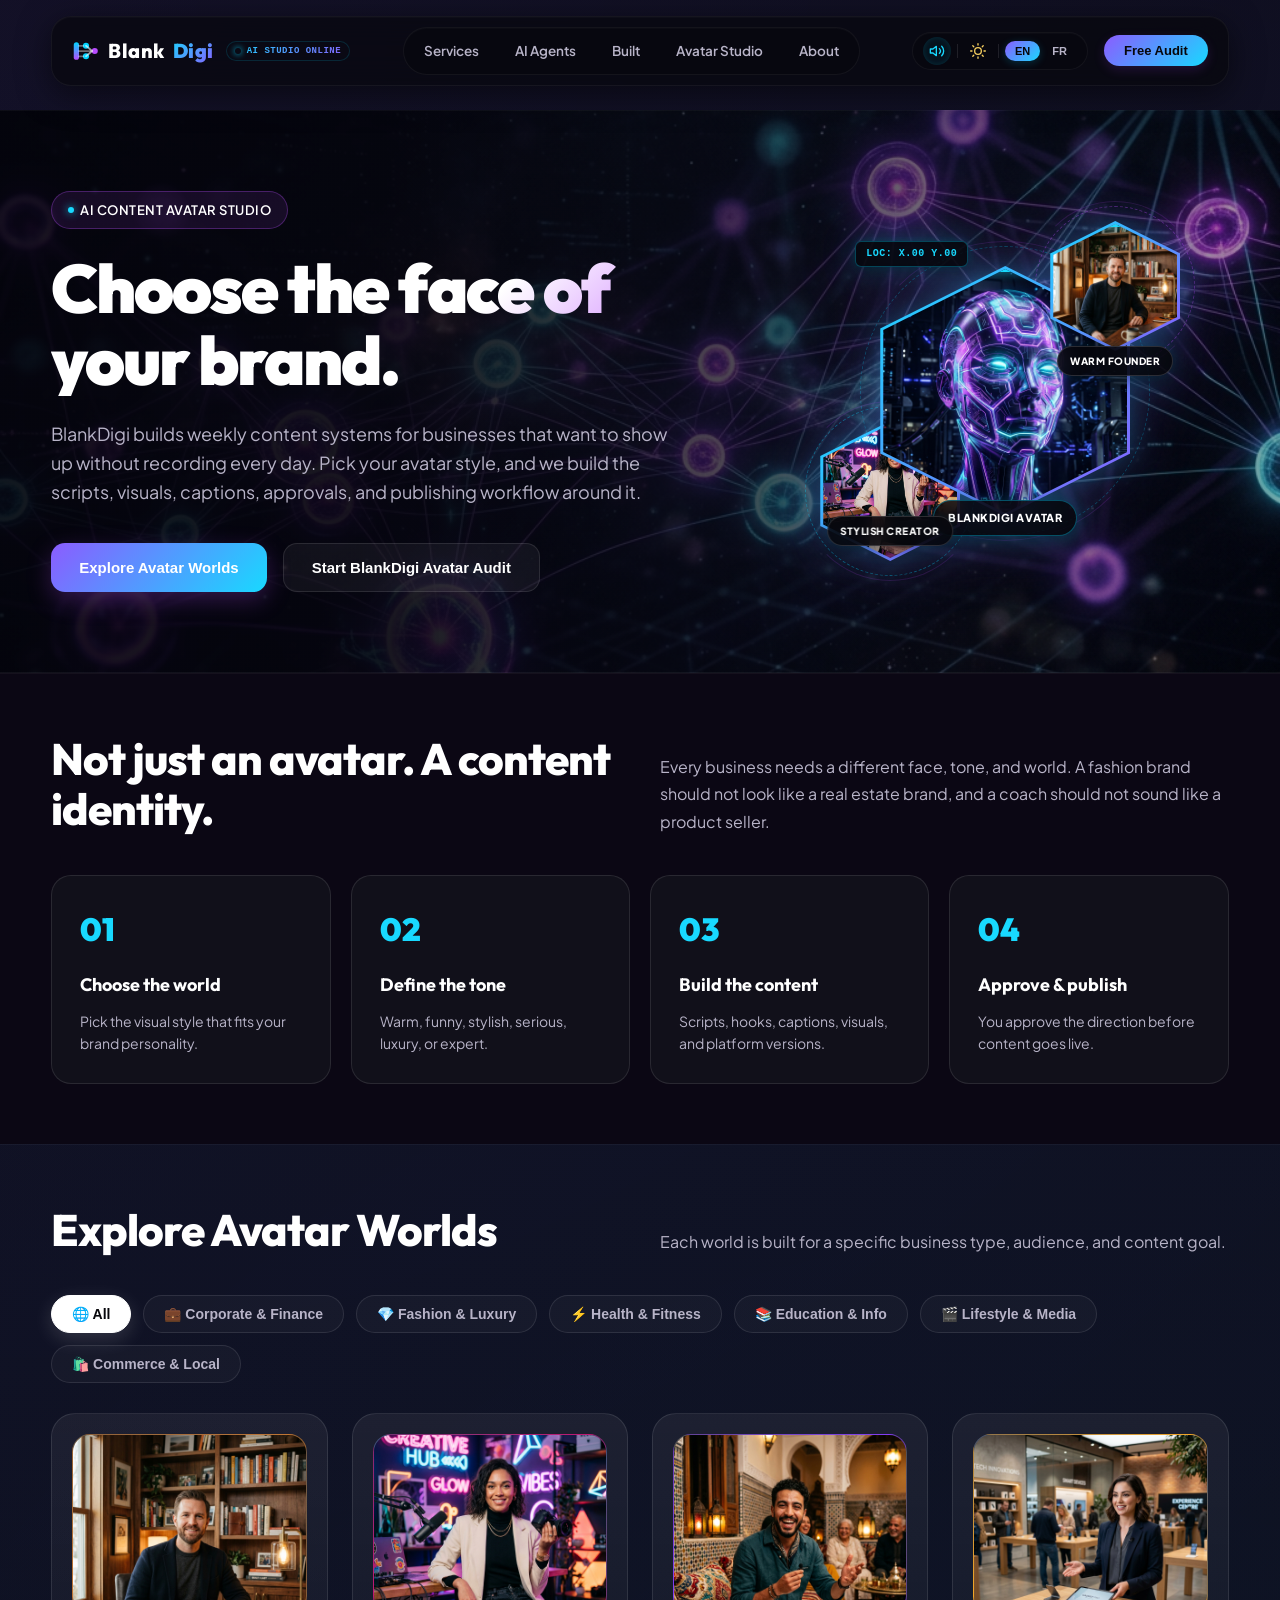
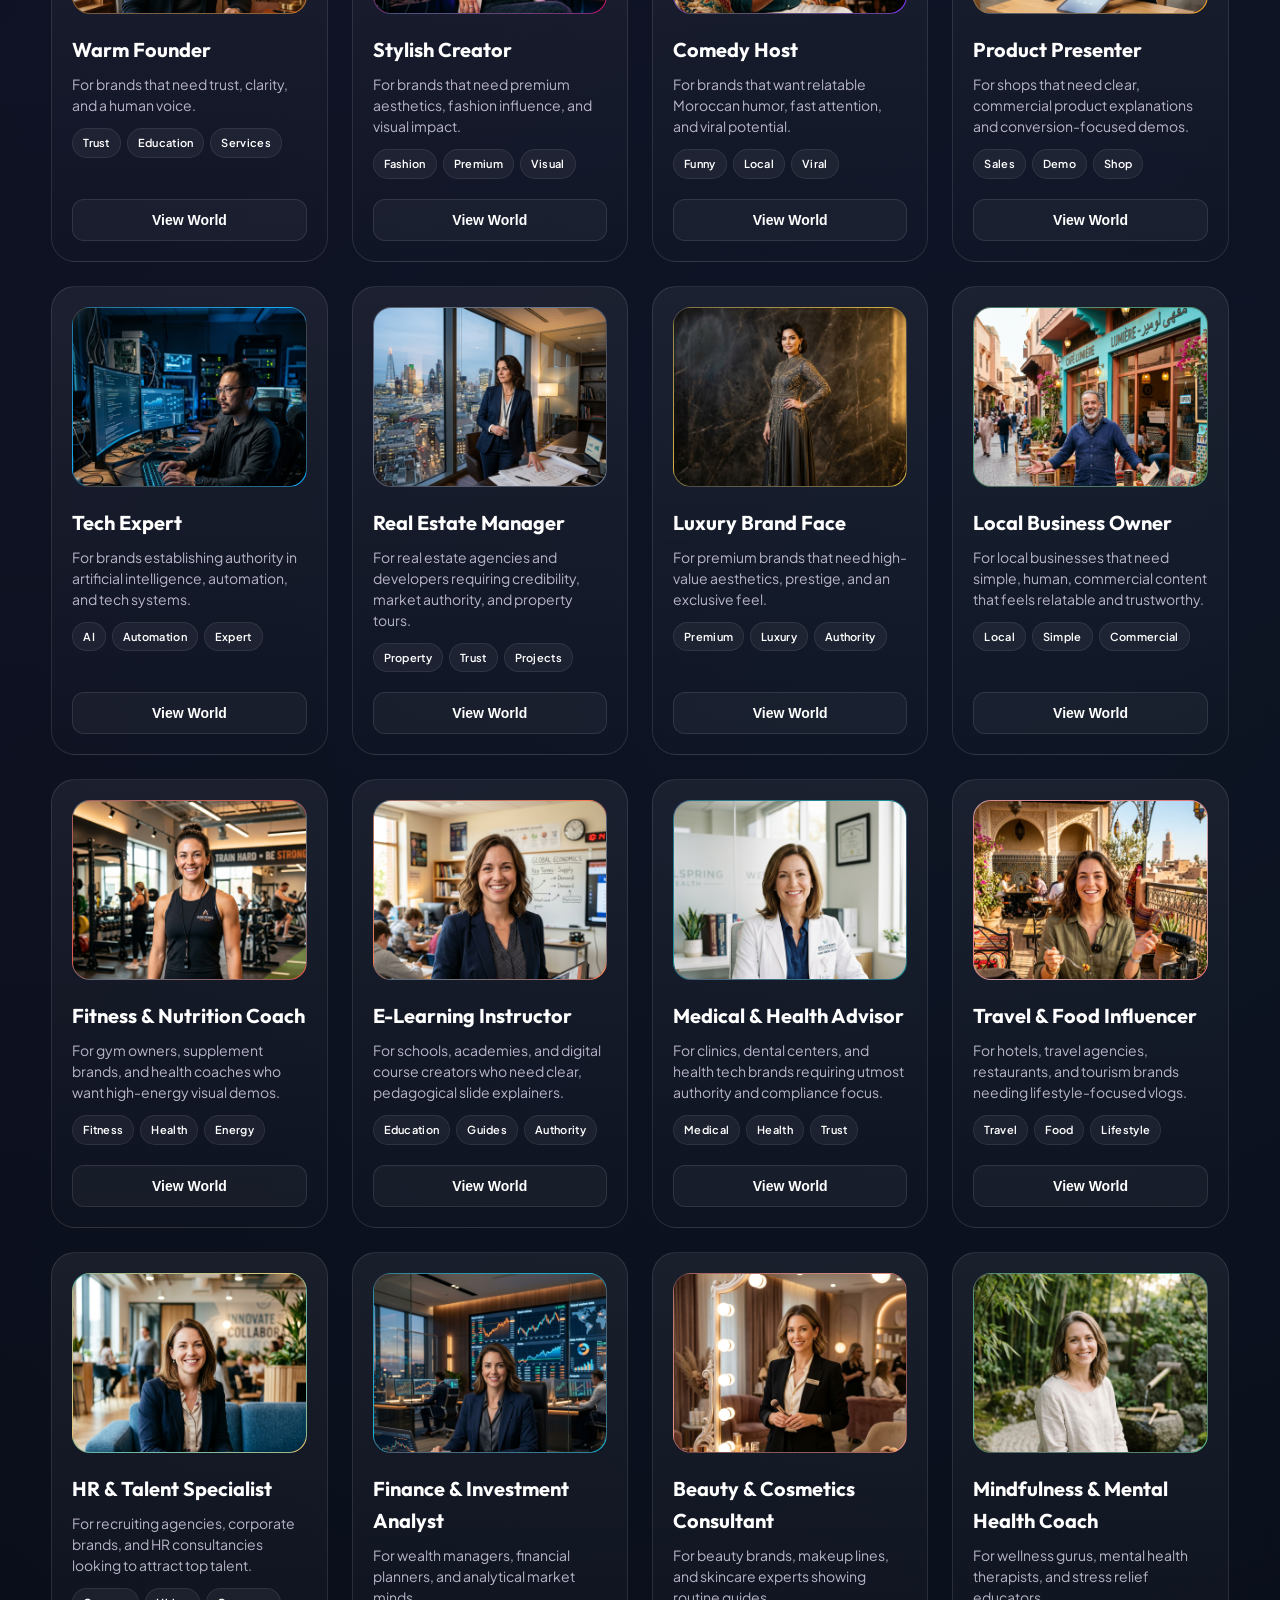
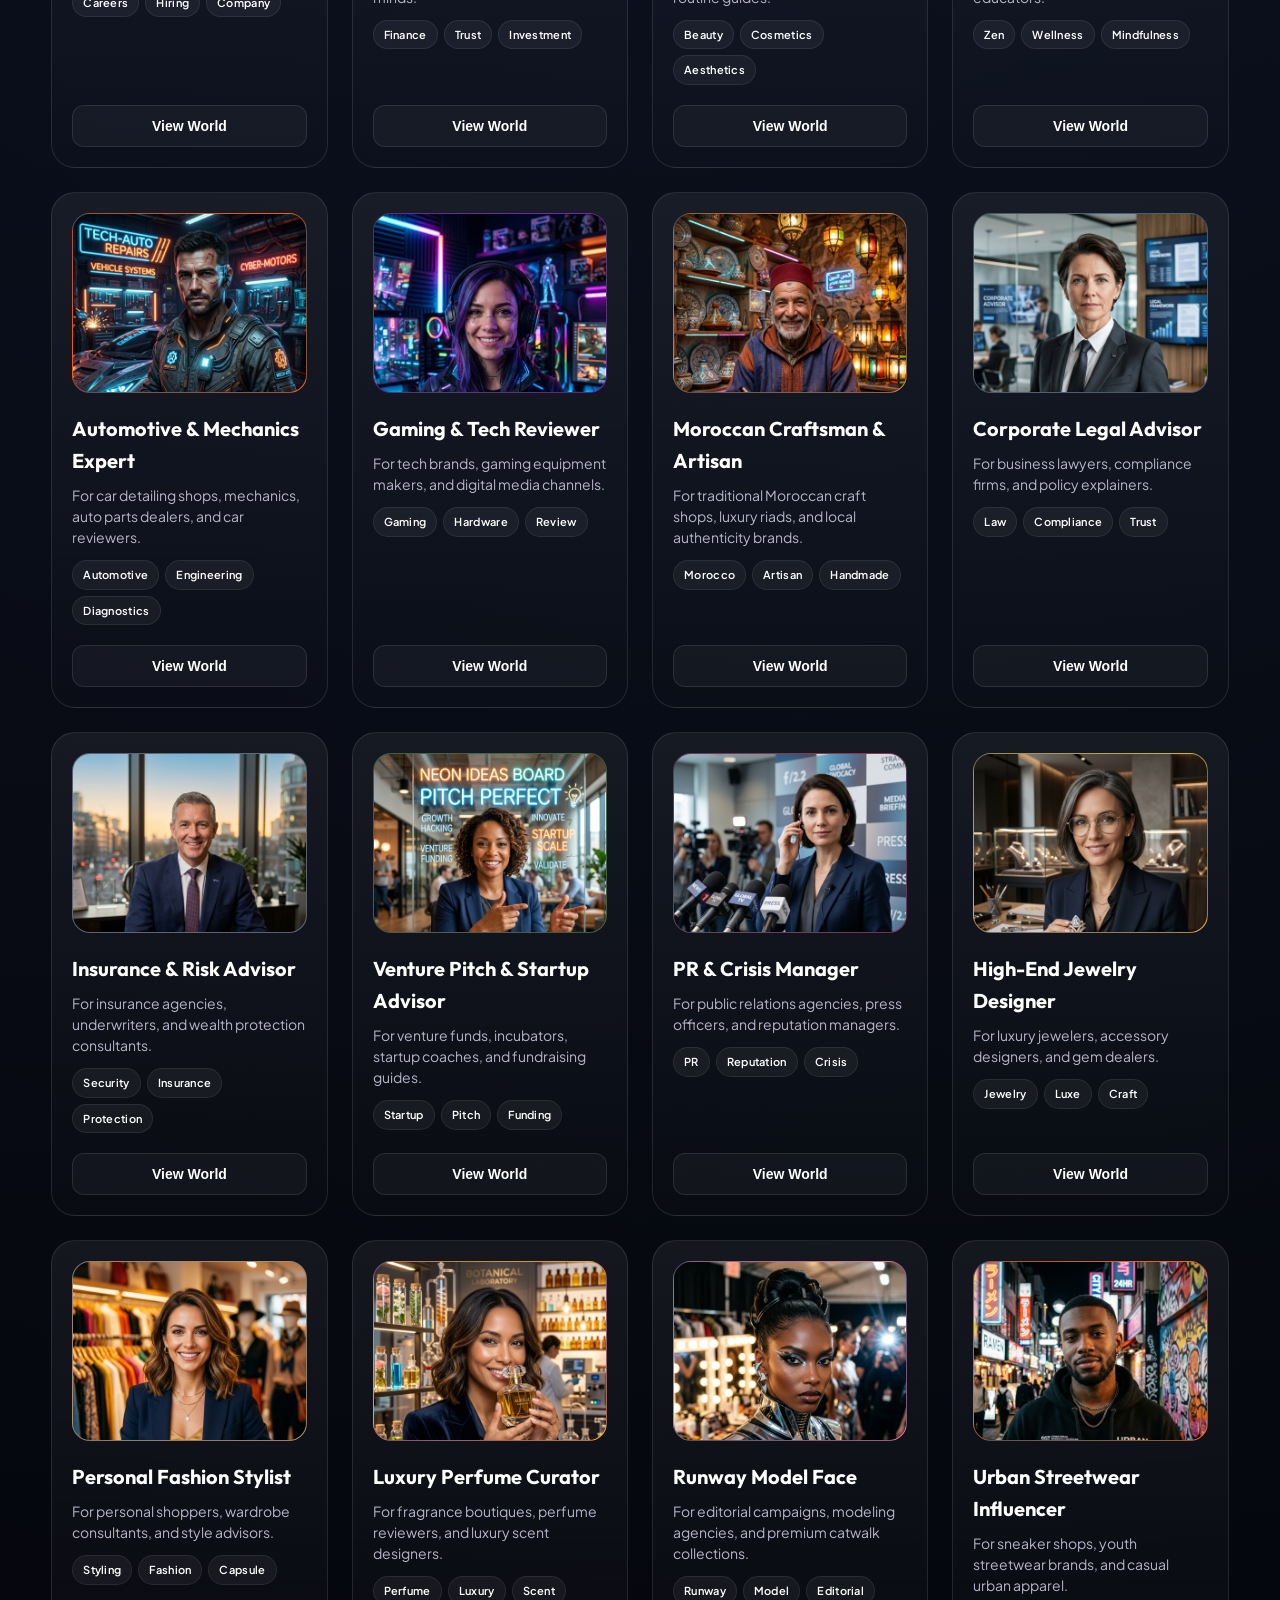
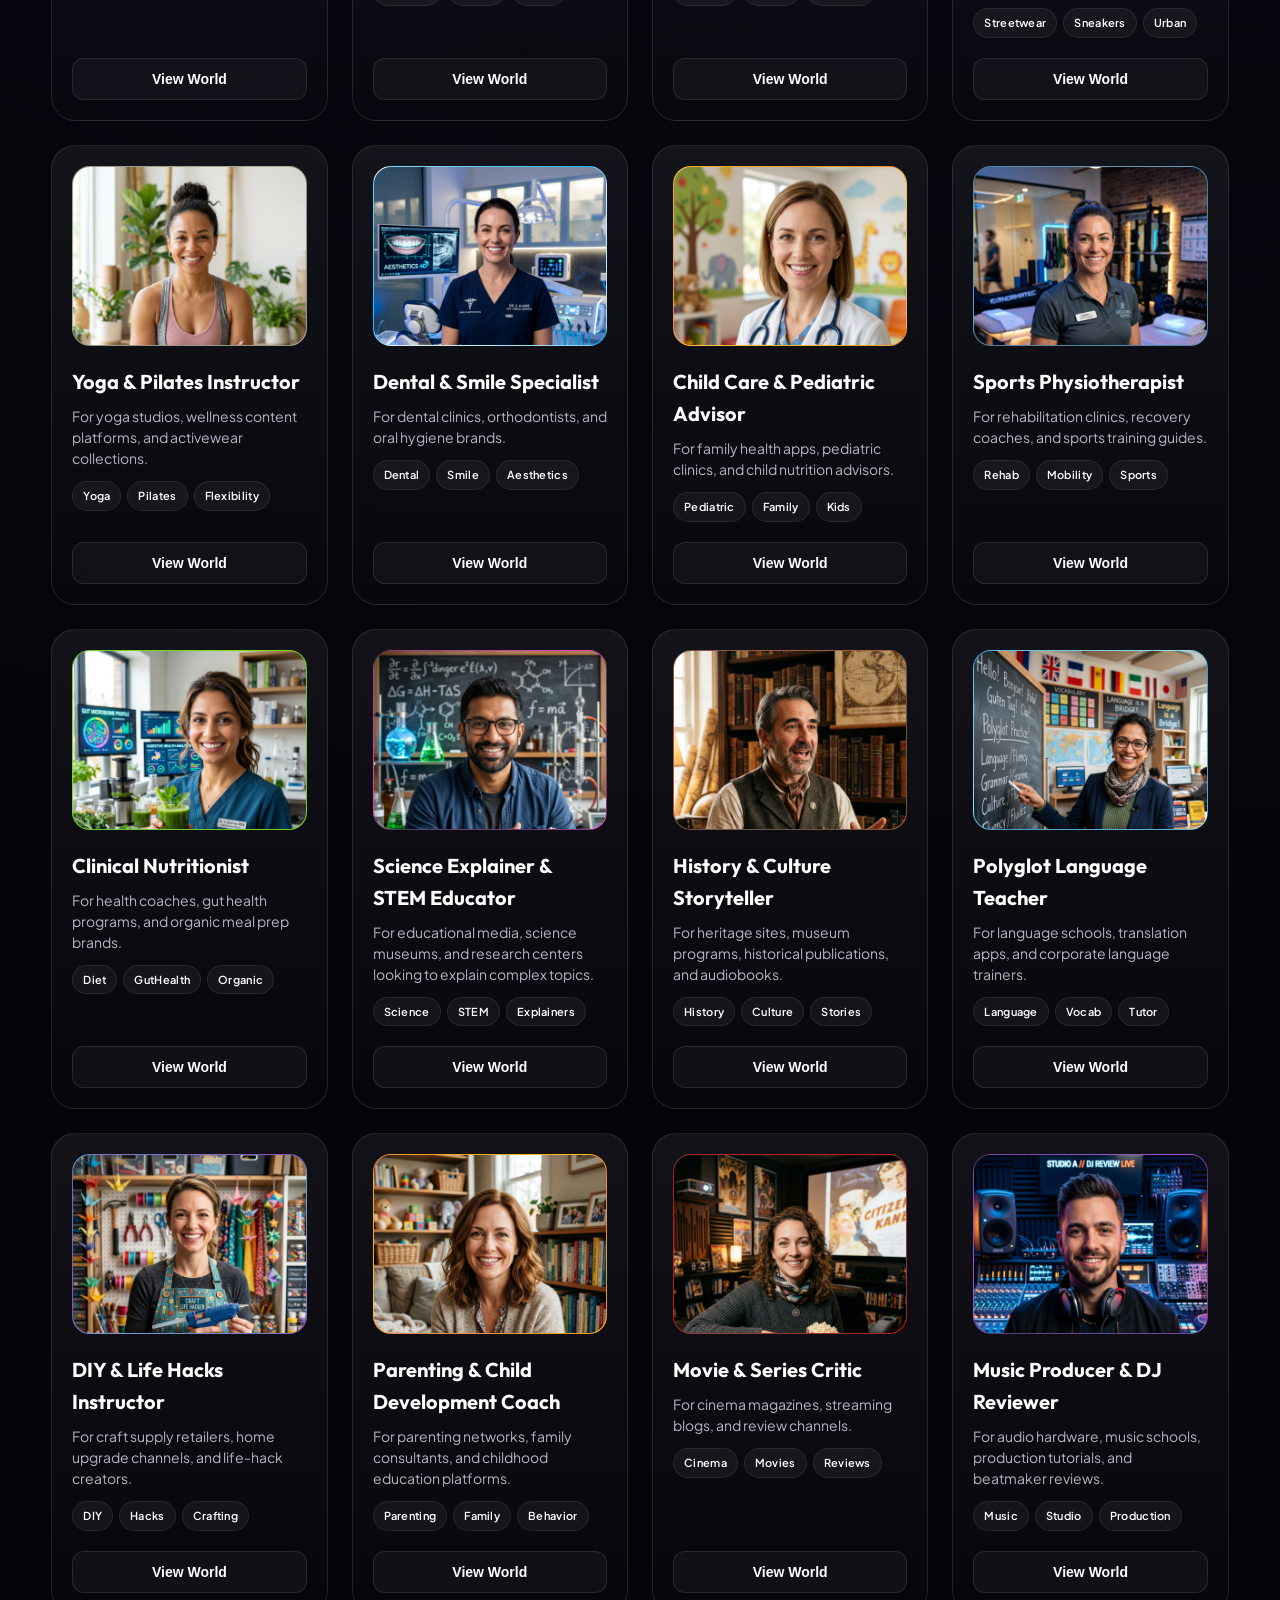
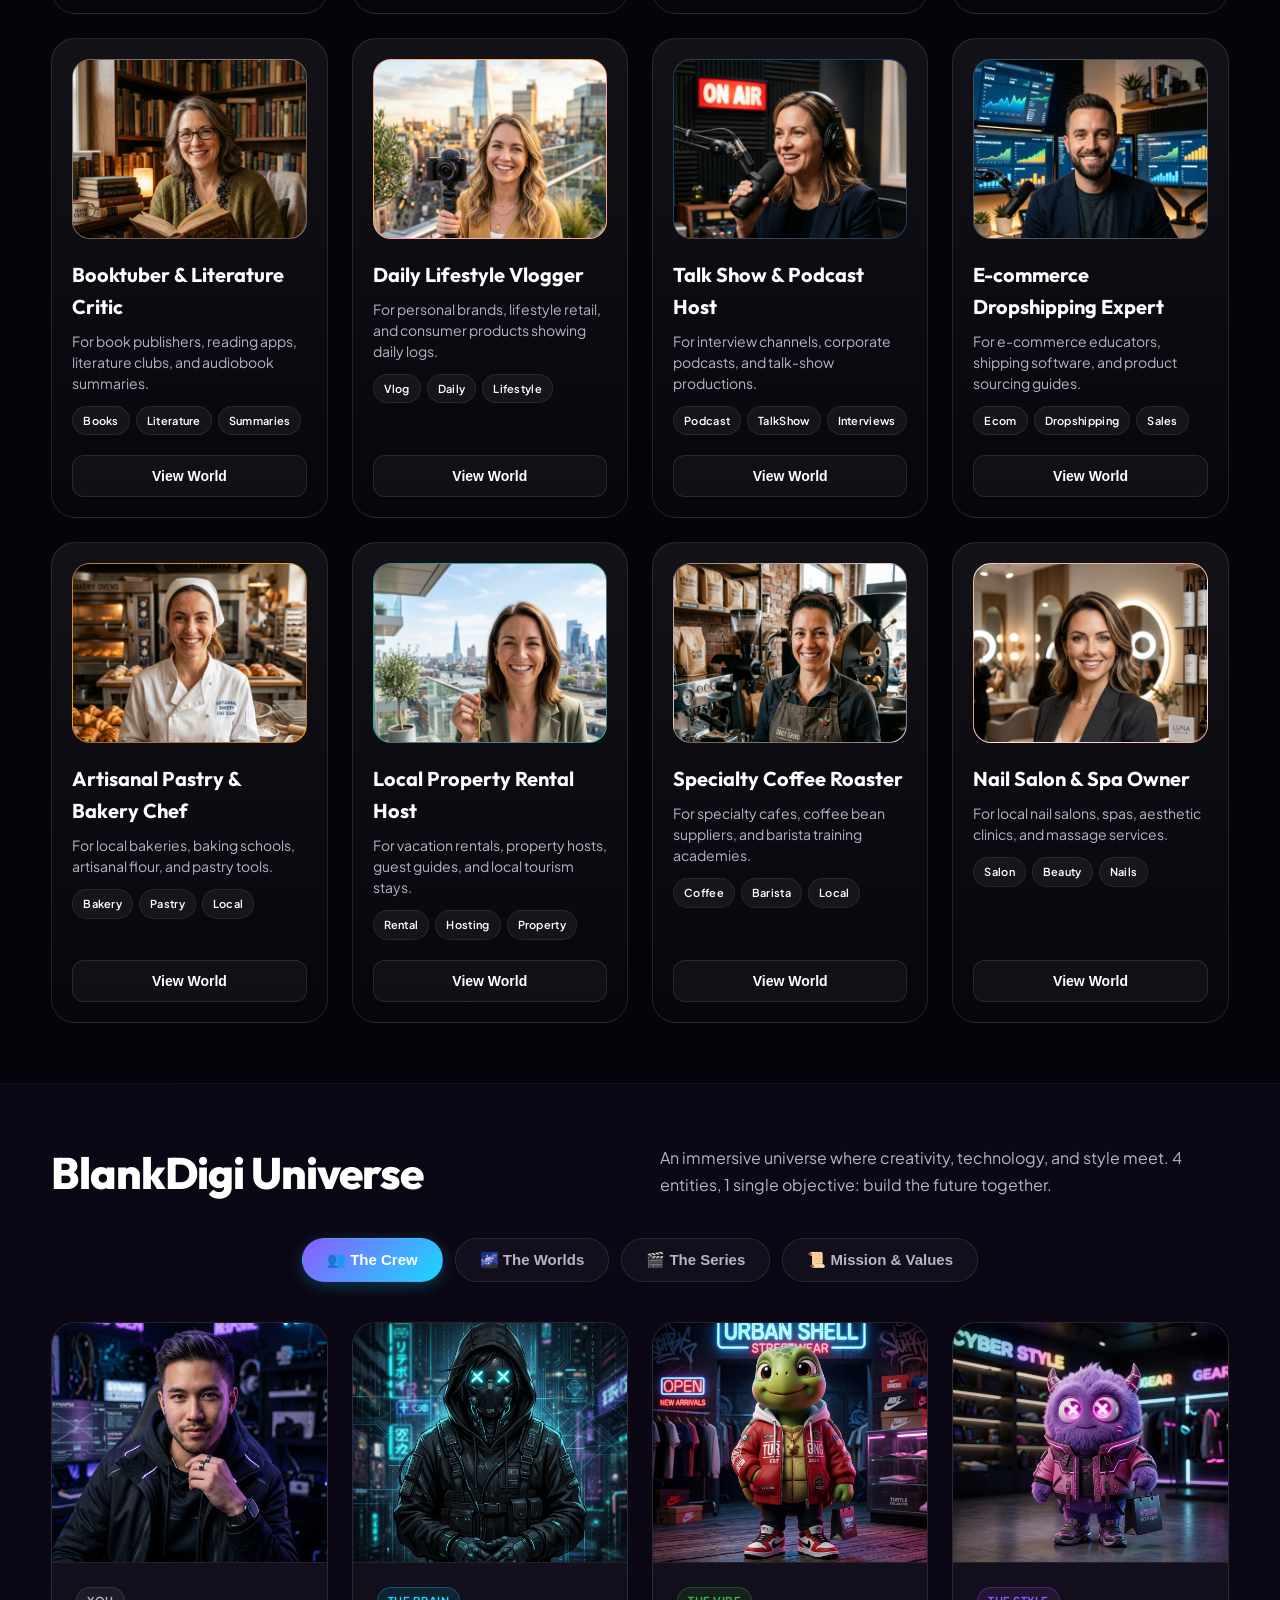
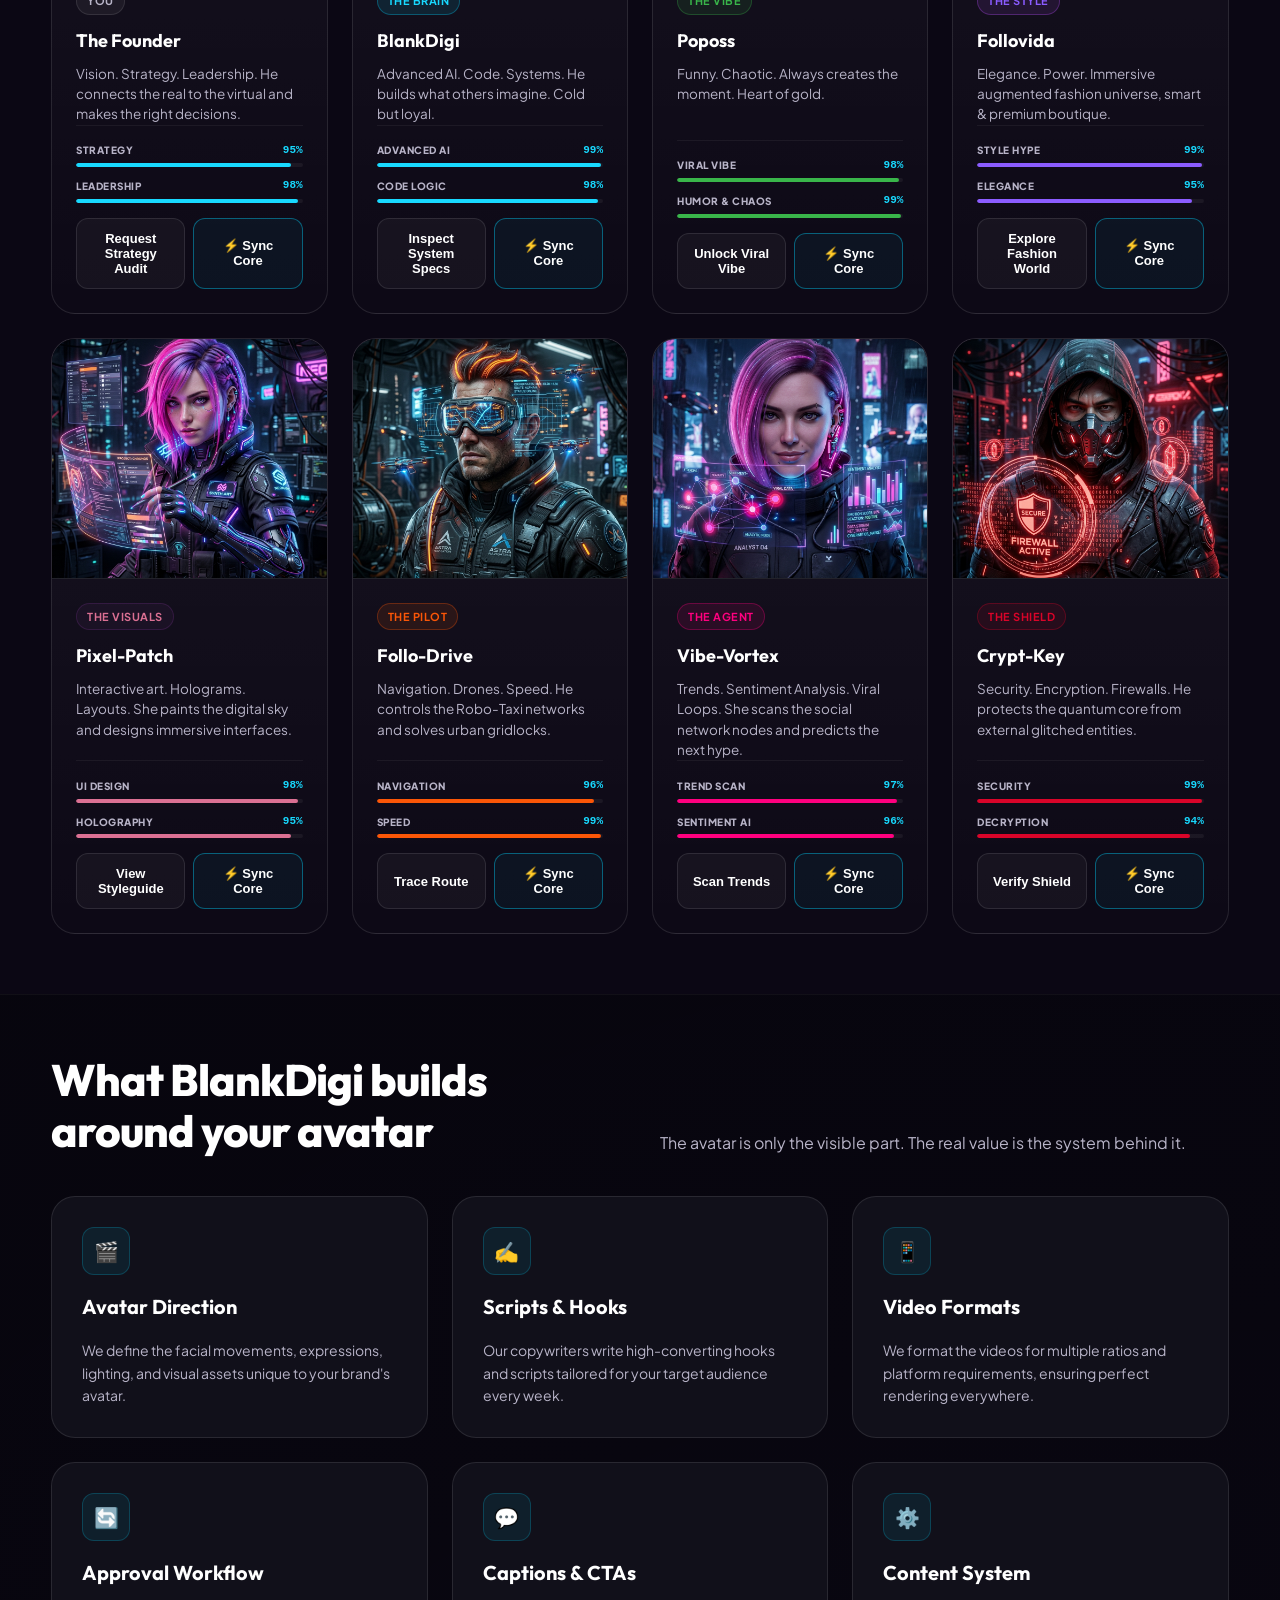
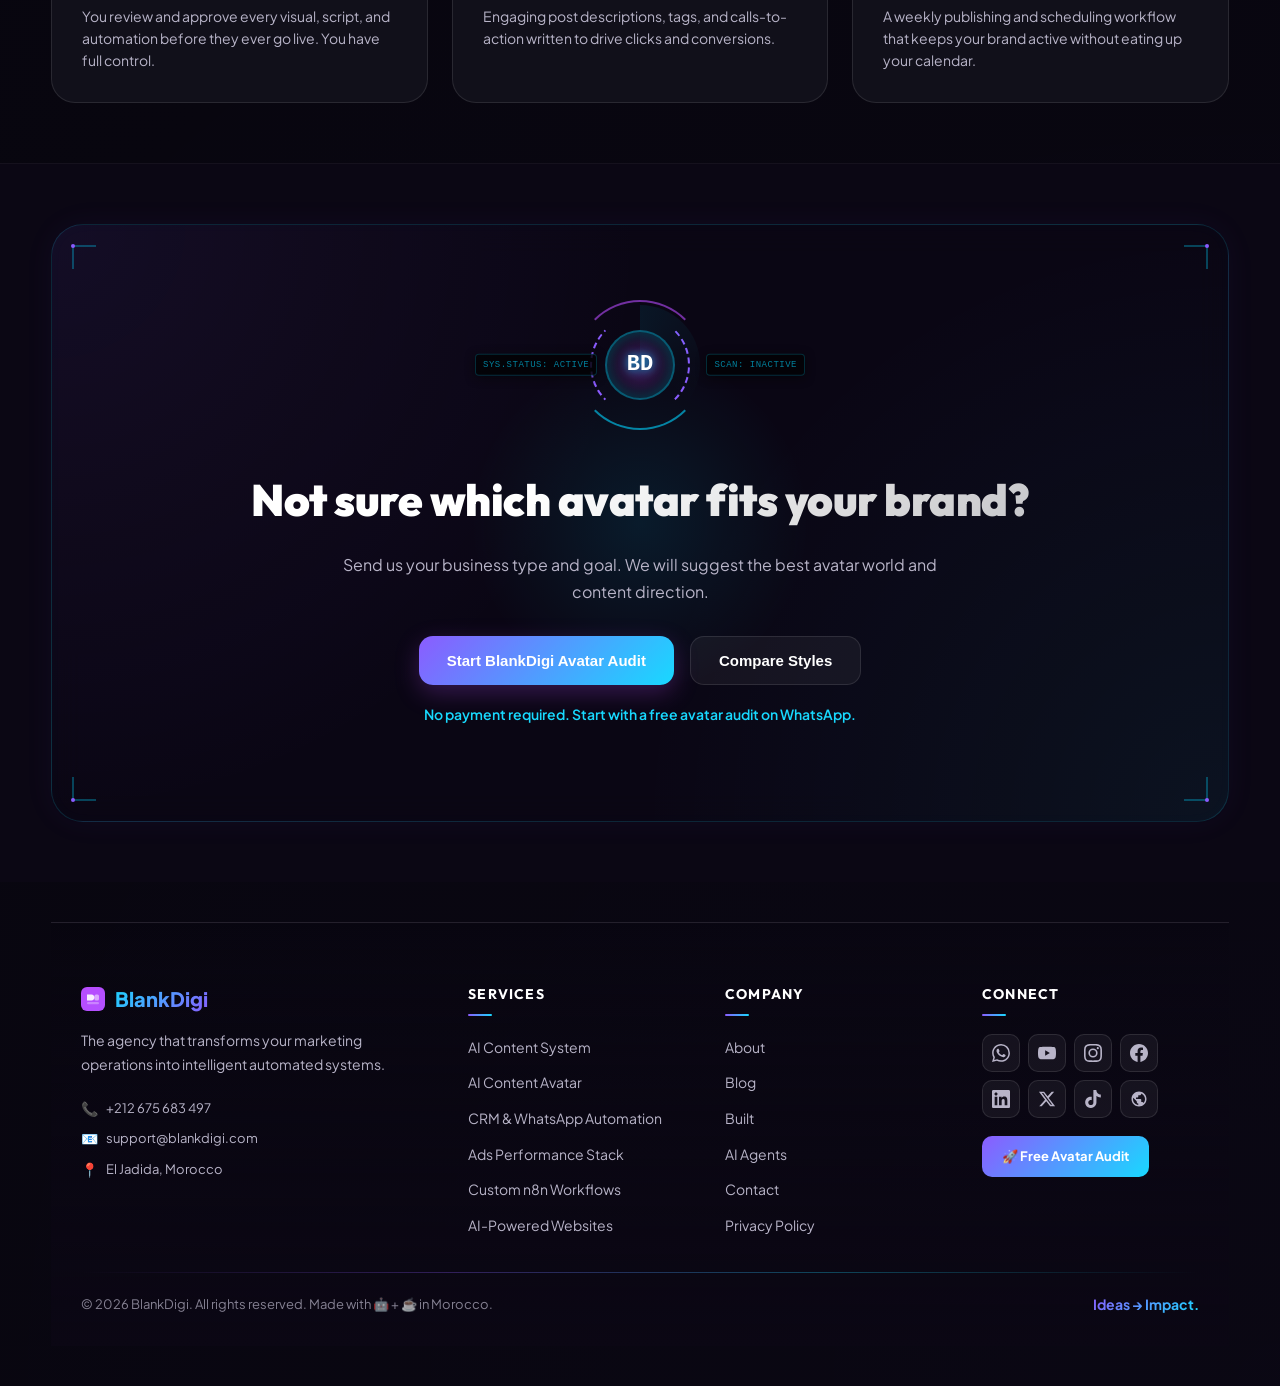
==== ai-content-avatar/index.html @ 1d8afb7c "Add Avatar Studio public demo" ====
<!DOCTYPE html>
<html lang="en">
<head>
  <meta charset="UTF-8" />
  <meta name="viewport" content="width=device-width, initial-scale=1.0" />
  <meta http-equiv="X-UA-Compatible" content="ie=edge" />
  
  <!-- SEO Metadata -->
  <title>AI Content Avatar Studio | BlankDigi</title>
  <meta name="description" content="Choose an AI avatar world for your brand. BlankDigi builds scripts, visuals, captions, approvals, and weekly content systems around your avatar." />
  <link rel="canonical" href="https://blankdigi.com/ai-content-avatar/" />
  
  <!-- Open Graph / Facebook -->
  <meta property="og:type" content="website" />
  <meta property="og:url" content="https://blankdigi.com/ai-content-avatar/" />
  <meta property="og:title" content="AI Content Avatar Studio | BlankDigi" />
  <meta property="og:description" content="Pick your avatar world. BlankDigi builds the content system around it." />
  <meta property="og:image" content="https://blankdigi.com/assets/images/avatar-worlds/blankdigi-avatar-preview.jpg" />

  <!-- Stylesheet -->
  <link rel="stylesheet" href="avatar-worlds.css" />
</head>
<body>
  <div class="page">
    
    <!-- Navbar / Header -->
    <header>
      <div class="logo">
        <a href="https://blankdigi.com/">
          <svg class="logo-icon" width="28" height="28" viewBox="0 0 32 32" fill="none" xmlns="http://www.w3.org/2000/svg">
            <rect x="2" y="6" width="6" height="20" rx="3" fill="url(#logoGrad1)" />
            <circle cx="16" cy="10" r="3.5" fill="#00d4ff" />
            <circle cx="26" cy="16" r="3.5" fill="#b84cff" />
            <circle cx="16" cy="22" r="3.5" fill="#00d4ff" />
            <path d="M8 10h5M8 16h15M8 22h5" stroke="rgba(255, 255, 255, 0.4)" stroke-width="2" stroke-linecap="round" />
            <path d="M16 10l7 6-7 6" stroke="rgba(255, 255, 255, 0.6)" stroke-width="2" stroke-linecap="round" stroke-linejoin="round" />
            <defs>
              <linearGradient id="logoGrad1" x1="0" y1="6" x2="0" y2="26" gradientUnits="userSpaceOnUse">
                <stop stop-color="#00d4ff" />
                <stop offset="1" stop-color="#b84cff" />
              </linearGradient>
            </defs>
          </svg>
          Blank<span>Digi</span>
        </a>
        <span class="status-badge"><span class="pulse-dot"></span>AI Studio Online</span>
      </div>
      
      <nav class="nav-links" id="navLinks">
        <div class="nav-indicator" id="navIndicator"></div>
        <a href="https://blankdigi.com/#services" data-i18n="navServices">Services</a>
        <a href="https://blankdigi.com/#ai-agents" data-i18n="navAiAgents">AI Agents</a>
        <a href="https://blankdigi.com/#built" data-i18n="navBuilt">Built</a>
        <a href="#worlds" data-i18n="navAvatarStudio">Avatar Studio</a>
        <a href="https://blankdigi.com/#about" data-i18n="navAbout">About</a>
        <button class="btn-nav-audit mobile-only-btn" onclick="openAudit()" data-i18n="navFreeAudit">Free Audit</button>
      </nav>

      <div class="header-right">
        <div class="controls-pill">
          <div class="sound-toggle active" id="soundToggle" onclick="toggleSound()" title="Toggle SFX">
            <svg class="sound-on-icon" width="16" height="16" viewBox="0 0 24 24" fill="none" stroke="currentColor" stroke-width="2" stroke-linecap="round" stroke-linejoin="round">
              <polygon points="11 5 6 9 2 9 2 15 6 15 11 19 11 5"></polygon>
              <path d="M19.07 4.93a10 10 0 0 1 0 14.14M15.54 8.46a5 5 0 0 1 0 7.07"></path>
            </svg>
            <svg class="sound-off-icon" width="16" height="16" viewBox="0 0 24 24" fill="none" stroke="currentColor" stroke-width="2" stroke-linecap="round" stroke-linejoin="round" style="display:none;">
              <polygon points="11 5 6 9 2 9 2 15 6 15 11 19 11 5"></polygon>
              <line x1="23" y1="9" x2="17" y2="15"></line>
              <line x1="17" y1="9" x2="23" y2="15"></line>
            </svg>
          </div>
          <span class="controls-divider"></span>
          <div class="theme-switch" onclick="toggleTheme()" title="Toggle Theme">
            <svg width="16" height="16" viewBox="0 0 24 24" fill="none" stroke="currentColor" stroke-width="2" stroke-linecap="round" stroke-linejoin="round"><circle cx="12" cy="12" r="5"/><path d="M12 1v2M12 21v2M4.22 4.22l1.42 1.42M18.36 18.36l1.42 1.42M1 12h2M21 12h2M4.22 19.78l1.42-1.42M18.36 5.64l1.42-1.42"/></svg>
          </div>
          <span class="controls-divider"></span>
          <div class="lang-switch">
            <button class="active" onclick="setLang('en', this)">EN</button>
            <button onclick="setLang('fr', this)">FR</button>
          </div>
        </div>
        
        <button class="btn-nav-audit" onclick="openAudit()" data-i18n="navFreeAudit">Free Audit</button>
        
        <button class="hamburger-menu" id="hamburgerMenu" onclick="toggleMobileMenu()" aria-label="Toggle Menu">
          <span></span>
          <span></span>
          <span></span>
        </button>
      </div>
    </header>

    <main>
      
      <!-- Hero Section -->
      <section class="hero">
        <div class="hero-container">
          <div>
            <div class="badge" data-i18n="heroBadge">AI Content Avatar Studio</div>
            <h1 data-i18n="heroTitle">Choose the AI avatar world for your brand.</h1>
            <p data-i18n="heroText">
              BlankDigi builds weekly content systems for businesses that want to show up without recording every day. Pick your avatar style, and we build the scripts, visuals, captions, approvals, and publishing workflow around it.
            </p>
            <div class="cta-row">
              <button class="btn btn-primary" onclick="scrollToWorlds()" data-i18n="exploreBtn">Explore Avatar Worlds</button>
              <button class="btn btn-secondary" onclick="openAudit()" data-i18n="auditBtn">Start BlankDigi Avatar Audit</button>
            </div>
          </div>
          <div class="hero-visual">
          <div class="avatar-stack">
            
            <!-- Animated SVG Network lines connecting the nodes -->
            <svg class="avatar-net-lines" width="320" height="320" viewBox="0 0 320 320" fill="none" xmlns="http://www.w3.org/2000/svg" style="position: absolute; inset: 0; pointer-events: none; z-index: 0;">
              <!-- Line from main (160, 160) to small-one (270, 55) -->
              <path d="M160 160 L270 55" stroke="rgba(0, 212, 255, 0.45)" stroke-width="1.5" stroke-dasharray="8 6" class="pulse-line-1" />
              <!-- Line from main (160, 160) to small-two (45, 260) -->
              <path d="M160 160 L45 260" stroke="rgba(184, 76, 255, 0.45)" stroke-width="1.5" stroke-dasharray="8 6" class="pulse-line-2" />
              <!-- Background thin connection between small nodes -->
              <path d="M270 55 L45 260" stroke="rgba(255, 255, 255, 0.12)" stroke-width="1" stroke-dasharray="4 4" />
            </svg>

            <!-- HUD Orbit Rings -->
            <div class="hud-ring main-ring"></div>
            <div class="hud-ring ring-one"></div>
            <div class="hud-ring ring-two"></div>
            
            <!-- Coords Scanner -->
            <div class="hud-coords" id="hudCoords">LOC: X.00 Y.00</div>

            <!-- Main Avatar Node (Hexagon) -->
            <div class="avatar-main">
              <div class="avatar-inner">
                <div class="scanner-line"></div>
                <img src="../assets/images/avatar-worlds/blankdigi-avatar-preview.jpg" alt="" onerror="this.style.display='none'; this.nextElementSibling.style.display='grid';" />
                <div style="display:none; width:100%; height:100%; place-items:center; font-size:42px; font-weight:900; background:linear-gradient(135deg, #2b1740, #062c3a); color:white;">AI</div>
              </div>
            </div>
            <div class="avatar-label main-label" data-i18n="heroLabel1">BlankDigi Avatar</div>

            <!-- Small Avatar One Node (Hexagon) -->
            <div class="avatar-small one">
              <div class="avatar-inner">
                <div class="scanner-line"></div>
                <img src="../assets/images/avatar-worlds/warm-founder.jpg" alt="" onerror="this.style.display='none'; this.nextElementSibling.style.display='grid';" />
                <div style="display:none; width:100%; height:100%; place-items:center; font-size:24px; font-weight:900; background:linear-gradient(135deg, #3a2506, #b95a00); color:white;">WF</div>
              </div>
            </div>
            <div class="avatar-label label-one" data-i18n="heroLabel2">Warm Founder</div>

            <!-- Small Avatar Two Node (Hexagon) -->
            <div class="avatar-small two">
              <div class="avatar-inner">
                <div class="scanner-line"></div>
                <img src="../assets/images/avatar-worlds/stylish-creator.jpg" alt="" onerror="this.style.display='none'; this.nextElementSibling.style.display='grid';" />
                <div style="display:none; width:100%; height:100%; place-items:center; font-size:24px; font-weight:900; background:linear-gradient(135deg, #111, #6c2cff); color:white;">SC</div>
              </div>
            </div>
            <div class="avatar-label label-two" data-i18n="heroLabel3">Stylish Creator</div>
          </div>
          </div>
        </div>
      </section>

      <!-- Problem / Positioning Section -->
      <section>
        <div class="section-head">
          <div>
            <h2 data-i18n="problemTitle">Not just an avatar. A content identity.</h2>
          </div>
          <div>
            <p data-i18n="problemText">
              Every business needs a different face, tone, and world. A fashion brand should not look like a real estate brand, and a coach should not sound like a product seller.
            </p>
          </div>
        </div>
        <div class="steps">
          <div class="step">
            <strong>01</strong>
            <h3 data-i18n="step1Title">Choose the world</h3>
            <p data-i18n="step1Text">Pick the visual style that fits your brand personality.</p>
          </div>
          <div class="step">
            <strong>02</strong>
            <h3 data-i18n="step2Title">Define the tone</h3>
            <p data-i18n="step2Text">Warm, funny, stylish, serious, luxury, or expert.</p>
          </div>
          <div class="step">
            <strong>03</strong>
            <h3 data-i18n="step3Title">Build the content</h3>
            <p data-i18n="step3Text">Scripts, hooks, captions, visuals, and platform versions.</p>
          </div>
          <div class="step">
            <strong>04</strong>
            <h3 data-i18n="step4Title">Approve & publish</h3>
            <p data-i18n="step4Text">You approve the direction before content goes live.</p>
          </div>
        </div>
      </section>

      <!-- Avatar Worlds Explorer Section -->
      <section id="worlds">
        <div class="section-head">
          <div>
            <h2 data-i18n="worldsTitle">Explore Avatar Worlds</h2>
          </div>
          <div>
            <p data-i18n="worldsText">
              Each world is built for a specific business type, audience, and content goal.
            </p>
          </div>
        </div>
        
        <!-- Filters -->
        <div class="filters">
          <button class="filter active" onclick="filterWorlds('all', this)" data-i18n="filterAll">🌐 All</button>
          <button class="filter" onclick="filterWorlds('corporate', this)" data-i18n="filterCorporate">💼 Corporate & Finance</button>
          <button class="filter" onclick="filterWorlds('fashion', this)" data-i18n="filterFashion">💎 Fashion & Luxury</button>
          <button class="filter" onclick="filterWorlds('health', this)" data-i18n="filterHealth">⚡ Health & Fitness</button>
          <button class="filter" onclick="filterWorlds('education', this)" data-i18n="filterEducation">📚 Education & Info</button>
          <button class="filter" onclick="filterWorlds('media', this)" data-i18n="filterMedia">🎬 Lifestyle & Media</button>
          <button class="filter" onclick="filterWorlds('commerce', this)" data-i18n="filterCommerce">🛍️ Commerce & Local</button>
        </div>

        <!-- Worlds Grid -->
        <div class="worlds-grid" id="worldsGrid">
          <!-- Dynamic rendering via avatar-worlds.js -->
        </div>
      </section>

      <!-- BlankDigi Universe Section -->
      <section id="universe">
        <div class="section-head">
          <div>
            <h2 data-i18n="universeTitle">BlankDigi Universe</h2>
          </div>
          <div>
            <p data-i18n="universeText">
              An immersive universe where creativity, technology, and style meet. 4 entities, 1 single objective: build the future together.
            </p>
          </div>
        </div>

        <!-- Universe Interactive Tabs -->
        <div class="universe-tabs">
          <button class="uni-tab active" onclick="switchUniverseTab('crew', this)">👥 <span data-i18n="uniTabCrew">The Crew</span></button>
          <button class="uni-tab" onclick="switchUniverseTab('worlds', this)">🌌 <span data-i18n="uniTabWorlds">The Worlds</span></button>
          <button class="uni-tab" onclick="switchUniverseTab('series', this)">🎬 <span data-i18n="uniTabSeries">The Series</span></button>
          <button class="uni-tab" onclick="switchUniverseTab('values', this)">📜 <span data-i18n="uniTabValues">Mission & Values</span></button>
        </div>

        <!-- Tab Content: The Crew -->
        <div class="universe-tab-content active" id="uni-crew">
          <div class="crew-grid">
            
            <!-- Crew 1: Vous (The Founder) -->
            <div class="crew-card" id="crew-card-founder">
              <div class="crew-image-wrapper">
                <img src="../assets/images/avatar-worlds/crew-founder.png" alt="The Founder" onerror="this.style.display='none'; this.nextElementSibling.style.display='grid';" />
                <div class="crew-fallback-img" style="background: linear-gradient(135deg, #111, #444); display:none; place-items:center; width:100%; height:100%; font-size:42px; font-weight:900;">FO</div>
              </div>
              <div class="crew-info">
                <span class="crew-badge" data-i18n="crewFounderBadge">You</span>
                <h3 data-i18n="crewFounderName">The Founder</h3>
                <p data-i18n="crewFounderDesc">Vision. Strategy. Leadership. He connects the real to the virtual and makes the right decisions.</p>
                
                <div class="crew-stats">
                  <div class="stat-row">
                    <span class="stat-name" data-i18n="valStrategy">Strategy</span>
                    <span class="stat-val" id="stat-val-founder-1">95%</span>
                    <div class="stat-bar"><div class="stat-fill" id="stat-fill-founder-1" style="--w: 95%; background: var(--accent2);"></div></div>
                  </div>
                  <div class="stat-row">
                    <span class="stat-name" data-i18n="valLeadership">Leadership</span>
                    <span class="stat-val" id="stat-val-founder-2">98%</span>
                    <div class="stat-bar"><div class="stat-fill" id="stat-fill-founder-2" style="--w: 98%; background: var(--accent2);"></div></div>
                  </div>
                </div>
                <div class="crew-actions-row" style="display: grid; grid-template-columns: 1fr 1fr; gap: 8px; margin-top: 15px;">
                  <button class="crew-btn" style="margin-top: 0;" onclick="openAuditWithStyle('The Founder')" data-i18n="crewBtnFounder">Request Strategy Audit</button>
                  <button class="crew-btn sync-btn" style="margin-top: 0; border-color: rgba(0, 212, 255, 0.4); background: rgba(0, 212, 255, 0.05);" onclick="syncCrewCore('founder', this)" data-i18n="syncCoreBtn">⚡ Sync Core</button>
                </div>
              </div>
            </div>

            <!-- Crew 2: BlankDigi -->
            <div class="crew-card" id="crew-card-blankdigi">
              <div class="crew-image-wrapper">
                <img src="../assets/images/avatar-worlds/crew-blankdigi.png" alt="BlankDigi" onerror="this.style.display='none'; this.nextElementSibling.style.display='grid';" />
                <div class="crew-fallback-img" style="background: linear-gradient(135deg, #090915, #00d4ff); display:none; place-items:center; width:100%; height:100%; font-size:42px; font-weight:900;">BD</div>
              </div>
              <div class="crew-info">
                <span class="crew-badge" style="background: rgba(0, 212, 255, 0.1); border-color: rgba(0, 212, 255, 0.3); color: var(--accent2);" data-i18n="crewBlankDigiBadge">The Brain</span>
                <h3 data-i18n="crewBlankDigiName">BlankDigi</h3>
                <p data-i18n="crewBlankDigiDesc">Advanced AI. Code. Systems. He builds what others imagine. Cold but loyal.</p>
                
                <div class="crew-stats">
                  <div class="stat-row">
                    <span class="stat-name" data-i18n="valAdvancedAI">Advanced AI</span>
                    <span class="stat-val" id="stat-val-blankdigi-1">99%</span>
                    <div class="stat-bar"><div class="stat-fill" id="stat-fill-blankdigi-1" style="--w: 99%; background: var(--accent2);"></div></div>
                  </div>
                  <div class="stat-row">
                    <span class="stat-name" data-i18n="valCodeLogic">Code Logic</span>
                    <span class="stat-val" id="stat-val-blankdigi-2">98%</span>
                    <div class="stat-bar"><div class="stat-fill" id="stat-fill-blankdigi-2" style="--w: 98%; background: var(--accent2);"></div></div>
                  </div>
                </div>
                <div class="crew-actions-row" style="display: grid; grid-template-columns: 1fr 1fr; gap: 8px; margin-top: 15px;">
                  <button class="crew-btn" style="margin-top: 0;" onclick="openAuditWithStyle('BlankDigi')" data-i18n="crewBtnBlankDigi">Inspect System Specs</button>
                  <button class="crew-btn sync-btn" style="margin-top: 0; border-color: rgba(0, 212, 255, 0.4); background: rgba(0, 212, 255, 0.05);" onclick="syncCrewCore('blankdigi', this)" data-i18n="syncCoreBtn">⚡ Sync Core</button>
                </div>
              </div>
            </div>

            <!-- Crew 3: Poposs -->
            <div class="crew-card" id="crew-card-poposs">
              <div class="crew-image-wrapper">
                <img src="../assets/images/avatar-worlds/crew-poposs.png" alt="Poposs" onerror="this.style.display='none'; this.nextElementSibling.style.display='grid';" />
                <div class="crew-fallback-img" style="background: linear-gradient(135deg, #0f1c09, #39b54a); display:none; place-items:center; width:100%; height:100%; font-size:42px; font-weight:900;">PP</div>
              </div>
              <div class="crew-info">
                <span class="crew-badge" style="background: rgba(57, 181, 74, 0.1); border-color: rgba(57, 181, 74, 0.3); color: #39b54a;" data-i18n="crewPopossBadge">The Vibe</span>
                <h3 data-i18n="crewPopossName">Poposs</h3>
                <p data-i18n="crewPopossDesc">Funny. Chaotic. Always creates the moment. Heart of gold.</p>
                
                <div class="crew-stats">
                  <div class="stat-row">
                    <span class="stat-name" data-i18n="valViralVibe">Viral Vibe</span>
                    <span class="stat-val" id="stat-val-poposs-1">98%</span>
                    <div class="stat-bar"><div class="stat-fill" id="stat-fill-poposs-1" style="--w: 98%; background: #39b54a;"></div></div>
                  </div>
                  <div class="stat-row">
                    <span class="stat-name" data-i18n="valHumorChaos">Humor & Chaos</span>
                    <span class="stat-val" id="stat-val-poposs-2">99%</span>
                    <div class="stat-bar"><div class="stat-fill" id="stat-fill-poposs-2" style="--w: 99%; background: #39b54a;"></div></div>
                  </div>
                </div>
                <div class="crew-actions-row" style="display: grid; grid-template-columns: 1fr 1fr; gap: 8px; margin-top: 15px;">
                  <button class="crew-btn" style="margin-top: 0;" onclick="openAuditWithStyle('Poposs')" data-i18n="crewBtnPoposs">Unlock Viral Vibe</button>
                  <button class="crew-btn sync-btn" style="margin-top: 0; border-color: rgba(0, 212, 255, 0.4); background: rgba(0, 212, 255, 0.05);" onclick="syncCrewCore('poposs', this)" data-i18n="syncCoreBtn">⚡ Sync Core</button>
                </div>
              </div>
            </div>

            <!-- Crew 4: Follovida -->
            <div class="crew-card" id="crew-card-follovida">
              <div class="crew-image-wrapper">
                <img src="../assets/images/avatar-worlds/crew-follovida.png" alt="Follovida" onerror="this.style.display='none'; this.nextElementSibling.style.display='grid';" />
                <div class="crew-fallback-img" style="background: linear-gradient(135deg, #1c0a24, #b84cff); display:none; place-items:center; width:100%; height:100%; font-size:42px; font-weight:900;">FV</div>
              </div>
              <div class="crew-info">
                <span class="crew-badge" style="background: rgba(184, 76, 255, 0.1); border-color: rgba(184, 76, 255, 0.3); color: var(--accent);" data-i18n="crewFollovidaBadge">The Style</span>
                <h3 data-i18n="crewFollovidaName">Follovida</h3>
                <p data-i18n="crewFollovidaDesc">Elegance. Power. Immersive augmented fashion universe, smart & premium boutique.</p>
                
                <div class="crew-stats">
                  <div class="stat-row">
                    <span class="stat-name" data-i18n="valStyleHype">Style Hype</span>
                    <span class="stat-val" id="stat-val-follovida-1">99%</span>
                    <div class="stat-bar"><div class="stat-fill" id="stat-fill-follovida-1" style="--w: 99%; background: var(--accent);"></div></div>
                  </div>
                  <div class="stat-row">
                    <span class="stat-name" data-i18n="valElegance">Elegance</span>
                    <span class="stat-val" id="stat-val-follovida-2">95%</span>
                    <div class="stat-bar"><div class="stat-fill" id="stat-fill-follovida-2" style="--w: 95%; background: var(--accent);"></div></div>
                  </div>
                </div>
                <div class="crew-actions-row" style="display: grid; grid-template-columns: 1fr 1fr; gap: 8px; margin-top: 15px;">
                  <button class="crew-btn" style="margin-top: 0;" onclick="openAuditWithStyle('Follovida')" data-i18n="crewBtnFollovida">Explore Fashion World</button>
                  <button class="crew-btn sync-btn" style="margin-top: 0; border-color: rgba(0, 212, 255, 0.4); background: rgba(0, 212, 255, 0.05);" onclick="syncCrewCore('follovida', this)" data-i18n="syncCoreBtn">⚡ Sync Core</button>
                </div>
              </div>
            </div>

            <!-- Crew 5: Pixel-Patch -->
            <div class="crew-card" id="crew-card-pixelpatch">
              <div class="crew-image-wrapper">
                <img src="../assets/images/avatar-worlds/crew-pixelpatch.png" alt="Pixel-Patch" onerror="this.style.display='none'; this.nextElementSibling.style.display='grid';" />
                <div class="crew-fallback-img" style="background: linear-gradient(135deg, #10061a, #6c3082); display:none; place-items:center; width:100%; height:100%; font-size:42px; font-weight:900;">PP</div>
              </div>
              <div class="crew-info">
                <span class="crew-badge" style="background: rgba(108, 48, 130, 0.1); border-color: rgba(108, 48, 130, 0.3); color: #db7093;" data-i18n="crewPixelPatchBadge">The Visuals</span>
                <h3 data-i18n="crewPixelPatchName">Pixel-Patch</h3>
                <p data-i18n="crewPixelPatchDesc">Interactive art. Holograms. Layouts. She paints the digital sky and designs immersive interfaces.</p>
                
                <div class="crew-stats">
                  <div class="stat-row">
                    <span class="stat-name" data-i18n="valUiDesign">UI Design</span>
                    <span class="stat-val" id="stat-val-pixelpatch-1">98%</span>
                    <div class="stat-bar"><div class="stat-fill" id="stat-fill-pixelpatch-1" style="--w: 98%; background: #db7093;"></div></div>
                  </div>
                  <div class="stat-row">
                    <span class="stat-name" data-i18n="valHolography">Holography</span>
                    <span class="stat-val" id="stat-val-pixelpatch-2">95%</span>
                    <div class="stat-bar"><div class="stat-fill" id="stat-fill-pixelpatch-2" style="--w: 95%; background: #db7093;"></div></div>
                  </div>
                </div>
                <div class="crew-actions-row" style="display: grid; grid-template-columns: 1fr 1fr; gap: 8px; margin-top: 15px;">
                  <button class="crew-btn" style="margin-top: 0;" onclick="openAuditWithStyle('Pixel-Patch')" data-i18n="crewBtnPixelPatch">View Styleguide</button>
                  <button class="crew-btn sync-btn" style="margin-top: 0; border-color: rgba(0, 212, 255, 0.4); background: rgba(0, 212, 255, 0.05);" onclick="syncCrewCore('pixelpatch', this)" data-i18n="syncCoreBtn">⚡ Sync Core</button>
                </div>
              </div>
            </div>

            <!-- Crew 6: Follo-Drive -->
            <div class="crew-card" id="crew-card-follodrive">
              <div class="crew-image-wrapper">
                <img src="../assets/images/avatar-worlds/crew-follodrive.png" alt="Follo-Drive" onerror="this.style.display='none'; this.nextElementSibling.style.display='grid';" />
                <div class="crew-fallback-img" style="background: linear-gradient(135deg, #1f0f04, #fb5607); display:none; place-items:center; width:100%; height:100%; font-size:42px; font-weight:900;">FD</div>
              </div>
              <div class="crew-info">
                <span class="crew-badge" style="background: rgba(251, 86, 7, 0.1); border-color: rgba(251, 86, 7, 0.3); color: #fb5607;" data-i18n="crewFolloDriveBadge">The Pilot</span>
                <h3 data-i18n="crewFolloDriveName">Follo-Drive</h3>
                <p data-i18n="crewFolloDriveDesc">Navigation. Drones. Speed. He controls the Robo-Taxi networks and solves urban gridlocks.</p>
                
                <div class="crew-stats">
                  <div class="stat-row">
                    <span class="stat-name" data-i18n="valNavigation">Navigation</span>
                    <span class="stat-val" id="stat-val-follodrive-1">96%</span>
                    <div class="stat-bar"><div class="stat-fill" id="stat-fill-follodrive-1" style="--w: 96%; background: #fb5607;"></div></div>
                  </div>
                  <div class="stat-row">
                    <span class="stat-name" data-i18n="valSpeed">Speed</span>
                    <span class="stat-val" id="stat-val-follodrive-2">99%</span>
                    <div class="stat-bar"><div class="stat-fill" id="stat-fill-follodrive-2" style="--w: 99%; background: #fb5607;"></div></div>
                  </div>
                </div>
                <div class="crew-actions-row" style="display: grid; grid-template-columns: 1fr 1fr; gap: 8px; margin-top: 15px;">
                  <button class="crew-btn" style="margin-top: 0;" onclick="openAuditWithStyle('Follo-Drive')" data-i18n="crewBtnFolloDrive">Trace Route</button>
                  <button class="crew-btn sync-btn" style="margin-top: 0; border-color: rgba(0, 212, 255, 0.4); background: rgba(0, 212, 255, 0.05);" onclick="syncCrewCore('follodrive', this)" data-i18n="syncCoreBtn">⚡ Sync Core</button>
                </div>
              </div>
            </div>

            <!-- Crew 7: Vibe-Vortex -->
            <div class="crew-card" id="crew-card-vibevortex">
              <div class="crew-image-wrapper">
                <img src="../assets/images/avatar-worlds/crew-vibevortex.png" alt="Vibe-Vortex" onerror="this.style.display='none'; this.nextElementSibling.style.display='grid';" />
                <div class="crew-fallback-img" style="background: linear-gradient(135deg, #1a031e, #ff007f); display:none; place-items:center; width:100%; height:100%; font-size:42px; font-weight:900;">VV</div>
              </div>
              <div class="crew-info">
                <span class="crew-badge" style="background: rgba(255, 0, 127, 0.1); border-color: rgba(255, 0, 127, 0.3); color: #ff007f;" data-i18n="crewVibeVortexBadge">The Agent</span>
                <h3 data-i18n="crewVibeVortexName">Vibe-Vortex</h3>
                <p data-i18n="crewVibeVortexDesc">Trends. Sentiment Analysis. Viral Loops. She scans the social network nodes and predicts the next hype.</p>
                
                <div class="crew-stats">
                  <div class="stat-row">
                    <span class="stat-name" data-i18n="valTrendScan">Trend Scan</span>
                    <span class="stat-val" id="stat-val-vibevortex-1">97%</span>
                    <div class="stat-bar"><div class="stat-fill" id="stat-fill-vibevortex-1" style="--w: 97%; background: #ff007f;"></div></div>
                  </div>
                  <div class="stat-row">
                    <span class="stat-name" data-i18n="valSentimentAI">Sentiment AI</span>
                    <span class="stat-val" id="stat-val-vibevortex-2">96%</span>
                    <div class="stat-bar"><div class="stat-fill" id="stat-fill-vibevortex-2" style="--w: 96%; background: #ff007f;"></div></div>
                  </div>
                </div>
                <div class="crew-actions-row" style="display: grid; grid-template-columns: 1fr 1fr; gap: 8px; margin-top: 15px;">
                  <button class="crew-btn" style="margin-top: 0;" onclick="openAuditWithStyle('Vibe-Vortex')" data-i18n="crewBtnVibeVortex">Scan Trends</button>
                  <button class="crew-btn sync-btn" style="margin-top: 0; border-color: rgba(0, 212, 255, 0.4); background: rgba(0, 212, 255, 0.05);" onclick="syncCrewCore('vibevortex', this)" data-i18n="syncCoreBtn">⚡ Sync Core</button>
                </div>
              </div>
            </div>

            <!-- Crew 8: Crypt-Key -->
            <div class="crew-card" id="crew-card-cryptkey">
              <div class="crew-image-wrapper">
                <img src="../assets/images/avatar-worlds/crew-cryptkey.png" alt="Crypt-Key" onerror="this.style.display='none'; this.nextElementSibling.style.display='grid';" />
                <div class="crew-fallback-img" style="background: linear-gradient(135deg, #1c050a, #d90429); display:none; place-items:center; width:100%; height:100%; font-size:42px; font-weight:900;">CK</div>
              </div>
              <div class="crew-info">
                <span class="crew-badge" style="background: rgba(217, 4, 41, 0.1); border-color: rgba(217, 4, 41, 0.3); color: #d90429;" data-i18n="crewCryptKeyBadge">The Shield</span>
                <h3 data-i18n="crewCryptKeyName">Crypt-Key</h3>
                <p data-i18n="crewCryptKeyDesc">Security. Encryption. Firewalls. He protects the quantum core from external glitched entities.</p>
                
                <div class="crew-stats">
                  <div class="stat-row">
                    <span class="stat-name" data-i18n="valSecurity">Security</span>
                    <span class="stat-val" id="stat-val-cryptkey-1">99%</span>
                    <div class="stat-bar"><div class="stat-fill" id="stat-fill-cryptkey-1" style="--w: 99%; background: #d90429;"></div></div>
                  </div>
                  <div class="stat-row">
                    <span class="stat-name" data-i18n="valDecryption">Decryption</span>
                    <span class="stat-val" id="stat-val-cryptkey-2">94%</span>
                    <div class="stat-bar"><div class="stat-fill" id="stat-fill-cryptkey-2" style="--w: 94%; background: #d90429;"></div></div>
                  </div>
                </div>
                <div class="crew-actions-row" style="display: grid; grid-template-columns: 1fr 1fr; gap: 8px; margin-top: 15px;">
                  <button class="crew-btn" style="margin-top: 0;" onclick="openAuditWithStyle('Crypt-Key')" data-i18n="crewBtnCryptKey">Verify Shield</button>
                  <button class="crew-btn sync-btn" style="margin-top: 0; border-color: rgba(0, 212, 255, 0.4); background: rgba(0, 212, 255, 0.05);" onclick="syncCrewCore('cryptkey', this)" data-i18n="syncCoreBtn">⚡ Sync Core</button>
                </div>
              </div>
            </div>

          </div>
        </div>

        <!-- Tab Content: The Worlds -->
        <div class="universe-tab-content" id="uni-worlds">
          <div class="worlds-grid">
            
            <!-- World 1: BlankDigi Lab -->
            <div class="world-card" onclick="runDiagnostics('lab')">
              <div>
                <div class="world-image" style="--from: #2b1740; --to: #00d4ff;">
                  <img src="../assets/images/avatar-worlds/world-lab.png" alt="BlankDigi Lab" onerror="this.style.display='none'; this.nextElementSibling.style.display='grid';" />
                  <div style="display:none; width:100%; height:100%; place-items:center; font-size:32px; font-weight:900;">LAB</div>
                </div>
                <h3 data-i18n="worldLabName">BlankDigi Lab</h3>
                <p data-i18n="worldLabDesc">The futuristic laboratory where ideas, AIs, avatars, and projects are born.</p>
              </div>
              <button class="card-btn" data-i18n="worldLabBtn">Activate Core</button>
            </div>

            <!-- World 2: Follovida Boutique -->
            <div class="world-card" onclick="runDiagnostics('boutique')">
              <div>
                <div class="world-image" style="--from: #1c0a24; --to: #b84cff;">
                  <img src="../assets/images/avatar-worlds/world-boutique.png" alt="Follovida Boutique" onerror="this.style.display='none'; this.nextElementSibling.style.display='grid';" />
                  <div style="display:none; width:100%; height:100%; place-items:center; font-size:32px; font-weight:900;">BOUTIQUE</div>
                </div>
                <h3 data-i18n="worldBoutiqueName">Follovida Boutique</h3>
                <p data-i18n="worldBoutiqueDesc">Smart fashion boutique where technology meets style and client experience.</p>
              </div>
              <button class="card-btn" data-i18n="worldBoutiqueBtn">Scan Wardrobe</button>
            </div>

            <!-- World 3: The City -->
            <div class="world-card" onclick="runDiagnostics('city')">
              <div>
                <div class="world-image" style="--from: #0f1c09; --to: #39b54a;">
                  <img src="../assets/images/avatar-worlds/world-city.png" alt="The City" onerror="this.style.display='none'; this.nextElementSibling.style.display='grid';" />
                  <div style="display:none; width:100%; height:100%; place-items:center; font-size:32px; font-weight:900;">CITY</div>
                </div>
                <h3 data-i18n="worldCityName">The City</h3>
                <p data-i18n="worldCityDesc">Connected city where humans, AIs, and creatures coexist with missions and challenges.</p>
              </div>
              <button class="card-btn" data-i18n="worldCityBtn">Trace Robo-Taxi</button>
            </div>

            <!-- World 4: The Metaverse -->
            <div class="world-card" onclick="runDiagnostics('metaverse')">
              <div>
                <div class="world-image" style="--from: #111; --to: #555;">
                  <img src="../assets/images/avatar-worlds/world-metaverse.png" alt="The Metaverse" onerror="this.style.display='none'; this.nextElementSibling.style.display='grid';" />
                  <div style="display:none; width:100%; height:100%; place-items:center; font-size:32px; font-weight:900;">METAVERSE</div>
                </div>
                <h3 data-i18n="worldMetaverseName">The Metaverse</h3>
                <p data-i18n="worldMetaverseDesc">Limitless space where everything is possible. The future of creation and innovation.</p>
              </div>
              <button class="card-btn" data-i18n="worldMetaverseBtn">Sync Matrix</button>
            </div>

          </div>
        </div>

        <!-- Tab Content: The Series -->
        <div class="universe-tab-content" id="uni-series">
          <div class="series-grid-layout">
            
            <!-- Left: Timeline list -->
            <div class="series-timeline">
              <!-- Episode 1 -->
              <div class="episode-node active" onclick="selectEpisode(0, this)">
                <div class="episode-badge">Ep 01</div>
                <div class="episode-details">
                  <h3 data-i18n="ep1Title">Poposs arrives at BlankDigi Lab</h3>
                  <p data-i18n="ep1Desc">Poposs breaks something in the lab... as usual.</p>
                </div>
              </div>
              
              <!-- Episode 2 -->
              <div class="episode-node" onclick="selectEpisode(1, this)">
                <div class="episode-badge" style="background: linear-gradient(135deg, var(--accent), var(--accent2));">Ep 02</div>
                <div class="episode-details">
                  <h3 data-i18n="ep2Title">Follovida dresses Poposs in AI mode</h3>
                  <p data-i18n="ep2Desc">A star look for a boss unlike any other.</p>
                </div>
              </div>
              
              <!-- Episode 3 -->
              <div class="episode-node" onclick="selectEpisode(2, this)">
                <div class="episode-badge" style="background: rgba(57, 181, 74, 0.15); border-color: rgba(57, 181, 74, 0.4); color: #39b54a;">Ep 03</div>
                <div class="episode-details">
                  <h3 data-i18n="ep3Title">Mission in Town with Robo Taxi</h3>
                  <p data-i18n="ep3Desc">Deliver a package? Easy... or not.</p>
                </div>
              </div>
              
              <!-- Episode 4 -->
              <div class="episode-node" onclick="selectEpisode(3, this)">
                <div class="episode-badge" style="background: rgba(0, 212, 255, 0.15); border-color: rgba(0, 212, 255, 0.4); color: var(--accent2);">Ep 04</div>
                <div class="episode-details">
                  <h3 data-i18n="ep4Title">AI glitches and everything goes wild</h3>
                  <p data-i18n="ep4Desc">Glitch in the system. Who will save the day?</p>
                </div>
              </div>
              
              <!-- Episode 5 -->
              <div class="episode-node" onclick="selectEpisode(4, this)">
                <div class="episode-badge" style="background: rgba(255, 255, 255, 0.15); border-color: rgba(255, 255, 255, 0.4); color: white;">Ep 05</div>
                <div class="episode-details">
                  <h3 data-i18n="ep5Title">Summit meeting: Solutions & Plan</h3>
                  <p data-i18n="ep5Desc">Strategy, creativity and friendship = victory.</p>
                </div>
              </div>
            </div>

            <!-- Right: Interactive Cyber Player -->
            <div class="cyber-player-card">
              <div class="player-screen">
                <div class="player-screen-overlay">
                  <div class="play-icon-glow" onclick="togglePlayPause()">
                    <svg width="24" height="24" viewBox="0 0 24 24" fill="currentColor" id="mainPlayIcon"><path d="M8 5v14l11-7z"/></svg>
                  </div>
                  <span class="fake-time">00:00 / 02:45</span>
                </div>
                <div class="audio-waves" id="playerAudioWaves">
                  <span></span><span></span><span></span><span></span><span></span><span></span><span></span><span></span>
                </div>
              </div>
              
              <div class="player-info">
                <div class="player-header">
                  <span class="player-badge-node" id="player-badge">Ep 01</span>
                  <span class="player-status-badge" id="player-status">STABLE</span>
                </div>
                <h4 id="player-title">Poposs arrives at BlankDigi Lab</h4>
                <p id="player-desc">Poposs accidentally enters the quantum core containment and triggers a system-wide alarm. BlankDigi tries to contain the chaos.</p>
                <div id="player-stats" style="font-family: monospace; font-size: 11px; color: var(--accent2); margin: 10px 0; opacity: 0.8; letter-spacing: 0.5px;">RENDER: 100% | SPEED: 60FPS</div>
                
                <!-- High-tech scrolling terminal logs -->
                <div class="cyber-terminal">
                  <div class="terminal-header">
                    <span class="term-dot"></span><span class="term-dot"></span><span class="term-dot"></span>
                    <span class="term-title">SYSTEM_LOG // STATUS: ACTIVE</span>
                  </div>
                  <div class="terminal-body" id="player-log">> System initialized. Ready to render.</div>
                </div>

                <div class="player-footer">
                  <div class="player-ctrl-group">
                    <button class="player-ctrl-btn" onclick="prevEpisode()" title="Previous Episode">
                      <svg width="14" height="14" viewBox="0 0 24 24" fill="currentColor"><path d="M6 6h2v12H6zm3.5 6l8.5 6V6z"/></svg>
                    </button>
                    <button class="player-ctrl-btn" onclick="togglePlayPause()" id="playPauseBtn" title="Play / Pause">
                      <svg width="14" height="14" viewBox="0 0 24 24" fill="currentColor" id="playPauseIcon"><path d="M8 5v14l11-7z"/></svg>
                    </button>
                    <button class="player-ctrl-btn" onclick="nextEpisode()" title="Next Episode">
                      <svg width="14" height="14" viewBox="0 0 24 24" fill="currentColor"><path d="M6 18l8.5-6L6 6zm9-12h2v12h-2z"/></svg>
                    </button>
                  </div>
                  <button class="player-btn-action" onclick="simulateEpisode()" data-i18n="simulateBtn">Render Episode</button>
                </div>
              </div>
            </div>

          </div>
        </div>

        <!-- Tab Content: Mission & Values -->
        <div class="universe-tab-content" id="uni-values">
          <div class="values-grid">
            <div class="values-block">
              <h3 data-i18n="valuesHeader">Our Values</h3>
              <ul>
                <li>
                  <strong data-i18n="val1Title">Creativity Without Limits</strong>
                  <span data-i18n="val1Text">Pushing aesthetic boundaries in everything we construct.</span>
                </li>
                <li>
                  <strong data-i18n="val2Title">Innovation & Technology</strong>
                  <span data-i18n="val2Text">Leveraging cutting-edge AI and advanced workflows.</span>
                </li>
                <li>
                  <strong data-i18n="val3Title">Quality & Excellence</strong>
                  <span data-i18n="val3Text">Building premium high-converting assets.</span>
                </li>
                <li>
                  <strong data-i18n="val4Title">Mutual Support & Friendship</strong>
                  <span data-i18n="val4Text">Teamwork makes the digital universe happen.</span>
                </li>
                <li>
                  <strong data-i18n="val5Title">Fun & Positivity</strong>
                  <span data-i18n="val5Text">Creating content that brings smiles and energy.</span>
                </li>
              </ul>
            </div>
            <div class="mission-block">
              <h3 data-i18n="missionHeader">Our Mission</h3>
              <p class="mission-text" data-i18n="missionText">
                To connect fashion, technology and emotion. To inspire the next generation to create, dare, and build the future with passion. The future is now, let's construct it together.
              </p>
              <div class="social-links-box">
                <span data-i18n="followVibe">Follow the Vibe:</span>
                <div class="social-icons">
                  <a href="https://tiktok.com/@follovida.universe" target="_blank">🎵 TikTok</a>
                  <a href="https://instagram.com/follovida.universe" target="_blank">📸 Instagram</a>
                  <a href="https://youtube.com/@follovida.universe" target="_blank">📺 YouTube</a>
                </div>
              </div>
            </div>
          </div>
        </div>

      </section>

      <!-- BlankDigi Services Section -->
      <section id="services">
        <div class="section-head">
          <div>
            <h2 data-i18n="servicesTitle">What BlankDigi builds around your avatar</h2>
          </div>
          <div>
            <p data-i18n="servicesText">
              The avatar is only the visible part. The real value is the system behind it.
            </p>
          </div>
        </div>
        <div class="services-grid">
          <!-- Card 1 -->
          <div class="service-card">
            <div class="service-icon">🎬</div>
            <h3 data-i18n="service1Title">Avatar Direction</h3>
            <p data-i18n="service1Text">We define the facial movements, expressions, lighting, and visual assets unique to your brand's avatar.</p>
          </div>
          <!-- Card 2 -->
          <div class="service-card">
            <div class="service-icon">✍️</div>
            <h3 data-i18n="service2Title">Scripts & Hooks</h3>
            <p data-i18n="service2Text">Our copywriters write high-converting hooks and scripts tailored for your target audience every week.</p>
          </div>
          <!-- Card 3 -->
          <div class="service-card">
            <div class="service-icon">📱</div>
            <h3 data-i18n="service3Title">Video Formats</h3>
            <p data-i18n="service3Text">We format the videos for multiple ratios and platform requirements, ensuring perfect rendering everywhere.</p>
          </div>
          <!-- Card 4 -->
          <div class="service-card">
            <div class="service-icon">🔄</div>
            <h3 data-i18n="service4Title">Approval Workflow</h3>
            <p data-i18n="service4Text">You review and approve every visual, script, and automation before they ever go live. You have full control.</p>
          </div>
          <!-- Card 5 -->
          <div class="service-card">
            <div class="service-icon">💬</div>
            <h3 data-i18n="service5Title">Captions & CTAs</h3>
            <p data-i18n="service5Text">Engaging post descriptions, tags, and calls-to-action written to drive clicks and conversions.</p>
          </div>
          <!-- Card 6 -->
          <div class="service-card">
            <div class="service-icon">⚙️</div>
            <h3 data-i18n="service6Title">Content System</h3>
            <p data-i18n="service6Text">A weekly publishing and scheduling workflow that keeps your brand active without eating up your calendar.</p>
          </div>
        </div>
      </section>

      <!-- Final CTA Section -->
      <section>
        <div class="final-cta">
          <!-- Cyber Tech Corners -->
          <div class="tech-corner top-left"></div>
          <div class="tech-corner top-right"></div>
          <div class="tech-corner bottom-left"></div>
          <div class="tech-corner bottom-right"></div>

          <!-- Quantum Portal Radar Scanner -->
          <div class="quantum-hud">
            <div class="hud-circle ring-outer"></div>
            <div class="hud-circle ring-inner"></div>
            <div class="hud-scanner"></div>
            <div class="hud-core">
              <span class="hud-symbol">BD</span>
            </div>
            <div class="hud-specs">
              <div class="spec-line spec-left" data-i18n="hudStatusActive">SYS.STATUS: ACTIVE</div>
              <div class="spec-line spec-right" data-i18n="hudScanInactive">SCAN: INACTIVE</div>
            </div>
          </div>

          <h2 data-i18n="finalTitle">Not sure which avatar fits your brand?</h2>
          <p data-i18n="finalText">
            Send us your business type and goal. We will suggest the best avatar world and content direction.
          </p>
          <div class="cta-row" style="justify-content: center;">
            <button class="btn btn-primary" onclick="openAudit()" data-i18n="auditBtn2">Start BlankDigi Avatar Audit</button>
            <button class="btn btn-secondary" onclick="openCompare()" data-i18n="compareBtn">Compare Styles</button>
          </div>
          <p class="trust-line" data-i18n="trustLine" style="margin-top: 18px; font-size: 14px; color: var(--accent2); font-weight: 600;">No payment required. Start with a free avatar audit on WhatsApp.</p>
        </div>
      </section>
      
    </main>

    <!-- Footer -->
    <footer>
      <div class="footer-inner">
        <!-- Footer Grid -->
        <div class="footer-grid">

          <!-- Column 1: Brand -->
          <div class="footer-col footer-brand-col">
            <div class="footer-logo">
              <svg class="footer-logo-icon" width="24" height="24" viewBox="0 0 32 32" fill="none" xmlns="http://www.w3.org/2000/svg">
                <rect width="32" height="32" rx="8" fill="url(#footerGrad)"/>
                <path d="M8 10h6c2.2 0 4 1.8 4 4s-1.8 4-4 4H8V10z" fill="white" fill-opacity="0.9"/>
                <rect x="18" y="10" width="6" height="8" rx="2" fill="white" fill-opacity="0.5"/>
                <rect x="8" y="20" width="16" height="3" rx="1.5" fill="white" fill-opacity="0.3"/>
                <defs><linearGradient id="footerGrad" x1="0" y1="0" x2="32" y2="32"><stop stop-color="#b84cff"/><stop offset="1" stop-color="#00d4ff"/></linearGradient></defs>
              </svg>
              <span>BlankDigi</span>
            </div>
            <p class="footer-tagline" data-i18n="footerTagline">The agency that transforms your marketing operations into intelligent automated systems.</p>
            <div class="footer-contact-lines">
              <a href="tel:+212675683497" class="footer-contact-link">
                <span class="footer-contact-icon">📞</span> +212 675 683 497
              </a>
              <a href="mailto:support@blankdigi.com" class="footer-contact-link">
                <span class="footer-contact-icon">📧</span> support@blankdigi.com
              </a>
              <span class="footer-contact-link footer-location">
                <span class="footer-contact-icon">📍</span> <span data-i18n="footerLocation">El Jadida, Morocco</span>
              </span>
            </div>
          </div>

          <!-- Column 2: Services -->
          <div class="footer-col">
            <h4 class="footer-heading" data-i18n="footerServices">Services</h4>
            <ul class="footer-links">
              <li><a href="https://blankdigi.com/#services" data-i18n="footerSvcContent">AI Content System</a></li>
              <li><a href="/ai-content-avatar/" data-i18n="footerSvcAvatar">AI Content Avatar</a></li>
              <li><a href="https://blankdigi.com/#services" data-i18n="footerSvcCRM">CRM & WhatsApp Automation</a></li>
              <li><a href="https://blankdigi.com/#services" data-i18n="footerSvcAds">Ads Performance Stack</a></li>
              <li><a href="https://blankdigi.com/#services" data-i18n="footerSvcN8n">Custom n8n Workflows</a></li>
              <li><a href="https://blankdigi.com/#services" data-i18n="footerSvcWeb">AI-Powered Websites</a></li>
            </ul>
          </div>

          <!-- Column 3: Company -->
          <div class="footer-col">
            <h4 class="footer-heading" data-i18n="footerCompany">Company</h4>
            <ul class="footer-links">
              <li><a href="https://blankdigi.com/about.html" data-i18n="footerAbout">About</a></li>
              <li><a href="https://blog.blankdigi.com" target="_blank" data-i18n="footerBlog">Blog</a></li>
              <li><a href="https://blankdigi.com/built.html" data-i18n="footerBuilt">Built</a></li>
              <li><a href="https://blankdigi.com/ai-agents.html" data-i18n="footerAgents">AI Agents</a></li>
              <li><a href="https://blankdigi.com/contact.html" data-i18n="footerContact">Contact</a></li>
              <li><a href="https://blankdigi.com/privacy.html" data-i18n="footerPrivacy">Privacy Policy</a></li>
            </ul>
          </div>

          <!-- Column 4: Connect -->
          <div class="footer-col">
            <h4 class="footer-heading" data-i18n="footerConnect">Connect</h4>
            <div class="footer-social">
              <a href="https://wa.me/212675683497?text=Hello%2C%20I%20want%20a%20free%20automation%20audit" target="_blank" rel="noopener" aria-label="WhatsApp" class="footer-social-btn">
                <svg width="18" height="18" viewBox="0 0 24 24" fill="currentColor"><path d="M17.472 14.382c-.297-.149-1.758-.867-2.03-.967-.273-.099-.471-.148-.67.15-.197.297-.767.966-.94 1.164-.173.199-.347.223-.644.075-.297-.15-1.255-.463-2.39-1.475-.883-.788-1.48-1.761-1.653-2.059-.173-.297-.018-.458.13-.606.134-.133.298-.347.446-.52.149-.174.198-.298.298-.497.099-.198.05-.371-.025-.52-.075-.149-.669-1.612-.916-2.207-.242-.579-.487-.5-.669-.51-.173-.008-.371-.01-.57-.01-.198 0-.52.074-.792.372-.272.297-1.04 1.016-1.04 2.479 0 1.462 1.065 2.875 1.213 3.074.149.198 2.096 3.2 5.077 4.487.709.306 1.262.489 1.694.625.712.227 1.36.195 1.871.118.571-.085 1.758-.719 2.006-1.413.248-.694.248-1.289.173-1.413-.074-.124-.272-.198-.57-.347m-5.421 7.403h-.004a9.87 9.87 0 01-5.031-1.378l-.361-.214-3.741.982.998-3.648-.235-.374a9.86 9.86 0 01-1.51-5.26c.001-5.45 4.436-9.884 9.888-9.884 2.64 0 5.122 1.03 6.988 2.898a9.825 9.825 0 012.893 6.994c-.003 5.45-4.437 9.884-9.885 9.884m8.413-18.297A11.815 11.815 0 0012.05 0C5.495 0 .16 5.335.157 11.892c0 2.096.547 4.142 1.588 5.945L.057 24l6.305-1.654a11.882 11.882 0 005.683 1.448h.005c6.554 0 11.89-5.335 11.893-11.893a11.821 11.821 0 00-3.48-8.413z"/></svg>
              </a>
              <a href="https://www.youtube.com/@BlankDigi" target="_blank" rel="noopener" aria-label="YouTube" class="footer-social-btn">
                <svg width="18" height="18" viewBox="0 0 24 24" fill="currentColor"><path d="M23.498 6.186a3.016 3.016 0 0 0-2.122-2.136C19.505 3.545 12 3.545 12 3.545s-7.505 0-9.377.505A3.017 3.017 0 0 0 .502 6.186C0 8.07 0 12 0 12s0 3.93.502 5.814a3.016 3.016 0 0 0 2.122 2.136c1.871.505 9.376.505 9.376.505s7.505 0 9.377-.505a3.015 3.015 0 0 0 2.122-2.136C24 15.93 24 12 24 12s0-3.93-.502-5.814zM9.545 15.568V8.432L15.818 12l-6.273 3.568z"/></svg>
              </a>
              <a href="https://www.instagram.com/blankdigi1" target="_blank" rel="noopener" aria-label="Instagram" class="footer-social-btn">
                <svg width="18" height="18" viewBox="0 0 24 24" fill="currentColor"><path d="M12 2.163c3.204 0 3.584.012 4.85.07 3.252.148 4.771 1.691 4.919 4.919.058 1.265.069 1.645.069 4.849 0 3.205-.012 3.584-.069 4.849-.149 3.225-1.664 4.771-4.919 4.919-1.266.058-1.644.07-4.85.07-3.204 0-3.584-.012-4.849-.07-3.26-.149-4.771-1.699-4.919-4.92-.058-1.265-.07-1.644-.07-4.849 0-3.204.013-3.583.07-4.849.149-3.227 1.664-4.771 4.919-4.919 1.266-.057 1.645-.069 4.849-.069zM12 0C8.741 0 8.333.014 7.053.072 2.695.272.273 2.69.073 7.052.014 8.333 0 8.741 0 12c0 3.259.014 3.668.072 4.948.2 4.358 2.618 6.78 6.98 6.98C8.333 23.986 8.741 24 12 24c3.259 0 3.668-.014 4.948-.072 4.354-.2 6.782-2.618 6.979-6.98.059-1.28.073-1.689.073-4.948 0-3.259-.014-3.667-.072-4.947-.196-4.354-2.617-6.78-6.979-6.98C15.668.014 15.259 0 12 0zm0 5.838a6.162 6.162 0 100 12.324 6.162 6.162 0 000-12.324zM12 16a4 4 0 110-8 4 4 0 010 8zm6.406-11.845a1.44 1.44 0 100 2.881 1.44 1.44 0 000-2.881z"/></svg>
              </a>
              <a href="https://www.facebook.com/blankdigi1" target="_blank" rel="noopener" aria-label="Facebook" class="footer-social-btn">
                <svg width="18" height="18" viewBox="0 0 24 24" fill="currentColor"><path d="M24 12.073c0-6.627-5.373-12-12-12s-12 5.373-12 12c0 5.99 4.388 10.954 10.125 11.854v-8.385H7.078v-3.47h3.047V9.43c0-3.007 1.792-4.669 4.533-4.669 1.312 0 2.686.235 2.686.235v2.953H15.83c-1.491 0-1.956.925-1.956 1.874v2.25h3.328l-.532 3.47h-2.796v8.385C19.612 23.027 24 18.062 24 12.073z"/></svg>
              </a>
              <a href="https://www.linkedin.com/in/hardou-brahim" target="_blank" rel="noopener" aria-label="LinkedIn" class="footer-social-btn">
                <svg width="18" height="18" viewBox="0 0 24 24" fill="currentColor"><path d="M20.447 20.452h-3.554v-5.569c0-1.328-.027-3.037-1.852-3.037-1.853 0-2.136 1.445-2.136 2.939v5.667H9.351V9h3.414v1.561h.046c.477-.9 1.637-1.85 3.37-1.85 3.601 0 4.267 2.37 4.267 5.455v6.286zM5.337 7.433c-1.144 0-2.063-.926-2.063-2.065 0-1.138.92-2.063 2.063-2.063 1.14 0 2.064.925 2.064 2.063 0 1.139-.925 2.065-2.064 2.065zm1.782 13.019H3.555V9h3.564v11.452zM22.225 0H1.771C.792 0 0 .774 0 1.729v20.542C0 23.227.792 24 1.771 24h20.451C23.2 24 24 23.227 24 22.271V1.729C24 .774 23.2 0 22.222 0h.003z"/></svg>
              </a>
              <a href="https://x.com/BrahimHardou" target="_blank" rel="noopener" aria-label="X / Twitter" class="footer-social-btn">
                <svg width="18" height="18" viewBox="0 0 24 24" fill="currentColor"><path d="M18.244 2.25h3.308l-7.227 8.26 8.502 11.24H16.17l-5.214-6.817L4.99 21.75H1.68l7.73-8.835L1.254 2.25H8.08l4.713 6.231zm-1.161 17.52h1.833L7.084 4.126H5.117z"/></svg>
              </a>
              <a href="https://www.tiktok.com/@blankdigi.com" target="_blank" rel="noopener" aria-label="TikTok" class="footer-social-btn">
                <svg width="18" height="18" viewBox="0 0 24 24" fill="currentColor"><path d="M12.525.02c1.31-.02 2.61-.01 3.91-.02.08 1.53.63 3.09 1.75 4.17 1.12 1.11 2.7 1.62 4.24 1.79v4.03c-1.44-.05-2.89-.35-4.2-.97-.57-.26-1.1-.59-1.62-.93-.01 2.92.01 5.84-.02 8.75-.08 1.4-.54 2.79-1.35 3.94-1.31 1.92-3.58 3.17-5.91 3.21-1.43.08-2.86-.31-4.08-1.03-2.02-1.19-3.44-3.37-3.65-5.71-.02-.5-.03-1-.01-1.49.18-1.9 1.12-3.72 2.58-4.96 1.66-1.44 3.98-2.13 6.15-1.72.02 1.48-.04 2.96-.04 4.44-.99-.32-2.15-.23-3.02.37-.63.41-1.11 1.04-1.36 1.75-.21.51-.15 1.07-.14 1.61.24 1.64 1.82 3.02 3.5 2.87 1.12-.01 2.19-.66 2.77-1.61.19-.33.4-.67.41-1.06.1-1.79.06-3.57.07-5.36.01-4.03-.01-8.05.02-12.07z"/></svg>
              </a>
              <a href="https://blankdigi.com" target="_blank" rel="noopener" aria-label="Website" class="footer-social-btn">
                <svg width="18" height="18" viewBox="0 0 24 24" fill="currentColor"><path d="M12 2C6.48 2 2 6.48 2 12s4.48 10 10 10 10-4.48 10-10S17.52 2 12 2zm-1 17.93c-3.95-.49-7-3.85-7-7.93 0-.62.08-1.21.21-1.79L9 15v1c0 1.1.9 2 2 2v1.93zm6.9-2.54c-.26-.81-1-1.39-1.9-1.39h-1v-3c0-.55-.45-1-1-1H8v-2h2c.55 0 1-.45 1-1V7h2c1.1 0 2-.9 2-2v-.41c2.93 1.19 5 4.06 5 7.41 0 2.08-.8 3.97-2.1 5.39z"/></svg>
              </a>
            </div>
            <a href="https://wa.me/212675683497?text=Hello%2C%20I%20want%20a%20free%20avatar%20audit" target="_blank" rel="noopener" class="footer-audit-btn" data-i18n="footerAuditBtn">🚀 Free Avatar Audit</a>
          </div>

        </div>

        <!-- Footer Divider -->
        <div class="footer-divider"></div>

        <!-- Footer Bottom -->
        <div class="footer-bottom">
          <p class="footer-copyright" data-i18n="footerCopyright">© 2026 BlankDigi. All rights reserved. Made with 🤖 + ☕ in Morocco.</p>
          <p class="footer-slogan"><span data-i18n="footerSlogan">Ideas → Impact.</span></p>
        </div>
      </div>
    </footer>

  </div>

  <!-- Detail Modal -->
  <div class="modal" id="worldModal">
    <div class="modal-box" id="worldModalBox">
      <button class="close" onclick="closeModal('worldModal')" aria-label="Close">×</button>
      
      <div class="modal-visual">
        <div class="modal-avatar" id="modalIcon">
          <!-- JS dynamic icon / image -->
        </div>
      </div>
      
      <div class="modal-content">
        <h2 id="modalTitle">Avatar Title</h2>
        <p class="lead" id="modalLine">Quick intro line about the avatar personality.</p>
        
        <div class="info-block">
          <h4 id="worldLabel" data-i18n="worldLabel">World Context</h4>
          <p id="modalWorld">Studio description</p>
        </div>
        
        <div class="info-block">
          <h4 id="bestForLabel" data-i18n="bestForLabel">Best For</h4>
          <p id="modalBest">Target clients</p>
        </div>
        
        <div class="info-block">
          <h4 id="formatsLabel" data-i18n="formatsLabel">Best Video Formats</h4>
          <ul id="modalFormats">
            <!-- JS dynamic list -->
          </ul>
        </div>
        
        <div class="info-block">
          <h4 id="sampleLabel" data-i18n="sampleLabel">Sample Content Idea</h4>
          <p id="modalSample">Sample hook or concept</p>
        </div>
        
        <div class="cta-row" style="margin-top: 30px;">
          <button class="btn btn-primary" onclick="openAudit()" id="useStyleBtn" data-i18n="useStyleBtn">Use this style</button>
          <button class="btn btn-secondary" onclick="openCompare()" id="compareStyleBtn" data-i18n="compareStyleBtn">Compare styles</button>
        </div>
      </div>
    </div>
  </div>

  <!-- Compare Modal -->
  <div class="modal" id="compareModal">
    <div class="modal-box">
      <button class="close" onclick="closeModal('compareModal')" aria-label="Close">×</button>
      
      <div class="modal-visual" style="--modalFrom: #111; --modalTo: #34206b;">
        <div class="modal-avatar" style="font-size: 48px;">VS</div>
        <h3>Compare Styles</h3>
      </div>
      
      <div class="modal-content">
        <h2 id="compareTitle" data-i18n="compareTitle">Compare Avatar Styles</h2>
        <p class="lead" id="compareText" data-i18n="compareText">Choose based on your business goal, not only the look.</p>
        
        <div class="compare-list" id="compareListContainer">
          <!-- Dynamic rendering via JS -->
        </div>
        
        <button class="btn btn-primary" onclick="openAudit()" id="helpChooseBtn" data-i18n="helpChooseBtn" style="width: 100%; margin-top: 20px;">Help me choose</button>
      </div>
    </div>
  </div>

  <!-- Audit Modal -->
  <div class="modal" id="auditModal">
    <div class="modal-box">
      <button class="close" onclick="closeModal('auditModal')" aria-label="Close">×</button>
      
      <div class="modal-visual" id="auditModalVisual" style="--modalFrom: #1d1230; --modalTo: #063444;">
        <div class="modal-avatar" id="auditModalAvatar" style="font-size: 32px;">AUDIT</div>
        <h3 id="auditModalSub" data-i18n="auditModalSub">Start Audit</h3>
      </div>
      
      <div class="modal-content">
        <h2 id="auditTitle" data-i18n="auditTitle">Start Avatar Audit</h2>
        <p class="lead" id="auditText" data-i18n="auditText">Tell us about your brand and we will suggest the best avatar world.</p>
        
        <!-- Display Selected Style Badge if selected -->
        <div id="selectedStyleContainer" style="display: none; margin-bottom: 20px; padding: 12px 16px; background: rgba(184, 76, 255, 0.1); border: 1px solid rgba(184, 76, 255, 0.25); border-radius: 12px;">
          <span style="font-size: 13px; font-weight: 700; color: var(--accent2); text-transform: uppercase;" id="selectedStyleLabel" data-i18n="selectedStyleLabel">Selected Style:</span>
          <span style="font-weight: 800; font-size: 15px; margin-left: 6px; color: white;" id="selectedStyleValue">Not Selected</span>
        </div>

        <form id="auditForm" onsubmit="submitAudit(event)">
          <div class="form-grid">
            <input id="nameInput" type="text" data-i18n-placeholder="namePlaceholder" placeholder="Your Name" required />
            <input id="businessInput" type="text" data-i18n-placeholder="businessPlaceholder" placeholder="Business name" required />
            
            <select id="typeInput" required>
              <option value="" data-i18n-label="typePlaceholder">Business type</option>
              <option value="Fashion" data-i18n-label="typeFashion">Fashion</option>
              <option value="Real Estate" data-i18n-label="typeRealEstate">Real Estate</option>
              <option value="Digital Service" data-i18n-label="typeDigitalService">Digital Service</option>
              <option value="Local Business" data-i18n-label="typeLocalBusiness">Local Business</option>
              <option value="E-commerce" data-i18n-label="typeEcommerce">E-commerce</option>
              <option value="Coach / Consultant" data-i18n-label="typeCoach">Coach / Consultant</option>
              <option value="Other" data-i18n-label="typeOther">Other</option>
            </select>
            
            <select id="platformInput" required>
              <option value="" data-i18n-label="platformPlaceholder">Main Platform</option>
              <option value="TikTok" data-i18n-label="platformTikTok">TikTok</option>
              <option value="Instagram Reels" data-i18n-label="platformInstagram">Instagram Reels</option>
              <option value="YouTube Shorts" data-i18n-label="platformYouTube">YouTube Shorts</option>
              <option value="LinkedIn" data-i18n-label="platformLinkedIn">LinkedIn</option>
              <option value="Facebook" data-i18n-label="platformFacebook">Facebook</option>
              <option value="All platforms" data-i18n-label="platformAll">All platforms</option>
            </select>
            
            <input id="whatsappInput" type="tel" data-i18n-placeholder="whatsappPlaceholder" placeholder="WhatsApp number" required style="grid-column: 1 / -1;" />
            
            <textarea id="goalInput" data-i18n-placeholder="goalPlaceholder" placeholder="What is your main content goal / message?"></textarea>
          </div>
          
          <button class="btn btn-primary" type="submit" id="sendAuditBtn" style="width: 100%; margin-top: 24px;" data-i18n="sendAuditBtn">Send Audit Request</button>
        </form>
      </div>
    </div>
  </div>

  <!-- Diagnostics Modal -->
  <div class="modal" id="diagModal">
    <div class="modal-box" style="grid-template-columns: 1fr; max-width: 600px;">
      <button class="close" onclick="closeModal('diagModal')" aria-label="Close">×</button>
      
      <div class="modal-visual" id="diagVisual" style="min-height: 180px; --modalFrom: #00d4ff; --modalTo: #b84cff; border-bottom: 1px solid var(--border); border-right: none;">
        <div class="modal-avatar" id="diagWorldIcon" style="font-size: 32px; width: 100px; height: 100px; border-width: 3px;">SCAN</div>
        <h3 id="diagWorldTitle" style="margin-top: 15px;">World Diagnostics</h3>
      </div>
      
      <div class="modal-content" style="padding: 24px;">
        <div class="diag-terminal">
          <div class="terminal-header" style="display: flex; align-items: center; gap: 6px; padding: 8px 12px; background: #08080c; border-bottom: 1px solid rgba(255, 255, 255, 0.08); border-radius: 8px 8px 0 0;">
            <span class="term-dot" style="width: 8px; height: 8px; border-radius: 50%; background: #ff5f56;"></span>
            <span class="term-dot" style="width: 8px; height: 8px; border-radius: 50%; background: #ffbd2e;"></span>
            <span class="term-dot" style="width: 8px; height: 8px; border-radius: 50%; background: #27c93f;"></span>
            <span class="term-title" id="diagTermTitle" style="font-family: monospace; font-size: 10px; font-weight: 700; color: var(--muted); margin-left: 6px; text-transform: uppercase;">DIAGNOSTIC_RUN // BLANKDIGI_NET</span>
          </div>
          <div class="terminal-body" id="diagLog" style="background: #040406; color: #39b54a; font-family: monospace; font-size: 12.5px; padding: 16px; border-radius: 0 0 8px 8px; min-height: 160px; max-height: 200px; overflow-y: auto; line-height: 1.5; white-space: pre-wrap; border: 1px solid rgba(255, 255, 255, 0.05); border-top: none;">
            <!-- Logs will render here line by line -->
          </div>
        </div>
        
        <button class="btn btn-primary" onclick="closeModal('diagModal')" style="width: 100%; margin-top: 20px; font-size: 14px; padding: 12px;" data-i18n="diagCloseBtn">Secure Connection</button>
      </div>
    </div>
  </div>

  <!-- Scripts -->
  <script src="avatar-worlds.js"></script>
</body>
</html>
---- ai-content-avatar/avatar-worlds.css ----
@import url('https://fonts.googleapis.com/css2?family=Outfit:wght@300;400;600;800;900&family=Plus+Jakarta+Sans:wght@300;400;500;600;700;800&display=swap');

:root {
  --bg: #05040A;
  --bg-section: #0B0714;
  --card: #11101A;
  --card-hover: #161525;
  --text: #FFFFFF;
  --muted: #B8B4C8;
  --accent: #8B5CFF;
  --accent-soft: #B58CFF;
  --accent2: #18D9FF;
  --accent2-soft: #7BE7FF;
  --border: rgba(255, 255, 255, 0.10);
  --border-focus: rgba(24, 217, 255, 0.4);
  --glass: rgba(12, 10, 24, 0.72);
  --glass-border: rgba(255, 255, 255, 0.08);
}

body.light-theme {
  --bg: #f8f9fc;
  --bg-section: #f1f3f9;
  --card: #ffffff;
  --card-hover: #eef1f6;
  --text: #0f172a;
  --muted: #475569;
  --border: rgba(0, 0, 0, 0.08);
  --border-focus: rgba(108, 44, 255, 0.5);
  --glass: rgba(255, 255, 255, 0.75);
  --glass-border: rgba(0, 0, 0, 0.06);
}

* {
  box-sizing: border-box;
  margin: 0;
  padding: 0;
}

/* Scrollbar Styling */
::-webkit-scrollbar {
  width: 8px;
}
::-webkit-scrollbar-track {
  background: var(--bg);
}
::-webkit-scrollbar-thumb {
  background: rgba(255, 255, 255, 0.15);
  border-radius: 99px;
}
::-webkit-scrollbar-thumb:hover {
  background: var(--accent2);
}

body {
  font-family: 'Plus Jakarta Sans', sans-serif;
  background: 
    radial-gradient(circle at top left, rgba(139, 92, 255, 0.10), transparent 45%),
    radial-gradient(circle at 80% 20%, rgba(24, 217, 255, 0.06), transparent 40%),
    radial-gradient(circle at bottom right, rgba(139, 92, 255, 0.04), transparent 35%),
    var(--bg);
  color: var(--text);
  line-height: 1.6;
  overflow-x: hidden;
  -webkit-font-smoothing: antialiased;
}

h1, h2, h3, h4, .logo {
  font-family: 'Outfit', sans-serif;
}

a {
  color: inherit;
  text-decoration: none;
}

.page {
  width: min(1200px, 92%);
  margin: auto;
  padding-bottom: 40px;
}

/* Header (Command Center Glassmorphic Navbar) */
header {
  position: sticky;
  top: 16px;
  z-index: 1000;
  padding: 10px 20px;
  background: rgba(7, 7, 11, 0.65);
  backdrop-filter: blur(16px);
  -webkit-backdrop-filter: blur(16px);
  border: 1px solid rgba(255, 255, 255, 0.05);
  border-radius: 20px;
  display: flex;
  justify-content: space-between;
  align-items: center;
  margin: 16px auto 24px;
  box-shadow: 0 8px 32px rgba(0, 0, 0, 0.5), inset 0 1px 0 rgba(255, 255, 255, 0.02);
  transition: all 0.35s cubic-bezier(0.16, 1, 0.3, 1);
}

header.header-scrolled {
  top: 8px;
  padding: 6px 16px;
  background: rgba(7, 7, 11, 0.82);
  backdrop-filter: blur(24px);
  -webkit-backdrop-filter: blur(24px);
  border-color: rgba(255, 255, 255, 0.08);
  box-shadow: 0 12px 40px rgba(0, 0, 0, 0.7), inset 0 1px 0 rgba(255, 255, 255, 0.04);
}

body.light-theme header {
  background: rgba(248, 249, 252, 0.7);
  border-color: rgba(15, 23, 42, 0.06);
  box-shadow: 0 8px 32px rgba(15, 23, 42, 0.05), inset 0 1px 0 rgba(255, 255, 255, 0.6);
}

body.light-theme header.header-scrolled {
  background: rgba(248, 249, 252, 0.95);
  border-color: rgba(15, 23, 42, 0.1);
  box-shadow: 0 12px 40px rgba(15, 23, 42, 0.08), inset 0 1px 0 rgba(255, 255, 255, 0.8);
}

.logo {
  display: flex;
  align-items: center;
  gap: 12px;
}

.logo a {
  display: flex;
  align-items: center;
  gap: 8px;
  font-weight: 800;
  font-size: 20px;
  letter-spacing: 0.5px;
  color: var(--text);
  transition: all 0.3s ease;
}

.logo a:hover {
  text-shadow: 0 0 12px rgba(24, 217, 255, 0.25);
}

.logo a:hover .logo-icon {
  transform: rotate(6deg) scale(1.05);
}

.logo-icon {
  transition: transform 0.3s cubic-bezier(0.16, 1, 0.3, 1);
}

.logo span {
  background: linear-gradient(135deg, var(--accent2), var(--accent));
  -webkit-background-clip: text;
  -webkit-text-fill-color: transparent;
  font-weight: 900;
}

body.light-theme .logo span {
  background: linear-gradient(135deg, #6c2cff, #00d4ff);
  -webkit-background-clip: text;
  -webkit-text-fill-color: transparent;
}

/* Status dot badge */
.status-badge {
  display: flex;
  align-items: center;
  font-family: monospace;
  font-size: 9px;
  font-weight: 700;
  color: rgba(255, 255, 255, 0.45);
  background: rgba(0, 212, 255, 0.05);
  border: 1px solid rgba(0, 212, 255, 0.15);
  padding: 2px 8px;
  border-radius: 99px;
  letter-spacing: 0.5px;
  text-transform: uppercase;
  pointer-events: none;
  white-space: nowrap;
}

body.light-theme .status-badge {
  color: rgba(15, 23, 42, 0.65);
  background: rgba(108, 44, 255, 0.05);
  border-color: rgba(108, 44, 255, 0.15);
}

.pulse-dot {
  display: inline-block;
  width: 6px;
  height: 6px;
  background-color: #00d4ff;
  border-radius: 50%;
  margin-right: 6px;
  box-shadow: 0 0 6px #00d4ff;
  animation: pulseDot 2s infinite ease-in-out;
}

body.light-theme .pulse-dot {
  background-color: #6c2cff;
  box-shadow: 0 0 6px #6c2cff;
  animation: pulseDotLight 2s infinite ease-in-out;
}

@keyframes pulseDot {
  0%, 100% {
    transform: scale(1);
    opacity: 1;
    box-shadow: 0 0 6px #00d4ff;
  }
  50% {
    transform: scale(1.3);
    opacity: 0.6;
    box-shadow: 0 0 10px #b84cff;
  }
}

@keyframes pulseDotLight {
  0%, 100% {
    transform: scale(1);
    opacity: 1;
    box-shadow: 0 0 6px #6c2cff;
  }
  50% {
    transform: scale(1.3);
    opacity: 0.6;
    box-shadow: 0 0 10px #00d4ff;
  }
}

/* Center Nav Capsule */
.nav-links {
  display: flex;
  align-items: center;
  gap: 4px;
  background: rgba(7, 7, 11, 0.4);
  border: 1px solid rgba(255, 255, 255, 0.05);
  padding: 4px;
  border-radius: 100px;
  position: relative;
  box-shadow: inset 0 1px 0 rgba(255, 255, 255, 0.02);
}

body.light-theme .nav-links {
  background: rgba(248, 249, 252, 0.5);
  border-color: rgba(15, 23, 42, 0.06);
  box-shadow: inset 0 1px 0 rgba(255, 255, 255, 0.6);
}

.nav-links a {
  color: var(--muted);
  font-size: 13.5px;
  font-weight: 600;
  padding: 8px 16px;
  border-radius: 99px;
  transition: color 0.3s cubic-bezier(0.16, 1, 0.3, 1);
  position: relative;
  z-index: 2;
}

.nav-links a:hover {
  color: #ffffff;
}

body.light-theme .nav-links a {
  color: #475569;
}

body.light-theme .nav-links a:hover {
  color: #0f172a;
}

/* Sliding Indicator */
.nav-indicator {
  position: absolute;
  background: linear-gradient(135deg, rgba(0, 212, 255, 0.08) 0%, rgba(184, 76, 255, 0.08) 100%);
  border: 1px solid rgba(0, 212, 255, 0.15);
  border-radius: 99px;
  transition: all 0.3s cubic-bezier(0.25, 1, 0.5, 1);
  opacity: 0;
  pointer-events: none;
  z-index: 1;
  box-shadow: 0 0 10px rgba(0, 212, 255, 0.05);
}

body.light-theme .nav-indicator {
  background: linear-gradient(135deg, rgba(108, 44, 255, 0.06) 0%, rgba(0, 212, 255, 0.06) 100%);
  border-color: rgba(108, 44, 255, 0.12);
  box-shadow: 0 0 8px rgba(108, 44, 255, 0.03);
}

/* Header Right */
.header-right {
  display: flex;
  align-items: center;
  gap: 16px;
}

/* Controls Pill */
.controls-pill {
  display: flex;
  align-items: center;
  gap: 6px;
  background: rgba(7, 7, 11, 0.4);
  border: 1px solid rgba(255, 255, 255, 0.05);
  padding: 4px 10px;
  border-radius: 100px;
  box-shadow: inset 0 1px 0 rgba(255, 255, 255, 0.02);
  transition: all 0.3s ease;
}

body.light-theme .controls-pill {
  background: rgba(248, 249, 252, 0.5);
  border-color: rgba(15, 23, 42, 0.06);
  box-shadow: inset 0 1px 0 rgba(255, 255, 255, 0.6);
}

.controls-pill:hover {
  border-color: rgba(255, 255, 255, 0.1);
  box-shadow: 0 0 15px rgba(0, 212, 255, 0.04);
}

body.light-theme .controls-pill:hover {
  border-color: rgba(15, 23, 42, 0.12);
}

.controls-divider {
  width: 1px;
  height: 14px;
  background: rgba(255, 255, 255, 0.1);
}

body.light-theme .controls-divider {
  background: rgba(15, 23, 42, 0.08);
}

.controls-pill .sound-toggle,
.controls-pill .theme-switch {
  display: grid;
  place-items: center;
  width: 28px;
  height: 28px;
  border: none;
  background: transparent;
  color: var(--muted);
  border-radius: 50%;
  cursor: pointer;
  transition: all 0.25s cubic-bezier(0.16, 1, 0.3, 1);
}

.controls-pill .theme-switch {
  color: #f7d060;
}

body.light-theme .controls-pill .theme-switch {
  color: #6c2cff;
}

.controls-pill .sound-toggle:hover,
.controls-pill .theme-switch:hover {
  background: rgba(255, 255, 255, 0.06);
  color: white;
  transform: scale(1.08);
}

body.light-theme .controls-pill .sound-toggle:hover,
body.light-theme .controls-pill .theme-switch:hover {
  background: rgba(15, 23, 42, 0.06);
  color: #0f172a;
}

.controls-pill .sound-toggle.active {
  color: var(--accent2);
  background: rgba(0, 212, 255, 0.06);
  box-shadow: inset 0 0 6px rgba(0, 212, 255, 0.15);
}

body.light-theme .controls-pill .sound-toggle.active {
  color: #6c2cff;
  background: rgba(108, 44, 255, 0.06);
  box-shadow: inset 0 0 6px rgba(108, 44, 255, 0.15);
}

/* Lang Switch inside Pill */
.controls-pill .lang-switch {
  display: flex;
  background: transparent;
  padding: 0;
  border: none;
  gap: 2px;
}

.controls-pill .lang-switch button {
  background: transparent;
  color: var(--muted);
  border: none;
  padding: 4px 10px;
  border-radius: 99px;
  cursor: pointer;
  font-weight: 700;
  font-size: 11px;
  transition: all 0.25s ease;
}

.controls-pill .lang-switch button.active {
  background: linear-gradient(135deg, var(--accent), var(--accent2));
  color: #07070b;
  box-shadow: 0 2px 8px rgba(0, 212, 255, 0.2);
}

body.light-theme .controls-pill .lang-switch button.active {
  background: linear-gradient(135deg, #6c2cff, var(--accent2));
  color: white;
  box-shadow: 0 2px 8px rgba(108, 44, 255, 0.15);
}

.controls-pill .lang-switch button:hover:not(.active) {
  color: white;
  background: rgba(255, 255, 255, 0.04);
}

body.light-theme .controls-pill .lang-switch button:hover:not(.active) {
  color: #0f172a;
  background: rgba(15, 23, 42, 0.04);
}

/* Free Audit CTA */
.btn-nav-audit {
  background: linear-gradient(135deg, var(--accent), var(--accent2));
  color: #07070b;
  border: none;
  font-weight: 700;
  font-size: 13px;
  padding: 8px 20px;
  border-radius: 100px;
  cursor: pointer;
  box-shadow: 0 4px 12px rgba(184, 76, 255, 0.15);
  transition: all 0.3s cubic-bezier(0.16, 1, 0.3, 1);
  white-space: nowrap;
  position: relative;
  overflow: hidden;
}

body.light-theme .btn-nav-audit {
  background: linear-gradient(135deg, #6c2cff, var(--accent2));
  color: #ffffff;
  box-shadow: 0 4px 12px rgba(108, 44, 255, 0.15);
}

.btn-nav-audit::before {
  content: '';
  position: absolute;
  top: 0;
  left: -100%;
  width: 100%;
  height: 100%;
  background: linear-gradient(
    90deg,
    transparent,
    rgba(255, 255, 255, 0.25),
    transparent
  );
  transition: all 0.6s ease;
  pointer-events: none;
}

.btn-nav-audit:hover::before {
  left: 100%;
}

.btn-nav-audit:hover {
  transform: translateY(-1px);
  box-shadow: 0 6px 18px rgba(184, 76, 255, 0.25), 0 0 8px rgba(0, 212, 255, 0.15);
}

body.light-theme .btn-nav-audit:hover {
  box-shadow: 0 6px 18px rgba(108, 44, 255, 0.25), 0 0 8px rgba(0, 212, 255, 0.15);
}

.mobile-only-btn {
  display: none;
}

.hamburger-menu {
  display: none;
  flex-direction: column;
  justify-content: space-between;
  width: 22px;
  height: 16px;
  background: transparent;
  border: none;
  cursor: pointer;
  z-index: 60;
  padding: 0;
}

.hamburger-menu span {
  display: block;
  width: 100%;
  height: 2px;
  background-color: var(--text);
  border-radius: 2px;
  transition: all 0.3s ease;
}

.lang-switch-pill {
  display: flex;
}


.lang-switch button:hover {
  color: var(--text);
}

.lang-switch button.active {
  background: linear-gradient(135deg, var(--accent), var(--accent2));
  color: white;
  box-shadow: 0 4px 12px rgba(0, 212, 255, 0.25);
}

.hero {
  width: 100vw;
  margin-left: calc(-50vw + 50%);
  padding: 80px 0;
  background: 
    linear-gradient(90deg, rgba(4, 4, 12, 0.92) 30%, rgba(4, 4, 12, 0.65) 65%, rgba(4, 4, 12, 0.35) 100%),
    url('../assets/images/avatar-worlds/hero-background.jpg') no-repeat center right / cover;
  border-bottom: 1px solid rgba(255, 255, 255, 0.05);
  margin-top: 0;
}

.hero-container {
  width: min(1200px, 92%);
  margin: auto;
  display: grid;
  grid-template-columns: 1.2fr 0.8fr;
  gap: 60px;
  align-items: center;
}

.badge {
  display: inline-flex;
  align-items: center;
  gap: 6px;
  padding: 8px 16px;
  border-radius: 999px;
  background: rgba(184, 76, 255, 0.1);
  border: 1px solid rgba(184, 76, 255, 0.3);
  color: var(--text);
  font-weight: 600;
  font-size: 13px;
  letter-spacing: 0.5px;
  text-transform: uppercase;
  margin-bottom: 24px;
}

.badge::before {
  content: '';
  display: inline-block;
  width: 6px;
  height: 6px;
  background-color: var(--accent2);
  border-radius: 50%;
  box-shadow: 0 0 8px var(--accent2);
}

h1 {
  font-size: clamp(38px, 5.5vw, 68px);
  line-height: 1.05;
  font-weight: 900;
  letter-spacing: -2px;
  margin-bottom: 24px;
  background: linear-gradient(135deg, #ffffff 60%, #b84cff 100%);
  -webkit-background-clip: text;
  -webkit-text-fill-color: transparent;
  transition: text-shadow 0.2s ease;
}

h1:hover {
  animation: cyberGlitch 0.35s linear infinite;
  background: linear-gradient(135deg, #ffffff 60%, #00d4ff 100%);
  -webkit-background-clip: text;
  -webkit-text-fill-color: transparent;
}

@keyframes cyberGlitch {
  0% { text-shadow: 2px -1px 0 rgba(0, 212, 255, 0.45), -2px 1px 0 rgba(184, 76, 255, 0.45); }
  25% { text-shadow: -2px 2px 0 rgba(0, 212, 255, 0.45), 2px -2px 0 rgba(184, 76, 255, 0.45); }
  50% { text-shadow: 2px 2px 0 rgba(0, 212, 255, 0.45), -2px -2px 0 rgba(184, 76, 255, 0.45); }
  75% { text-shadow: -1px -2px 0 rgba(0, 212, 255, 0.45), 1px 2px 0 rgba(184, 76, 255, 0.45); }
  100% { text-shadow: 2px -1px 0 rgba(0, 212, 255, 0.45), -2px 1px 0 rgba(184, 76, 255, 0.45); }
}

.hero p {
  color: var(--muted);
  font-size: 18px;
  max-width: 620px;
  margin-bottom: 36px;
}

.cta-row {
  display: flex;
  gap: 16px;
  flex-wrap: wrap;
}

.btn {
  border: none;
  cursor: pointer;
  padding: 15px 28px;
  border-radius: 14px;
  font-weight: 800;
  font-size: 15px;
  display: inline-flex;
  align-items: center;
  justify-content: center;
  gap: 8px;
  transition: all 0.3s cubic-bezier(0.16, 1, 0.3, 1);
}

.btn-primary {
  background: linear-gradient(135deg, var(--accent), var(--accent2));
  color: white;
  box-shadow: 0 8px 24px rgba(184, 76, 255, 0.25);
}

.btn-primary:hover {
  transform: translateY(-2px);
  box-shadow: 0 8px 24px rgba(24, 217, 255, 0.2);
}

.btn-secondary {
  background: rgba(255, 255, 255, 0.05);
  border: 1px solid var(--border);
  color: white;
}

.btn-secondary:hover {
  background: rgba(255, 255, 255, 0.1);
  border-color: rgba(255, 255, 255, 0.24);
  transform: translateY(-2px);
}

.hero-visual {
  position: relative;
  min-height: 400px;
  display: grid;
  place-items: center;
}

.avatar-stack {
  position: relative;
  width: 320px;
  height: 320px;
  z-index: 5;
  filter: drop-shadow(0 0 15px rgba(0, 212, 255, 0.25)) drop-shadow(0 0 30px rgba(184, 76, 255, 0.2));
}

.avatar-main,
.avatar-small {
  position: absolute;
  display: flex;
  align-items: center;
  justify-content: center;
  background: linear-gradient(135deg, var(--accent2), var(--accent));
  clip-path: polygon(50% 0%, 100% 25%, 100% 75%, 50% 100%, 0% 75%, 0% 25%);
  transition: all 0.4s cubic-bezier(0.16, 1, 0.3, 1);
}

.avatar-inner {
  width: calc(100% - 6px);
  height: calc(100% - 6px);
  clip-path: polygon(50% 0%, 100% 25%, 100% 75%, 50% 100%, 0% 75%, 0% 25%);
  background: #0d0d14;
  overflow: hidden;
  position: relative;
  display: flex;
  align-items: center;
  justify-content: center;
}

.avatar-inner img {
  width: 100%;
  height: 100%;
  object-fit: cover;
  transition: transform 0.4s ease;
}

.avatar-main {
  width: 250px;
  height: 250px;
  left: 35px;
  top: 35px;
  z-index: 4;
}

.avatar-main:hover {
  transform: scale(1.05);
}

.avatar-main:hover .avatar-inner img {
  transform: scale(1.1);
}

.avatar-small.one {
  width: 130px;
  height: 130px;
  right: -15px;
  top: -10px;
  z-index: 5;
}

.avatar-small.one:hover {
  transform: scale(1.08) rotate(3deg);
}

.avatar-small.two {
  width: 140px;
  height: 140px;
  left: -25px;
  bottom: -10px;
  z-index: 3;
}

.avatar-small.two:hover {
  transform: scale(1.08) rotate(-3deg);
}

/* Scanner Laser Line Effect */
.scanner-line {
  position: absolute;
  top: 0;
  left: 0;
  width: 100%;
  height: 3px;
  background: linear-gradient(to right, transparent, var(--accent2), transparent);
  box-shadow: 0 0 8px var(--accent2);
  animation: scanLine 4s linear infinite;
  pointer-events: none;
  z-index: 10;
}

@keyframes scanLine {
  0% { top: 0%; }
  50% { top: 100%; }
  100% { top: 0%; }
}

/* HUD Decorative Orbit Rings */
.hud-ring {
  position: absolute;
  border: 1px dashed rgba(0, 212, 255, 0.25);
  border-radius: 50%;
  pointer-events: none;
  animation: rotateHUD 25s linear infinite;
  z-index: 1;
}

.hud-ring::before {
  content: '';
  position: absolute;
  inset: -6px;
  border: 1px solid rgba(184, 76, 255, 0.15);
  border-radius: 50%;
  border-right-color: transparent;
  border-left-color: transparent;
  animation: rotateHUD-reverse 18s linear infinite;
}

.main-ring {
  width: 290px;
  height: 290px;
  left: 15px;
  top: 15px;
}

.ring-one {
  width: 160px;
  height: 160px;
  right: -30px;
  top: -25px;
  border-color: rgba(184, 76, 255, 0.35);
}

.ring-two {
  width: 170px;
  height: 170px;
  left: -40px;
  bottom: -25px;
  border-color: rgba(0, 212, 255, 0.35);
}

@keyframes rotateHUD {
  from { transform: rotate(0deg); }
  to { transform: rotate(360deg); }
}

@keyframes rotateHUD-reverse {
  from { transform: rotate(360deg); }
  to { transform: rotate(0deg); }
}

/* Connection Pulse Animations */
@keyframes dash {
  to {
    stroke-dashoffset: -20;
  }
}

.pulse-line-1 {
  animation: dash 1.2s linear infinite;
}

.pulse-line-2 {
  animation: dash 1.8s linear infinite;
}

.avatar-label {
  position: absolute;
  background: rgba(7, 7, 11, 0.85);
  backdrop-filter: blur(8px);
  -webkit-backdrop-filter: blur(8px);
  color: white;
  font-size: 10px;
  font-weight: 800;
  padding: 6px 12px;
  text-align: center;
  border: 1px solid rgba(255, 255, 255, 0.15);
  border-radius: 99px;
  z-index: 5;
  white-space: nowrap;
  letter-spacing: 0.5px;
  text-transform: uppercase;
  box-shadow: 0 4px 15px rgba(0, 0, 0, 0.4), 0 0 10px rgba(0, 212, 255, 0.1);
  pointer-events: none;
  transition: all 0.3s ease;
}

.hud-coords {
  position: absolute;
  top: 10px;
  left: 10px;
  font-family: monospace;
  font-size: 10px;
  font-weight: 700;
  color: var(--accent2);
  background: rgba(7, 7, 11, 0.85);
  border: 1px solid rgba(0, 212, 255, 0.3);
  padding: 4px 10px;
  border-radius: 6px;
  letter-spacing: 0.5px;
  z-index: 10;
  pointer-events: none;
  box-shadow: 0 4px 10px rgba(0, 0, 0, 0.3), 0 0 8px rgba(0, 212, 255, 0.15);
}

.avatar-label.main-label {
  left: 160px;
  transform: translateX(-50%);
  bottom: 15px;
  font-size: 11px;
  padding: 8px 14px;
  border-color: rgba(0, 212, 255, 0.35);
  box-shadow: 0 4px 20px rgba(0, 0, 0, 0.4), 0 0 15px rgba(0, 212, 255, 0.2);
}

.avatar-label.label-one {
  left: 270px;
  transform: translateX(-50%);
  top: 115px;
}

.avatar-label.label-two {
  left: 45px;
  transform: translateX(-50%);
  bottom: 5px;
}

/* Sections */
section {
  padding: 60px 0;
  border-top: 1px solid rgba(255, 255, 255, 0.04);
}

section:not(.hero) {
  width: 100vw;
  margin-left: calc(-50vw + 50%);
  padding-left: calc(50vw - 50%);
  padding-right: calc(50vw - 50%);
}

section:nth-of-type(even) {
  background: var(--bg-section);
}

.section-head {
  display: grid;
  grid-template-columns: 1fr 1fr;
  gap: 40px;
  align-items: end;
  margin-bottom: 40px;
}

.section-head h2 {
  font-size: clamp(28px, 4vw, 44px);
  font-weight: 800;
  line-height: 1.15;
  letter-spacing: -1px;
}

.section-head p {
  color: var(--muted);
  font-size: 16px;
  line-height: 1.7;
}

/* Steps Block */
.steps {
  display: grid;
  grid-template-columns: repeat(4, 1fr);
  gap: 20px;
}

.step {
  background: var(--card);
  border: 1px solid var(--border);
  border-radius: 20px;
  padding: 28px;
  position: relative;
  overflow: hidden;
  transition: all 0.3s ease;
}

.step:hover {
  border-color: rgba(184, 76, 255, 0.3);
  transform: translateY(-4px);
}

.step strong {
  display: block;
  font-size: 32px;
  font-weight: 900;
  color: var(--accent2);
  margin-bottom: 16px;
  font-family: 'Outfit', sans-serif;
}

.step h3 {
  font-size: 18px;
  font-weight: 700;
  margin-bottom: 10px;
}

.step p {
  color: var(--muted);
  font-size: 14px;
  line-height: 1.6;
}

/* Avatar Explorer Filters */
.filters {
  display: flex;
  gap: 12px;
  flex-wrap: wrap;
  margin-bottom: 30px;
}

.filter {
  padding: 10px 20px;
  border-radius: 999px;
  border: 1px solid var(--border);
  background: rgba(255, 255, 255, 0.03);
  color: var(--muted);
  cursor: pointer;
  font-weight: 700;
  font-size: 14px;
  transition: all 0.25s ease;
}

.filter:hover {
  background: rgba(255, 255, 255, 0.08);
  color: white;
}

.filter.active {
  background: white;
  color: #07070b;
  border-color: white;
  box-shadow: 0 6px 20px rgba(255, 255, 255, 0.15);
}

/* Avatar Worlds Grid */
.worlds-grid {
  display: grid;
  grid-template-columns: repeat(4, 1fr);
  gap: 24px;
}

.world-card {
  background: linear-gradient(180deg, rgba(255,255,255,0.06), rgba(255,255,255,0.01));
  border: 1px solid var(--border);
  border-radius: 24px;
  padding: 20px;
  cursor: pointer;
  transition: all 0.3s cubic-bezier(0.16, 1, 0.3, 1);
  display: flex;
  flex-direction: column;
  justify-content: space-between;
  min-height: 440px;
}

.world-card:hover {
  transform: translateY(-8px);
  border-color: rgba(255, 255, 255, 0.25);
  box-shadow: 0 20px 40px rgba(0, 0, 0, 0.4), 0 0 20px rgba(184, 76, 255, 0.1);
  background: linear-gradient(180deg, rgba(255,255,255,0.09), rgba(255,255,255,0.02));
}

.world-image {
  height: 180px;
  border-radius: 18px;
  margin-bottom: 20px;
  overflow: hidden;
  background: radial-gradient(circle at 20% 20%, rgba(255, 255, 255, 0.2), transparent),
              linear-gradient(135deg, var(--from, #2b1740), var(--to, #00d4ff));
  display: grid;
  place-items: center;
  font-size: 48px;
  font-weight: 900;
  color: white;
  border: 1px solid rgba(255, 255, 255, 0.08);
  transition: all 0.3s ease;
}

.world-image img {
  width: 100%;
  height: 100%;
  object-fit: cover;
}

.world-card:hover .world-image {
  transform: scale(1.02);
}

.world-card h3 {
  font-size: 20px;
  font-weight: 700;
  margin-bottom: 8px;
}

.world-card p {
  color: var(--muted);
  font-size: 14px;
  line-height: 1.5;
  margin-bottom: 12px;
}

.tags {
  display: flex;
  flex-wrap: wrap;
  gap: 6px;
  margin: 12px 0 20px;
}

.tag {
  font-size: 11px;
  font-weight: 600;
  color: var(--text);
  padding: 5px 10px;
  background: rgba(255, 255, 255, 0.05);
  border: 1px solid rgba(255, 255, 255, 0.08);
  border-radius: 999px;
  letter-spacing: 0.3px;
}

.card-btn {
  width: 100%;
  padding: 12px;
  border-radius: 12px;
  border: 1px solid var(--border);
  background: rgba(255, 255, 255, 0.04);
  color: white;
  cursor: pointer;
  font-weight: 800;
  font-size: 14px;
  transition: all 0.2s ease;
}

.world-card:hover .card-btn {
  background: linear-gradient(135deg, var(--from), var(--to));
  border-color: transparent;
  box-shadow: 0 4px 15px rgba(255, 255, 255, 0.1);
}

/* BlankDigi Services Section */
.services-grid {
  display: grid;
  grid-template-columns: repeat(3, 1fr);
  gap: 24px;
}

.service-card {
  background: var(--card);
  border: 1px solid var(--border);
  border-radius: 24px;
  padding: 30px;
  transition: all 0.3s ease;
  display: flex;
  flex-direction: column;
  gap: 16px;
}

.service-card:hover {
  border-color: var(--accent2);
  box-shadow: 0 10px 30px rgba(0, 212, 255, 0.05);
}

.service-icon {
  width: 48px;
  height: 48px;
  border-radius: 12px;
  background: rgba(0, 212, 255, 0.08);
  border: 1px solid rgba(0, 212, 255, 0.2);
  color: var(--accent2);
  display: grid;
  place-items: center;
  font-size: 20px;
}

.service-card h3 {
  font-size: 20px;
  font-weight: 700;
}

.service-card p {
  color: var(--muted);
  font-size: 14px;
  line-height: 1.6;
}

/* Final CTA Section */
.final-cta {
  background: radial-gradient(circle at top left, rgba(139, 92, 255, 0.08), transparent 45%),
              radial-gradient(circle at bottom right, rgba(24, 217, 255, 0.06), transparent 45%),
              rgba(11, 7, 20, 0.75);
  border: 1px solid rgba(24, 217, 255, 0.15);
  box-shadow: 0 0 32px rgba(139, 92, 255, 0.05), inset 0 0 15px rgba(24, 217, 255, 0.02);
  backdrop-filter: blur(15px);
  padding: 70px 40px 65px;
  border-radius: 32px;
  text-align: center;
  position: relative;
  overflow: hidden;
  transition: all 0.5s cubic-bezier(0.25, 0.8, 0.25, 1);
}

.final-cta:hover {
  border-color: rgba(24, 217, 255, 0.35);
  box-shadow: 0 0 32px rgba(24, 217, 255, 0.15), inset 0 0 20px rgba(139, 92, 255, 0.08);
  transform: translateY(-4px);
}

.final-cta::before {
  content: '';
  position: absolute;
  top: 50%;
  left: 50%;
  transform: translate(-50%, -50%);
  width: 400px;
  height: 400px;
  background: radial-gradient(circle, rgba(0, 212, 255, 0.1), transparent 60%);
  z-index: 0;
  pointer-events: none;
}

.final-cta * {
  position: relative;
  z-index: 1;
}

/* Cyber Tech Corners */
.tech-corner {
  position: absolute;
  width: 24px;
  height: 24px;
  border: 2px solid rgba(0, 212, 255, 0.3);
  pointer-events: none;
  z-index: 2;
  transition: all 0.4s ease;
}

.tech-corner::after {
  content: '';
  position: absolute;
  width: 4px;
  height: 4px;
  background: var(--accent);
  border-radius: 50%;
}

.final-cta:hover .tech-corner {
  border-color: var(--accent);
  filter: drop-shadow(0 0 5px var(--accent));
}

.tech-corner.top-left {
  top: 20px;
  left: 20px;
  border-right: none;
  border-bottom: none;
}
.tech-corner.top-left::after {
  top: -3px;
  left: -3px;
}

.tech-corner.top-right {
  top: 20px;
  right: 20px;
  border-left: none;
  border-bottom: none;
}
.tech-corner.top-right::after {
  top: -3px;
  right: -3px;
}

.tech-corner.bottom-left {
  bottom: 20px;
  left: 20px;
  border-right: none;
  border-top: none;
}
.tech-corner.bottom-left::after {
  bottom: -3px;
  left: -3px;
}

.tech-corner.bottom-right {
  bottom: 20px;
  right: 20px;
  border-left: none;
  border-top: none;
}
.tech-corner.bottom-right::after {
  bottom: -3px;
  right: -3px;
}

/* Quantum HUD Portal Selector */
.quantum-hud {
  width: 140px;
  height: 140px;
  margin: 0 auto 30px;
  position: relative;
  cursor: pointer;
  display: flex;
  align-items: center;
  justify-content: center;
  user-select: none;
  transition: transform 0.3s ease;
}

.quantum-hud:active {
  transform: scale(0.95);
}

.hud-circle {
  position: absolute;
  border-radius: 50%;
  transition: all 0.5s ease;
}

.ring-outer {
  width: 130px;
  height: 130px;
  border: 2px solid transparent;
  border-top-color: rgba(184, 76, 255, 0.6);
  border-bottom-color: rgba(0, 212, 255, 0.6);
  animation: hud-spin-cw 8s linear infinite;
}

.ring-inner {
  width: 100px;
  height: 100px;
  border: 2px dashed transparent;
  border-left-color: var(--accent);
  border-right-color: var(--accent);
  animation: hud-spin-ccw 6s linear infinite;
}

.hud-scanner {
  position: absolute;
  width: 120px;
  height: 120px;
  border-radius: 50%;
  background: conic-gradient(from 0deg, rgba(0, 212, 255, 0.2), transparent 35%);
  animation: hud-spin-cw 3.5s linear infinite;
  opacity: 0.4;
  pointer-events: none;
  transition: opacity 0.3s ease;
}

.hud-core {
  width: 70px;
  height: 70px;
  border-radius: 50%;
  background: radial-gradient(circle, rgba(184, 76, 255, 0.25) 20%, rgba(3, 3, 6, 0.95) 85%);
  border: 2px solid rgba(0, 212, 255, 0.4);
  box-shadow: inset 0 0 15px rgba(0, 212, 255, 0.3);
  display: flex;
  align-items: center;
  justify-content: center;
  font-family: monospace;
  font-weight: 900;
  font-size: 22px;
  color: #fff;
  text-shadow: 0 0 10px rgba(0, 212, 255, 0.8);
  transition: all 0.3s ease;
  z-index: 2;
}

/* Card hover animations routing to HUD elements */
.final-cta:hover .hud-core {
  border-color: var(--accent);
  box-shadow: inset 0 0 25px rgba(184, 76, 255, 0.7), 0 0 20px rgba(184, 76, 255, 0.5);
  transform: scale(1.06);
}

.final-cta:hover .ring-outer {
  animation-duration: 2.2s;
  border-top-color: var(--accent);
  border-bottom-color: var(--accent);
  filter: drop-shadow(0 0 4px var(--accent));
}

.final-cta:hover .ring-inner {
  animation-duration: 1.8s;
  border-left-color: #39b54a;
  border-right-color: #39b54a;
  filter: drop-shadow(0 0 4px #39b54a);
}

.final-cta:hover .hud-scanner {
  animation-duration: 1.2s;
  opacity: 0.9;
}

/* Specs metrics */
.hud-specs {
  position: absolute;
  width: 250px;
  display: flex;
  justify-content: space-between;
  top: 50%;
  left: 50%;
  transform: translate(-50%, -50%);
  pointer-events: none;
  font-family: monospace;
  font-size: 9px;
  letter-spacing: 0.5px;
}

.spec-line {
  background: rgba(3, 3, 6, 0.85);
  padding: 3px 7px;
  border: 1px solid rgba(0, 212, 255, 0.2);
  border-radius: 4px;
  white-space: nowrap;
  color: rgba(0, 212, 255, 0.6);
  transition: all 0.3s ease;
  box-shadow: 0 2px 10px rgba(0, 0, 0, 0.5);
}

.spec-left {
  transform: translateX(-40px);
}

.spec-right {
  transform: translateX(40px);
}

.final-cta:hover .spec-left,
.final-cta:hover .spec-right {
  border-color: rgba(184, 76, 255, 0.5);
  box-shadow: 0 0 8px rgba(184, 76, 255, 0.3), 0 2px 10px rgba(0, 0, 0, 0.5);
}

/* Keyframe animations */
@keyframes hud-spin-cw {
  0% { transform: rotate(0deg); }
  100% { transform: rotate(360deg); }
}

@keyframes hud-spin-ccw {
  0% { transform: rotate(360deg); }
  100% { transform: rotate(0deg); }
}

.final-cta h2 {
  font-size: clamp(28px, 4vw, 44px);
  margin-bottom: 16px;
  font-weight: 900;
  letter-spacing: -0.5px;
  background: linear-gradient(135deg, #fff 40%, rgba(255, 255, 255, 0.7));
  -webkit-background-clip: text;
  -webkit-text-fill-color: transparent;
  transition: text-shadow 0.3s ease;
}

.final-cta:hover h2 {
  text-shadow: 0 0 20px rgba(184, 76, 255, 0.3);
}

.final-cta p {
  color: var(--muted);
  max-width: 650px;
  font-size: 16px;
  margin: 0 auto 30px;
  line-height: 1.7;
}

/* Modals */
.modal {
  position: fixed;
  inset: 0;
  background: rgba(3, 3, 6, 0.85);
  backdrop-filter: blur(15px);
  display: flex;
  align-items: center;
  justify-content: center;
  z-index: 100;
  padding: 20px;
  opacity: 0;
  pointer-events: none;
  transition: opacity 0.3s ease;
}

.modal.active {
  opacity: 1;
  pointer-events: all;
}

.modal-box {
  width: min(940px, 100%);
  max-height: 85vh;
  overflow: auto;
  background: #0d0d14;
  border: 1px solid var(--border);
  border-radius: 28px;
  display: grid;
  grid-template-columns: 0.85fr 1.15fr;
  position: relative;
  box-shadow: 0 50px 100px rgba(0, 0, 0, 0.6), 0 0 50px rgba(184, 76, 255, 0.08);
  transform: scale(0.95);
  transition: transform 0.3s cubic-bezier(0.16, 1, 0.3, 1);
}

.modal.active .modal-box {
  transform: scale(1);
}

.modal-visual {
  min-height: 480px;
  background: linear-gradient(135deg, var(--modalFrom, #170d2b), var(--modalTo, #021a22));
  display: flex;
  flex-direction: column;
  align-items: center;
  justify-content: center;
  padding: 40px;
  text-align: center;
  border-right: 1px solid var(--border);
  position: relative;
}

.modal-avatar {
  width: 220px;
  height: 220px;
  border-radius: 50%;
  border: 6px solid rgba(255, 255, 255, 0.15);
  display: grid;
  place-items: center;
  font-size: 64px;
  font-weight: 900;
  color: white;
  background: rgba(0, 0, 0, 0.25);
  box-shadow: 0 15px 35px rgba(0, 0, 0, 0.4);
  overflow: hidden;
  transition: all 0.3s ease;
}

.modal-avatar img {
  width: 100%;
  height: 100%;
  object-fit: cover;
}

.modal-visual h3 {
  margin-top: 20px;
  font-size: 20px;
  color: rgba(255, 255, 255, 0.8);
}

.close {
  position: absolute;
  right: 20px;
  top: 20px;
  width: 40px;
  height: 40px;
  border-radius: 50%;
  border: 1px solid var(--border);
  background: rgba(255, 255, 255, 0.05);
  color: white;
  cursor: pointer;
  font-size: 24px;
  display: flex;
  align-items: center;
  justify-content: center;
  z-index: 10;
  transition: all 0.2s ease;
}

.close:hover {
  background: rgba(255, 255, 255, 0.15);
  border-color: rgba(255, 255, 255, 0.3);
}

.modal-content {
  padding: 40px;
  overflow-y: auto;
}

.modal-content h2 {
  font-size: 34px;
  font-weight: 800;
  margin-bottom: 8px;
  letter-spacing: -0.5px;
}

.modal-content .lead {
  color: var(--muted);
  font-size: 15px;
  margin-bottom: 24px;
  line-height: 1.6;
}

.info-block {
  margin-bottom: 20px;
  padding-bottom: 16px;
  border-bottom: 1px solid rgba(255, 255, 255, 0.05);
}

.info-block h4 {
  font-size: 13px;
  font-weight: 700;
  text-transform: uppercase;
  letter-spacing: 1px;
  margin-bottom: 8px;
  color: var(--accent2);
}

.info-block p,
.info-block li {
  color: var(--muted);
  font-size: 14px;
  line-height: 1.6;
}

.info-block ul {
  padding-left: 20px;
}

/* Compare Modal Specific */
.compare-list {
  display: flex;
  flex-direction: column;
  gap: 16px;
  margin-bottom: 24px;
}

.compare-item {
  display: grid;
  grid-template-columns: 140px 1fr;
  gap: 16px;
  align-items: center;
}

.compare-item h5 {
  font-size: 15px;
  color: white;
  font-weight: 700;
}

.compare-item p {
  font-size: 13px;
  color: var(--muted);
}

/* Forms */
.form-grid {
  display: grid;
  grid-template-columns: 1fr 1fr;
  gap: 16px;
}

input,
select,
textarea {
  width: 100%;
  padding: 14px 18px;
  border-radius: 12px;
  border: 1px solid var(--border);
  background: rgba(255, 255, 255, 0.04);
  color: white;
  font-size: 14px;
  font-family: inherit;
  outline: none;
  transition: all 0.25s ease;
}

input:focus,
select:focus,
textarea:focus {
  border-color: var(--accent2);
  background: rgba(255, 255, 255, 0.07);
  box-shadow: 0 0 10px rgba(0, 212, 255, 0.15);
}

input::placeholder,
textarea::placeholder {
  color: rgba(255, 255, 255, 0.3);
}

select option {
  background: #0d0d14;
  color: white;
}

textarea {
  min-height: 120px;
  grid-column: 1 / -1;
  resize: vertical;
}

/* Footer */
footer {
  padding: 0;
  color: var(--muted);
  border-top: 1px solid var(--border);
  margin-top: 40px;
  background: linear-gradient(180deg, transparent 0%, var(--bg-section) 100%);
  position: relative;
}

.footer-inner {
  max-width: 1200px;
  margin: 0 auto;
  padding: 60px 30px 30px;
}

.footer-grid {
  display: grid;
  grid-template-columns: 1.6fr 1fr 1fr 1fr;
  gap: 40px;
}

/* Footer Brand Column */
.footer-logo {
  display: flex;
  align-items: center;
  gap: 10px;
  font-size: 20px;
  font-weight: 800;
  color: var(--text);
  margin-bottom: 14px;
}

.footer-logo span {
  background: linear-gradient(135deg, var(--accent2), var(--accent));
  -webkit-background-clip: text;
  -webkit-text-fill-color: transparent;
  font-weight: 900;
}

body.light-theme .footer-logo span {
  background: linear-gradient(135deg, #6c2cff, #00d4ff);
  -webkit-background-clip: text;
  -webkit-text-fill-color: transparent;
}

.footer-logo-icon {
  flex-shrink: 0;
}

.footer-tagline {
  font-size: 14px;
  line-height: 1.7;
  color: var(--muted);
  margin-bottom: 20px;
}

.footer-contact-lines {
  display: flex;
  flex-direction: column;
  gap: 8px;
}

.footer-contact-link {
  display: flex;
  align-items: center;
  gap: 8px;
  font-size: 13px;
  color: var(--muted);
  text-decoration: none;
  transition: color 0.25s ease;
}

a.footer-contact-link:hover {
  color: var(--accent2);
}

.footer-contact-icon {
  font-size: 14px;
  flex-shrink: 0;
}

/* Footer Columns */
.footer-col {
  min-width: 0;
}

.footer-heading {
  font-size: 14px;
  font-weight: 700;
  color: var(--text);
  text-transform: uppercase;
  letter-spacing: 1.2px;
  margin-bottom: 18px;
  position: relative;
  padding-bottom: 10px;
}

.footer-heading::after {
  content: '';
  position: absolute;
  bottom: 0;
  left: 0;
  width: 24px;
  height: 2px;
  background: linear-gradient(90deg, var(--accent), var(--accent2));
  border-radius: 2px;
}

.footer-links {
  list-style: none;
  padding: 0;
  margin: 0;
  display: flex;
  flex-direction: column;
  gap: 10px;
}

.footer-links li a {
  color: var(--muted);
  text-decoration: none;
  font-size: 14px;
  transition: all 0.25s ease;
  display: inline-block;
}

.footer-links li a:hover {
  color: var(--accent2);
  transform: translateX(4px);
}

/* Footer Social */
.footer-social {
  display: flex;
  gap: 8px;
  flex-wrap: wrap;
  margin-bottom: 18px;
}

.footer-social-btn {
  width: 38px;
  height: 38px;
  display: flex;
  align-items: center;
  justify-content: center;
  border-radius: 10px;
  background: rgba(255, 255, 255, 0.05);
  border: 1px solid var(--border);
  color: var(--muted);
  text-decoration: none;
  transition: all 0.3s cubic-bezier(0.25, 0.8, 0.25, 1);
}

.footer-social-btn:hover {
  background: rgba(184, 76, 255, 0.15);
  border-color: rgba(184, 76, 255, 0.4);
  color: var(--accent);
  transform: translateY(-3px);
  box-shadow: 0 6px 20px rgba(184, 76, 255, 0.2);
}

.footer-audit-btn {
  display: inline-block;
  padding: 10px 20px;
  background: linear-gradient(135deg, var(--accent), var(--accent2));
  color: #fff;
  font-size: 13px;
  font-weight: 700;
  text-decoration: none;
  border-radius: 10px;
  transition: all 0.3s ease;
  text-align: center;
}

.footer-audit-btn:hover {
  transform: translateY(-2px);
  box-shadow: 0 8px 25px rgba(184, 76, 255, 0.3);
  filter: brightness(1.1);
}

/* Footer Divider */
.footer-divider {
  height: 1px;
  margin: 35px 0 20px;
  background: linear-gradient(90deg, transparent, var(--accent), var(--accent2), transparent);
  opacity: 0.3;
}

/* Footer Bottom */
.footer-bottom {
  display: flex;
  justify-content: space-between;
  align-items: center;
  flex-wrap: wrap;
  gap: 10px;
}

.footer-copyright {
  font-size: 13px;
  color: var(--muted);
  opacity: 0.7;
}

.footer-slogan {
  font-size: 14px;
  font-weight: 700;
  background: linear-gradient(135deg, var(--accent), var(--accent2));
  -webkit-background-clip: text;
  -webkit-text-fill-color: transparent;
}

/* BlankDigi Universe Section */
#universe {
  position: relative;
}

.universe-tabs {
  display: flex;
  justify-content: center;
  gap: 12px;
  flex-wrap: wrap;
  margin-bottom: 40px;
}

.uni-tab {
  padding: 12px 24px;
  border-radius: 999px;
  border: 1px solid var(--border);
  background: rgba(255, 255, 255, 0.03);
  color: var(--muted);
  cursor: pointer;
  font-weight: 700;
  font-size: 15px;
  transition: all 0.25s cubic-bezier(0.16, 1, 0.3, 1);
}

.uni-tab:hover {
  background: rgba(255, 255, 255, 0.08);
  color: white;
  transform: translateY(-1px);
}

.uni-tab.active {
  background: linear-gradient(135deg, var(--accent), var(--accent2));
  color: white;
  border-color: transparent;
  box-shadow: 0 4px 15px rgba(0, 212, 255, 0.25);
}

.universe-tab-content {
  display: none;
  animation: tabFadeIn 0.4s ease forwards;
}

.universe-tab-content.active {
  display: block;
}

@keyframes tabFadeIn {
  from {
    opacity: 0;
    transform: translateY(10px);
  }
  to {
    opacity: 1;
    transform: translateY(0);
  }
}

/* Crew Tab Styling */
.crew-grid {
  display: grid;
  grid-template-columns: repeat(4, 1fr);
  gap: 24px;
}

.crew-card {
  background: linear-gradient(180deg, rgba(255, 255, 255, 0.05) 0%, rgba(255, 255, 255, 0.01) 100%);
  border: 1px solid var(--border);
  border-radius: 24px;
  overflow: hidden;
  transition: all 0.3s cubic-bezier(0.16, 1, 0.3, 1);
  display: flex;
  flex-direction: column;
}

.crew-card:hover {
  transform: translateY(-6px);
  border-color: rgba(255, 255, 255, 0.24);
  box-shadow: 0 20px 40px rgba(0, 0, 0, 0.4), 0 0 20px rgba(184, 76, 255, 0.05);
}

.crew-card.core-synced {
  border-color: #39b54a !important;
  box-shadow: 0 0 25px rgba(57, 181, 74, 0.25), inset 0 0 15px rgba(57, 181, 74, 0.05) !important;
  background: linear-gradient(180deg, rgba(57, 181, 74, 0.08) 0%, rgba(255, 255, 255, 0.01) 100%) !important;
}

.crew-card.core-synced .crew-image-wrapper {
  border-bottom-color: rgba(57, 181, 74, 0.4) !important;
}

.crew-card.core-synced .crew-badge {
  background: rgba(57, 181, 74, 0.15) !important;
  border-color: rgba(57, 181, 74, 0.4) !important;
  color: #39b54a !important;
}

.crew-image-wrapper {
  height: 240px;
  width: 100%;
  overflow: hidden;
  position: relative;
  background: #090912;
  border-bottom: 1px solid var(--border);
}

.crew-image-wrapper img {
  width: 100%;
  height: 100%;
  object-fit: cover;
  transition: transform 0.4s ease;
}

.crew-card:hover .crew-image-wrapper img {
  transform: scale(1.05);
}

.crew-info {
  padding: 24px;
  display: flex;
  flex-direction: column;
  flex-grow: 1;
}

.crew-badge {
  align-self: flex-start;
  font-size: 11px;
  font-weight: 700;
  text-transform: uppercase;
  letter-spacing: 0.5px;
  padding: 4px 10px;
  border-radius: 999px;
  background: rgba(255, 255, 255, 0.05);
  border: 1px solid var(--border);
  color: var(--muted);
  margin-bottom: 12px;
}

.crew-info h3 {
  font-size: 18px;
  font-weight: 700;
  margin-bottom: 8px;
  color: white;
}

.crew-info p {
  font-size: 13.5px;
  color: var(--muted);
  line-height: 1.5;
}

/* Worlds Tab Specifics */
.world-card.no-hover-effect {
  cursor: default;
}
.world-card.no-hover-effect:hover {
  box-shadow: 0 10px 30px rgba(0, 0, 0, 0.2);
  border-color: var(--border);
  transform: none;
}
.world-card.no-hover-effect:hover .world-image {
  transform: none;
}

/* Series Tab: Vertical Timeline */
.series-timeline {
  max-width: 800px;
  margin: 0 auto;
  position: relative;
  padding-left: 32px;
}

.series-timeline::before {
  content: '';
  position: absolute;
  left: 15px;
  top: 0;
  bottom: 0;
  width: 2px;
  background: linear-gradient(180deg, var(--accent) 0%, var(--accent2) 50%, rgba(255, 255, 255, 0.05) 100%);
  border-radius: 99px;
}

.episode-node {
  position: relative;
  margin-bottom: 36px;
  display: flex;
  gap: 24px;
}

.episode-node:last-child {
  margin-bottom: 0;
}

.episode-badge {
  position: absolute;
  left: -48px;
  top: 4px;
  width: 34px;
  height: 34px;
  border-radius: 50%;
  background: rgba(184, 76, 255, 0.15);
  border: 1.5px solid var(--accent);
  color: white;
  font-weight: 800;
  font-size: 11px;
  display: grid;
  place-items: center;
  z-index: 2;
  box-shadow: 0 0 10px rgba(184, 76, 255, 0.2);
}

.episode-details {
  background: var(--card);
  border: 1px solid var(--border);
  border-radius: 18px;
  padding: 20px 24px;
  flex-grow: 1;
  transition: all 0.25s ease;
}

.episode-node:hover .episode-details {
  border-color: var(--accent2);
  transform: translateX(4px);
  box-shadow: 0 10px 20px rgba(0, 0, 0, 0.2);
}

.episode-details h3 {
  font-size: 17px;
  font-weight: 700;
  margin-bottom: 6px;
  color: white;
}

.episode-details p {
  font-size: 13.5px;
  color: var(--muted);
  line-height: 1.5;
}

/* Values & Mission Tab Styling */
.values-grid {
  display: grid;
  grid-template-columns: 1.1fr 0.9fr;
  gap: 32px;
}

.values-block,
.mission-block {
  background: var(--card);
  border: 1px solid var(--border);
  border-radius: 24px;
  padding: 36px;
}

.values-block h3,
.mission-block h3 {
  font-size: 22px;
  font-weight: 800;
  margin-bottom: 24px;
  color: white;
  border-bottom: 1px solid rgba(255, 255, 255, 0.05);
  padding-bottom: 12px;
}

.values-block ul {
  list-style: none;
  display: flex;
  flex-direction: column;
  gap: 16px;
}

.values-block li {
  display: flex;
  flex-direction: column;
  position: relative;
  padding-left: 20px;
}

.values-block li::before {
  content: '✦';
  position: absolute;
  left: 0;
  top: 0;
  color: var(--accent2);
  font-size: 14px;
}

.values-block li strong {
  font-size: 15px;
  color: white;
  margin-bottom: 2px;
}

.values-block li span {
  font-size: 13.5px;
  color: var(--muted);
}

.mission-text {
  font-size: 15px;
  line-height: 1.7;
  color: var(--muted);
  margin-bottom: 32px;
}

.social-links-box {
  background: rgba(255, 255, 255, 0.02);
  border: 1px solid var(--border);
  border-radius: 16px;
  padding: 20px;
}

.social-links-box span {
  display: block;
  font-size: 13px;
  font-weight: 700;
  text-transform: uppercase;
  letter-spacing: 0.5px;
  color: var(--accent);
  margin-bottom: 14px;
}

.social-icons {
  display: flex;
  gap: 12px;
  flex-wrap: wrap;
}

.social-icons a {
  display: inline-flex;
  align-items: center;
  gap: 6px;
  padding: 8px 16px;
  background: rgba(255, 255, 255, 0.04);
  border: 1px solid var(--border);
  border-radius: 10px;
  font-size: 13.5px;
  font-weight: 600;
  color: white;
  transition: all 0.25s ease;
}

.social-icons a:hover {
  background: rgba(184, 76, 255, 0.1);
  border-color: rgba(184, 76, 255, 0.3);
  transform: translateY(-1px);
}

/* Crew Card Stats & Buttons */
.crew-stats {
  margin-top: auto;
  padding-top: 16px;
  border-top: 1px solid rgba(255, 255, 255, 0.05);
  display: flex;
  flex-direction: column;
  gap: 10px;
}

.stat-row {
  display: flex;
  justify-content: space-between;
  align-items: center;
  flex-wrap: wrap;
}

.stat-name {
  font-size: 10px;
  font-weight: 800;
  letter-spacing: 0.5px;
  color: var(--muted);
  text-transform: uppercase;
}

.stat-val {
  font-family: monospace;
  font-size: 11px;
  font-weight: 700;
  color: var(--accent2);
}

.stat-bar {
  width: 100%;
  height: 4px;
  background: rgba(255, 255, 255, 0.05);
  border-radius: 99px;
  margin-top: 4px;
  overflow: hidden;
}

.stat-fill {
  height: 100%;
  border-radius: 99px;
  width: 0;
  transition: width 1.2s cubic-bezier(0.16, 1, 0.3, 1);
}

/* Animate skill bars when tab content becomes active */
.universe-tab-content.active .stat-fill {
  width: var(--w);
}

.crew-btn {
  margin-top: 20px;
  width: 100%;
  padding: 12px;
  border-radius: 12px;
  background: rgba(255, 255, 255, 0.04);
  border: 1px solid var(--border);
  color: white;
  font-weight: 800;
  font-size: 13px;
  cursor: pointer;
  transition: all 0.25s ease;
}

.crew-card:hover .crew-btn {
  background: linear-gradient(135deg, var(--accent), var(--accent2));
  border-color: transparent;
  box-shadow: 0 4px 15px rgba(0, 212, 255, 0.25);
  color: white;
}

/* Series Cyber Player Layout */
.series-grid-layout {
  display: grid;
  grid-template-columns: 1.1fr 0.9fr;
  gap: 32px;
  align-items: start;
}

.episode-node {
  cursor: pointer;
}

.episode-node.active .episode-details {
  border-color: var(--accent);
  background: rgba(184, 76, 255, 0.04);
  box-shadow: 0 10px 20px rgba(0, 0, 0, 0.2);
}

.cyber-player-card {
  background: var(--card);
  border: 1px solid var(--border);
  border-radius: 24px;
  overflow: hidden;
  display: flex;
  flex-direction: column;
  box-shadow: 0 15px 35px rgba(0, 0, 0, 0.4);
}

.player-screen {
  height: 200px;
  background: linear-gradient(135deg, rgba(17, 17, 26, 0.95), rgba(10, 10, 15, 0.95)), url('../assets/images/avatar-worlds/world-lab.png') no-repeat center center / cover;
  background-blend-mode: overlay;
  position: relative;
  display: flex;
  align-items: center;
  justify-content: center;
  border-bottom: 1px solid var(--border);
}

.player-screen-overlay {
  position: absolute;
  inset: 0;
  background: rgba(7, 7, 11, 0.3);
  display: flex;
  align-items: center;
  justify-content: center;
}

.play-icon-glow {
  width: 56px;
  height: 56px;
  border-radius: 50%;
  background: rgba(0, 212, 255, 0.15);
  border: 2px solid var(--accent2);
  color: var(--accent2);
  display: grid;
  place-items: center;
  cursor: pointer;
  transition: all 0.3s cubic-bezier(0.16, 1, 0.3, 1);
  box-shadow: 0 0 15px rgba(0, 212, 255, 0.3);
}

.play-icon-glow:hover {
  transform: scale(1.08);
  background: rgba(0, 212, 255, 0.25);
  box-shadow: 0 0 25px rgba(0, 212, 255, 0.5);
}

.fake-time {
  position: absolute;
  bottom: 12px;
  right: 16px;
  font-family: monospace;
  font-size: 11px;
  color: var(--muted);
  background: rgba(7, 7, 11, 0.85);
  padding: 3px 8px;
  border-radius: 6px;
  border: 1px solid var(--border);
}

.audio-waves {
  position: absolute;
  bottom: 12px;
  left: 16px;
  display: flex;
  align-items: flex-end;
  gap: 3px;
  height: 16px;
}

.audio-waves span {
  width: 2px;
  height: 20%;
  background-color: var(--accent);
  border-radius: 2px;
  transition: height 0.3s ease;
}

.audio-waves.playing span {
  animation: bounceWaves 1.2s ease-in-out infinite alternate;
}

.audio-waves.playing span:nth-child(2n) {
  animation-duration: 0.8s;
  background-color: var(--accent2);
}

.audio-waves.playing span:nth-child(3n) {
  animation-duration: 1.5s;
}

@keyframes bounceWaves {
  0% { height: 20%; }
  100% { height: 100%; }
}

.cyber-terminal {
  background: #040406;
  border: 1px solid rgba(255, 255, 255, 0.05);
  border-radius: 10px;
  margin: 12px 0 20px;
  overflow: hidden;
  text-align: left;
}

.terminal-header {
  display: flex;
  align-items: center;
  gap: 5px;
  padding: 6px 12px;
  background: #08080c;
  border-bottom: 1px solid rgba(255, 255, 255, 0.08);
}

.term-dot {
  width: 6px;
  height: 6px;
  border-radius: 50%;
}

.term-dot:nth-child(1) { background: #ff5f56; }
.term-dot:nth-child(2) { background: #ffbd2e; }
.term-dot:nth-child(3) { background: #27c93f; }

.term-title {
  font-family: monospace;
  font-size: 9px;
  font-weight: 700;
  color: var(--muted);
  margin-left: 6px;
  text-transform: uppercase;
}

.terminal-body {
  font-family: monospace;
  font-size: 11.5px;
  color: #39b54a;
  padding: 12px;
  line-height: 1.45;
  white-space: pre-wrap;
  min-height: 80px;
  max-height: 110px;
  overflow-y: auto;
}

/* Playback Control Styling */
.player-ctrl-group {
  display: flex;
  gap: 6px;
  align-items: center;
}

.player-ctrl-btn {
  width: 30px;
  height: 30px;
  border-radius: 8px;
  border: 1px solid var(--border);
  background: rgba(255, 255, 255, 0.04);
  color: var(--muted);
  cursor: pointer;
  display: grid;
  place-items: center;
  transition: all 0.25s cubic-bezier(0.16, 1, 0.3, 1);
  padding: 0;
}

.player-ctrl-btn:hover {
  background: rgba(255, 255, 255, 0.08);
  border-color: rgba(255, 255, 255, 0.2);
  color: white;
  transform: translateY(-1px);
}

.player-ctrl-btn:active {
  transform: translateY(0);
}

.player-info {
  padding: 24px;
  display: flex;
  flex-direction: column;
  gap: 14px;
  flex-grow: 1;
}

.player-header {
  display: flex;
  justify-content: space-between;
  align-items: center;
}

.player-badge-node {
  font-size: 11px;
  font-weight: 800;
  text-transform: uppercase;
  background: rgba(184, 76, 255, 0.15);
  border: 1px solid var(--accent);
  color: white;
  padding: 4px 10px;
  border-radius: 99px;
}

.player-status-badge {
  font-size: 10px;
  font-weight: 800;
  letter-spacing: 0.5px;
  background: rgba(57, 181, 74, 0.15);
  border: 1px solid #39b54a;
  color: #39b54a;
  padding: 3px 8px;
  border-radius: 4px;
}

.player-info h4 {
  font-size: 18px;
  font-weight: 800;
  color: white;
}

.player-info p {
  font-size: 13.5px;
  color: var(--muted);
  line-height: 1.6;
  min-height: 80px;
}

.player-footer {
  border-top: 1px solid rgba(255, 255, 255, 0.05);
  padding-top: 16px;
  margin-top: auto;
  display: flex;
  justify-content: space-between;
  align-items: center;
  gap: 12px;
}

.player-footer span {
  font-family: monospace;
  font-size: 11px;
  color: var(--muted);
}

.player-btn-action {
  background: rgba(255, 255, 255, 0.04);
  border: 1px solid var(--border);
  color: white;
  padding: 8px 16px;
  border-radius: 8px;
  font-size: 12px;
  font-weight: 700;
  cursor: pointer;
  transition: all 0.25s ease;
}

.player-btn-action:hover {
  background: var(--accent2);
  color: #07070b;
  border-color: var(--accent2);
  box-shadow: 0 0 15px rgba(0, 212, 255, 0.3);
}

.player-btn-action:disabled {
  opacity: 0.6;
  cursor: not-allowed;
}

@media (max-width: 990px) {
  .status-badge {
    display: none; /* Hide badge on mobile for space */
  }

  .nav-links {
    display: none;
    position: absolute;
    top: calc(100% + 12px);
    left: 0;
    right: 0;
    background: rgba(13, 13, 22, 0.96);
    backdrop-filter: blur(20px);
    -webkit-backdrop-filter: blur(20px);
    border: 1px solid rgba(255, 255, 255, 0.08);
    flex-direction: column;
    padding: 20px;
    gap: 12px;
    z-index: 999;
    box-shadow: 0 24px 48px rgba(0, 0, 0, 0.8), inset 0 1px 0 rgba(255, 255, 255, 0.05);
    border-radius: 20px;
  }

  body.light-theme .nav-links {
    background: rgba(248, 249, 252, 0.96);
    border-color: rgba(15, 23, 42, 0.08);
    box-shadow: 0 24px 48px rgba(15, 23, 42, 0.12), inset 0 1px 0 rgba(255, 255, 255, 0.8);
  }

  .nav-links a {
    width: 100%;
    text-align: center;
    padding: 10px 0;
    border-bottom: 1px solid rgba(255, 255, 255, 0.04);
    border-radius: 0;
  }

  body.light-theme .nav-links a {
    border-bottom-color: rgba(15, 23, 42, 0.04);
  }

  .nav-links a:last-of-type {
    border-bottom: none;
  }

  .nav-indicator {
    display: none !important; /* Disable dynamic slider on mobile */
  }

  .nav-links.active {
    display: flex;
  }

  .hamburger-menu {
    display: flex;
  }

  .hamburger-menu:hover span {
    background-color: var(--accent2);
    box-shadow: 0 0 8px rgba(0, 212, 255, 0.5);
  }

  .hamburger-menu.active span:nth-child(1) {
    transform: translateY(8px) rotate(45deg);
  }
  .hamburger-menu.active span:nth-child(2) {
    opacity: 0;
  }
  .hamburger-menu.active span:nth-child(3) {
    transform: translateY(-8px) rotate(-45deg);
  }

  .hero {
    padding: 60px 0;
    background: 
      linear-gradient(to bottom, rgba(4, 4, 12, 0.95) 45%, rgba(4, 4, 12, 0.6) 100%),
      url('../assets/images/avatar-worlds/hero-background.jpg') no-repeat center center / cover;
  }
  
  .hero-container {
    grid-template-columns: 1fr;
    gap: 40px;
    text-align: center;
  }
  
  .badge {
    margin-bottom: 16px;
  }
  
  .hero p {
    margin: 0 auto 30px;
  }
  
  .cta-row {
    justify-content: center;
  }

  .section-head {
    grid-template-columns: 1fr;
    gap: 16px;
    margin-bottom: 30px;
  }

  .worlds-grid {
    grid-template-columns: repeat(2, 1fr);
  }

  .services-grid {
    grid-template-columns: repeat(2, 1fr);
  }

  .steps {
    grid-template-columns: repeat(2, 1fr);
  }

  .modal-box {
    grid-template-columns: 1fr;
  }

  .modal-visual {
    min-height: 250px;
    border-right: none;
    border-bottom: 1px solid var(--border);
    padding: 30px;
  }

  .modal-avatar {
    width: 140px;
    height: 140px;
    font-size: 44px;
  }

  .crew-grid {
    grid-template-columns: repeat(2, 1fr);
    gap: 20px;
  }

  .values-grid {
    grid-template-columns: 1fr;
    gap: 24px;
  }

  .series-grid-layout {
    grid-template-columns: 1fr;
    gap: 24px;
  }
}

@media (max-width: 640px) {
  header {
    flex-direction: row;
    gap: 10px;
    padding: 16px 0;
  }

  .mobile-only-btn {
    display: block;
    width: 100%;
    margin-top: 10px;
  }

  .header-right .btn-nav-audit {
    display: none;
  }

  .hero {
    padding: 40px 0;
  }

  .avatar-stack {
    transform: scale(0.8);
    margin: -20px auto;
  }

  .worlds-grid,
  .steps,
  .services-grid,
  .form-grid {
    grid-template-columns: 1fr;
  }

  .final-cta {
    padding: 40px 20px;
  }

  .quantum-hud {
    width: 110px;
    height: 110px;
    margin-bottom: 20px;
  }

  .ring-outer {
    width: 100px;
    height: 100px;
  }

  .ring-inner {
    width: 78px;
    height: 78px;
  }

  .hud-scanner {
    width: 90px;
    height: 90px;
  }

  .hud-core {
    width: 55px;
    height: 55px;
    font-size: 18px;
  }

  .hud-specs {
    width: 200px;
    font-size: 7px;
  }

  .spec-left {
    transform: translateX(-25px);
  }

  .spec-right {
    transform: translateX(25px);
  }

  .modal-content {
    padding: 28px;
  }

  .modal-content h2 {
    font-size: 26px;
  }

  .modal-box {
    max-height: 90vh;
  }

  .crew-grid {
    grid-template-columns: 1fr;
  }
  
  .universe-tabs {
    gap: 8px;
  }

  .uni-tab {
    padding: 8px 16px;
    font-size: 13.5px;
    width: 48%;
    text-align: center;
    border-radius: 12px;
  }

  .series-timeline {
    padding-left: 20px;
  }

  .series-timeline::before {
    left: 8px;
  }

  .episode-node {
    gap: 16px;
  }

  .episode-badge {
    left: -28px;
    width: 30px;
    height: 30px;
    font-size: 10px;
  }

  .episode-details {
    padding: 16px;
  }

  .values-block,
  .mission-block {
    padding: 24px;
  }

  .footer-grid {
    grid-template-columns: 1fr 1fr;
    gap: 30px;
  }

  .footer-brand-col {
    grid-column: 1 / -1;
  }

  .footer-inner {
    padding: 40px 20px 25px;
  }

  .footer-bottom {
    justify-content: center;
    text-align: center;
    flex-direction: column;
  }

  .footer-social {
    justify-content: flex-start;
  }
}

/* Light Theme Overrides */
body.light-theme h1 {
  background: linear-gradient(135deg, #0f172a 60%, #b84cff 100%);
  -webkit-background-clip: text;
  -webkit-text-fill-color: transparent;
}
body.light-theme .hero {
  background: 
    linear-gradient(to right, rgba(248, 249, 252, 1) 35%, rgba(248, 249, 252, 0.35) 70%, rgba(248, 249, 252, 0.1) 100%),
    url('../assets/images/avatar-worlds/hero-background.jpg') no-repeat center right / cover;
}
@media (max-width: 990px) {
  body.light-theme .hero {
    background: 
      linear-gradient(to bottom, rgba(248, 249, 252, 0.95) 45%, rgba(248, 249, 252, 0.6) 100%),
      url('../assets/images/avatar-worlds/hero-background.jpg') no-repeat center center / cover;
  }
}
body.light-theme .step strong {
  color: var(--accent);
}
body.light-theme .logo a {
  color: #0f172a;
}
body.light-theme .avatar-inner {
  background: #e1e4ed;
}
body.light-theme .avatar-label {
  background: rgba(248, 249, 252, 0.9);
  color: #0f172a;
  border-color: rgba(0, 0, 0, 0.12);
}
body.light-theme input,
body.light-theme select,
body.light-theme textarea {
  color: #0f172a;
}
body.light-theme select option {
  background: #ffffff;
  color: #0f172a;
}
body.light-theme .modal-box {
  background: #ffffff;
}
body.light-theme .close {
  color: #0f172a;
  background: rgba(0, 0, 0, 0.05);
}
body.light-theme .close:hover {
  background: rgba(0, 0, 0, 0.12);
  border-color: rgba(0, 0, 0, 0.2);
}

body.light-theme .final-cta {
  background: radial-gradient(circle at top left, rgba(184, 76, 255, 0.08), transparent 45%),
              radial-gradient(circle at bottom right, rgba(0, 212, 255, 0.06), transparent 45%),
              rgba(248, 249, 252, 0.85);
  border-color: rgba(184, 76, 255, 0.2);
}

body.light-theme .final-cta h2 {
  background: linear-gradient(135deg, #0f172a 40%, rgba(15, 23, 42, 0.7));
  -webkit-background-clip: text;
  -webkit-text-fill-color: transparent;
}

body.light-theme .hud-core {
  background: radial-gradient(circle, rgba(184, 76, 255, 0.12) 20%, rgba(248, 249, 252, 0.95) 85%);
  color: #0f172a;
  text-shadow: 0 0 8px rgba(184, 76, 255, 0.4);
}

body.light-theme .spec-line {
  background: rgba(248, 249, 252, 0.9);
  color: rgba(15, 23, 42, 0.6);
  border-color: rgba(184, 76, 255, 0.15);
}
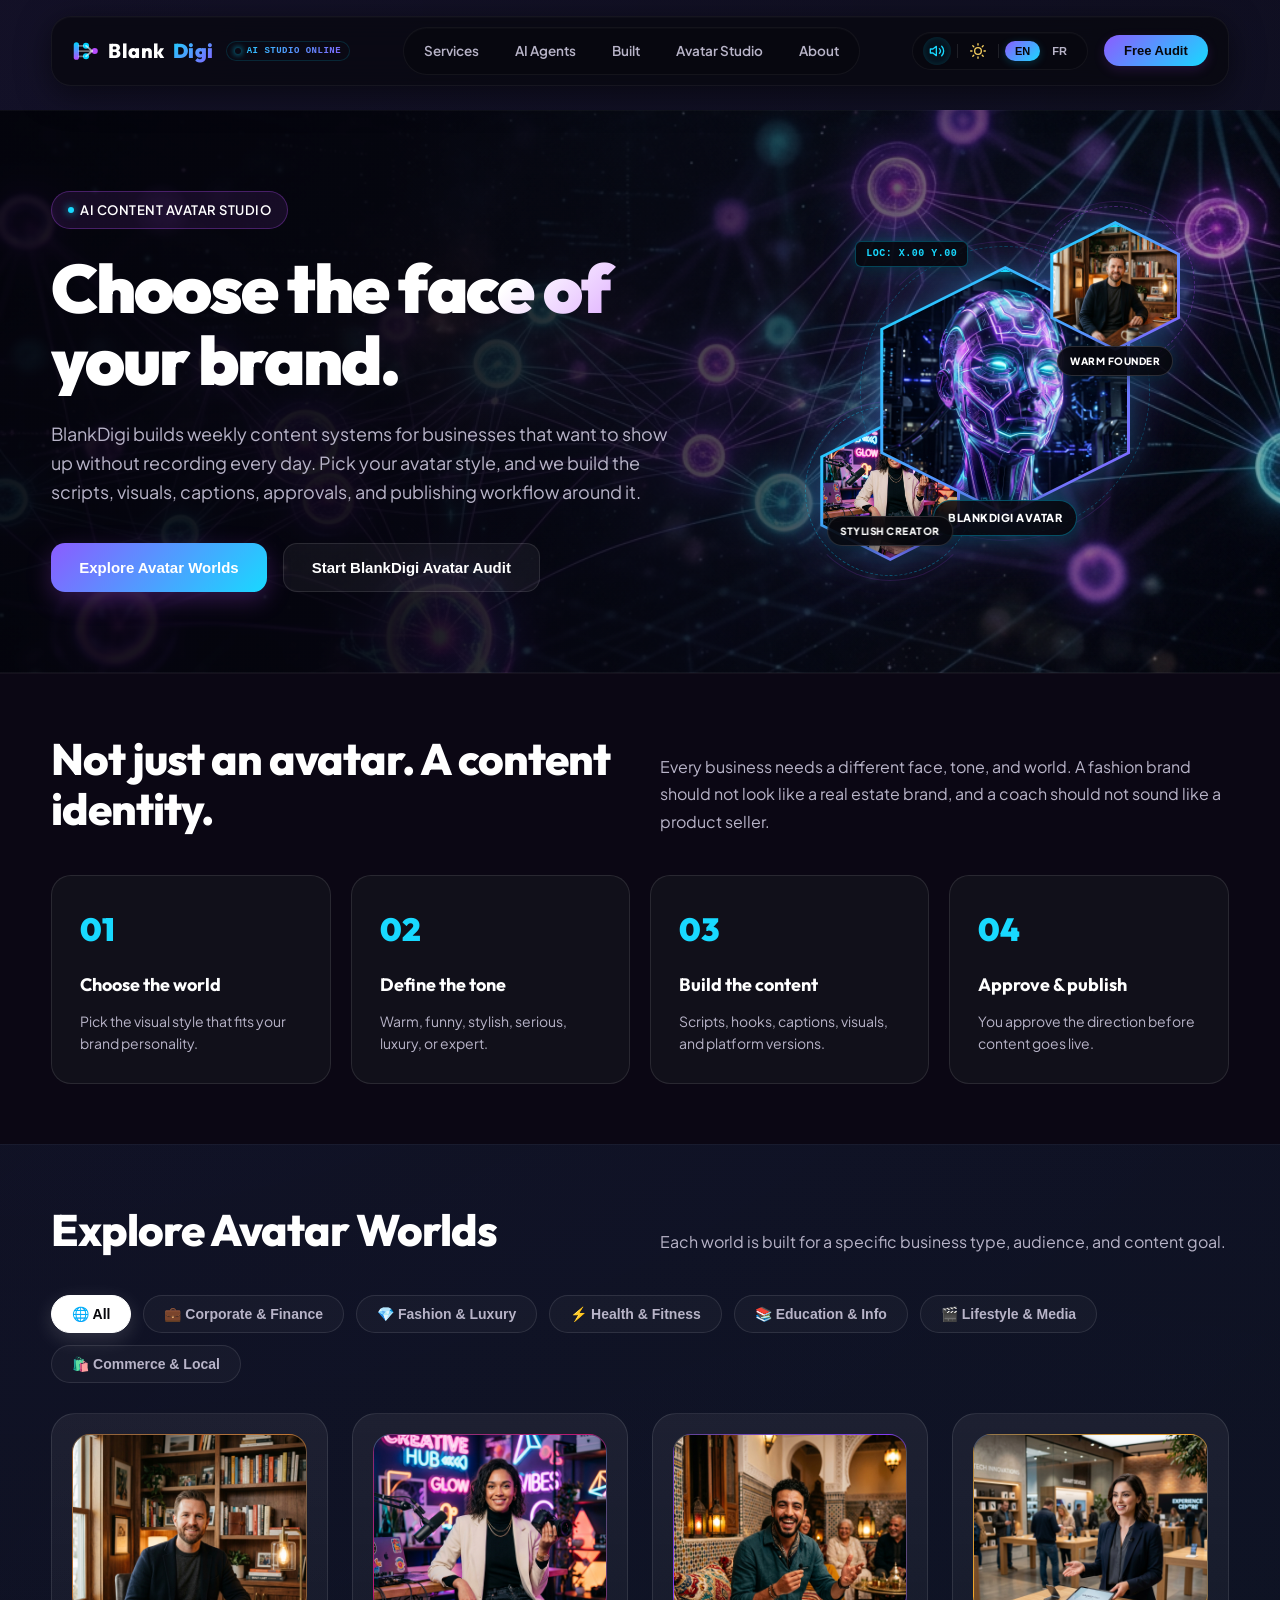
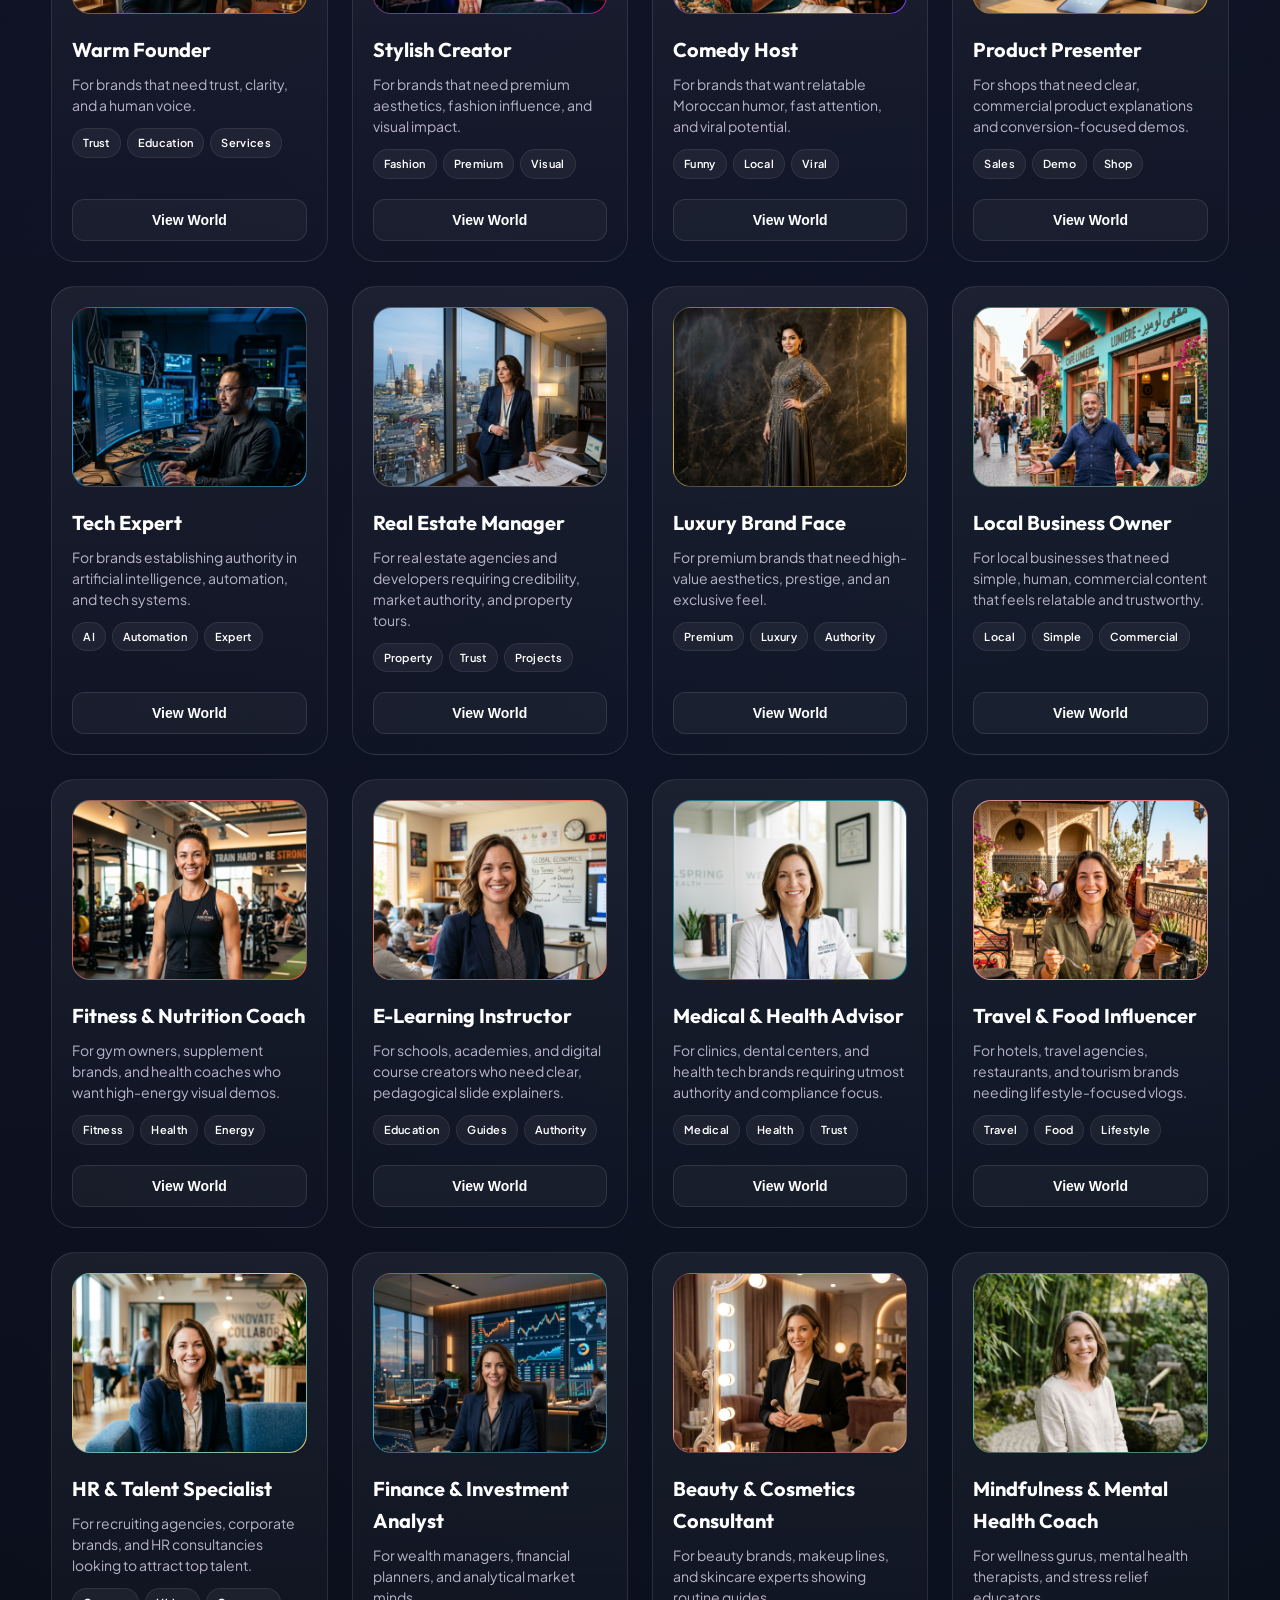
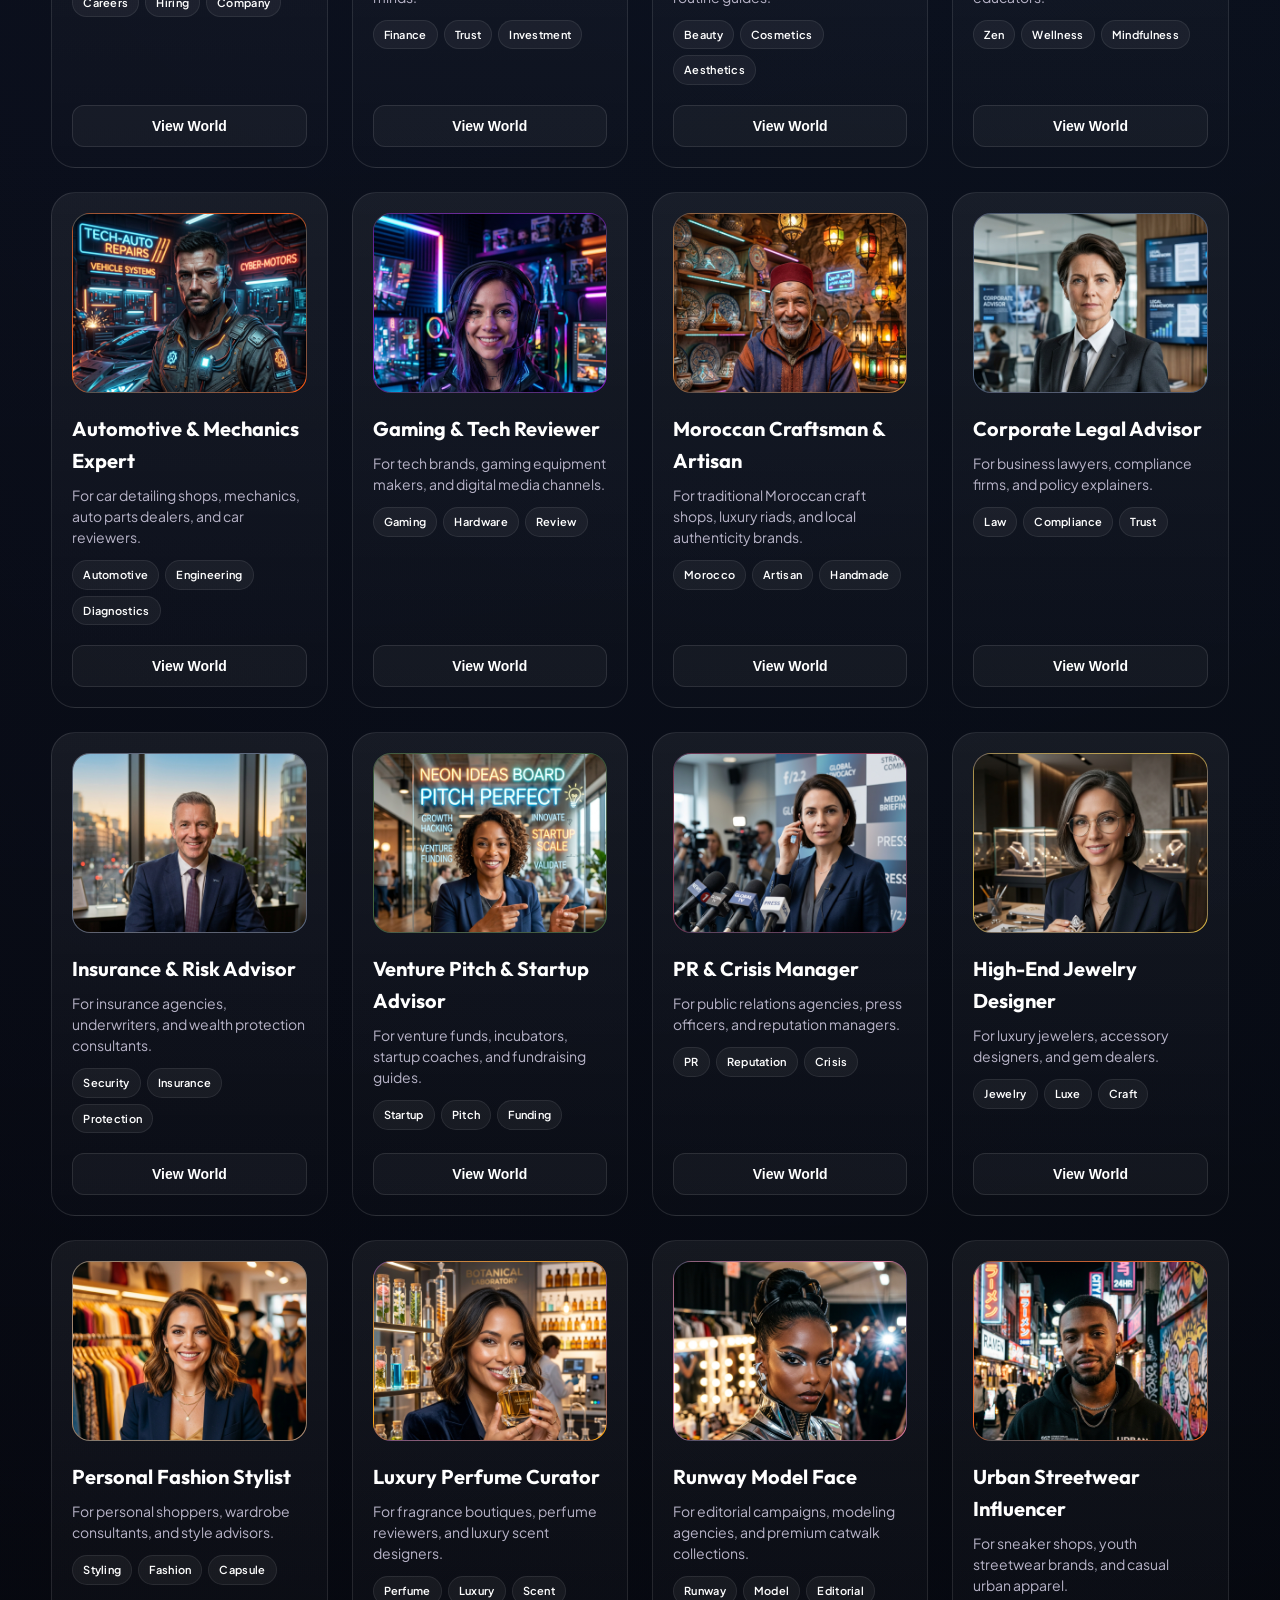
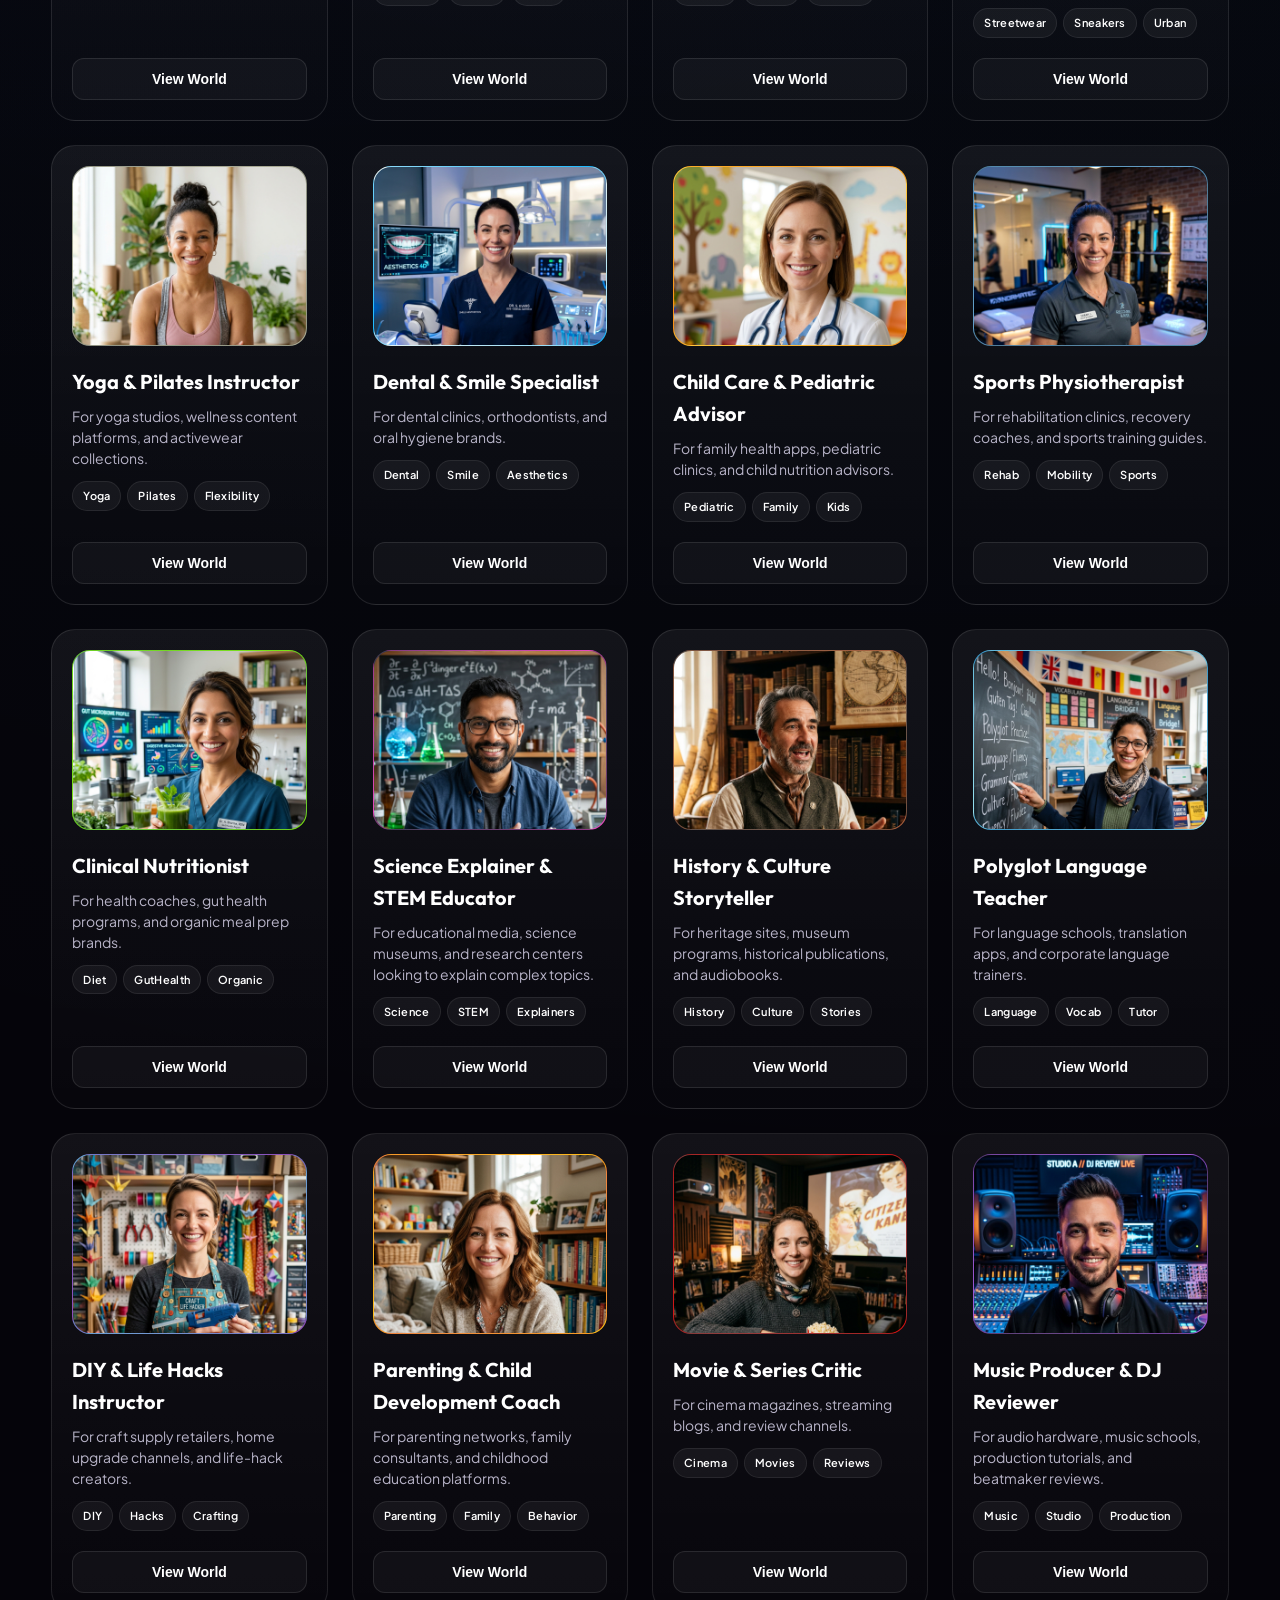
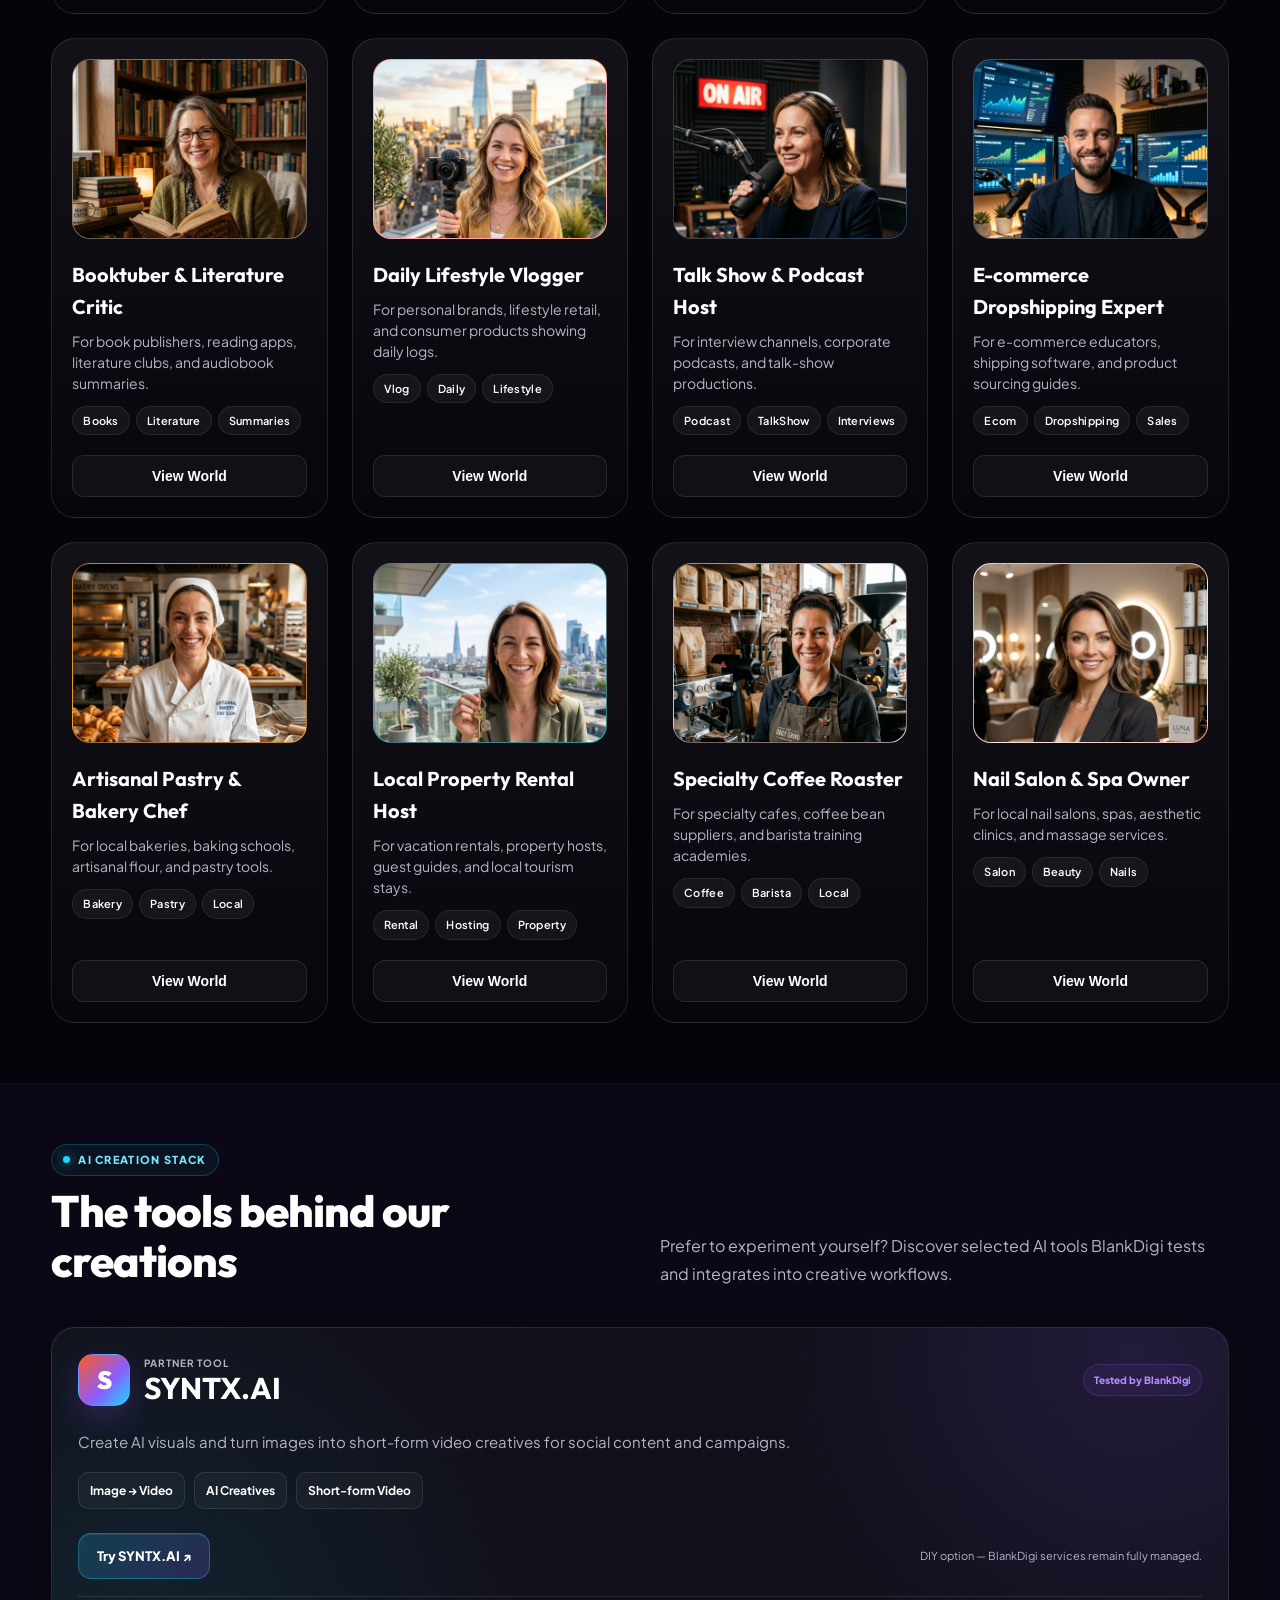
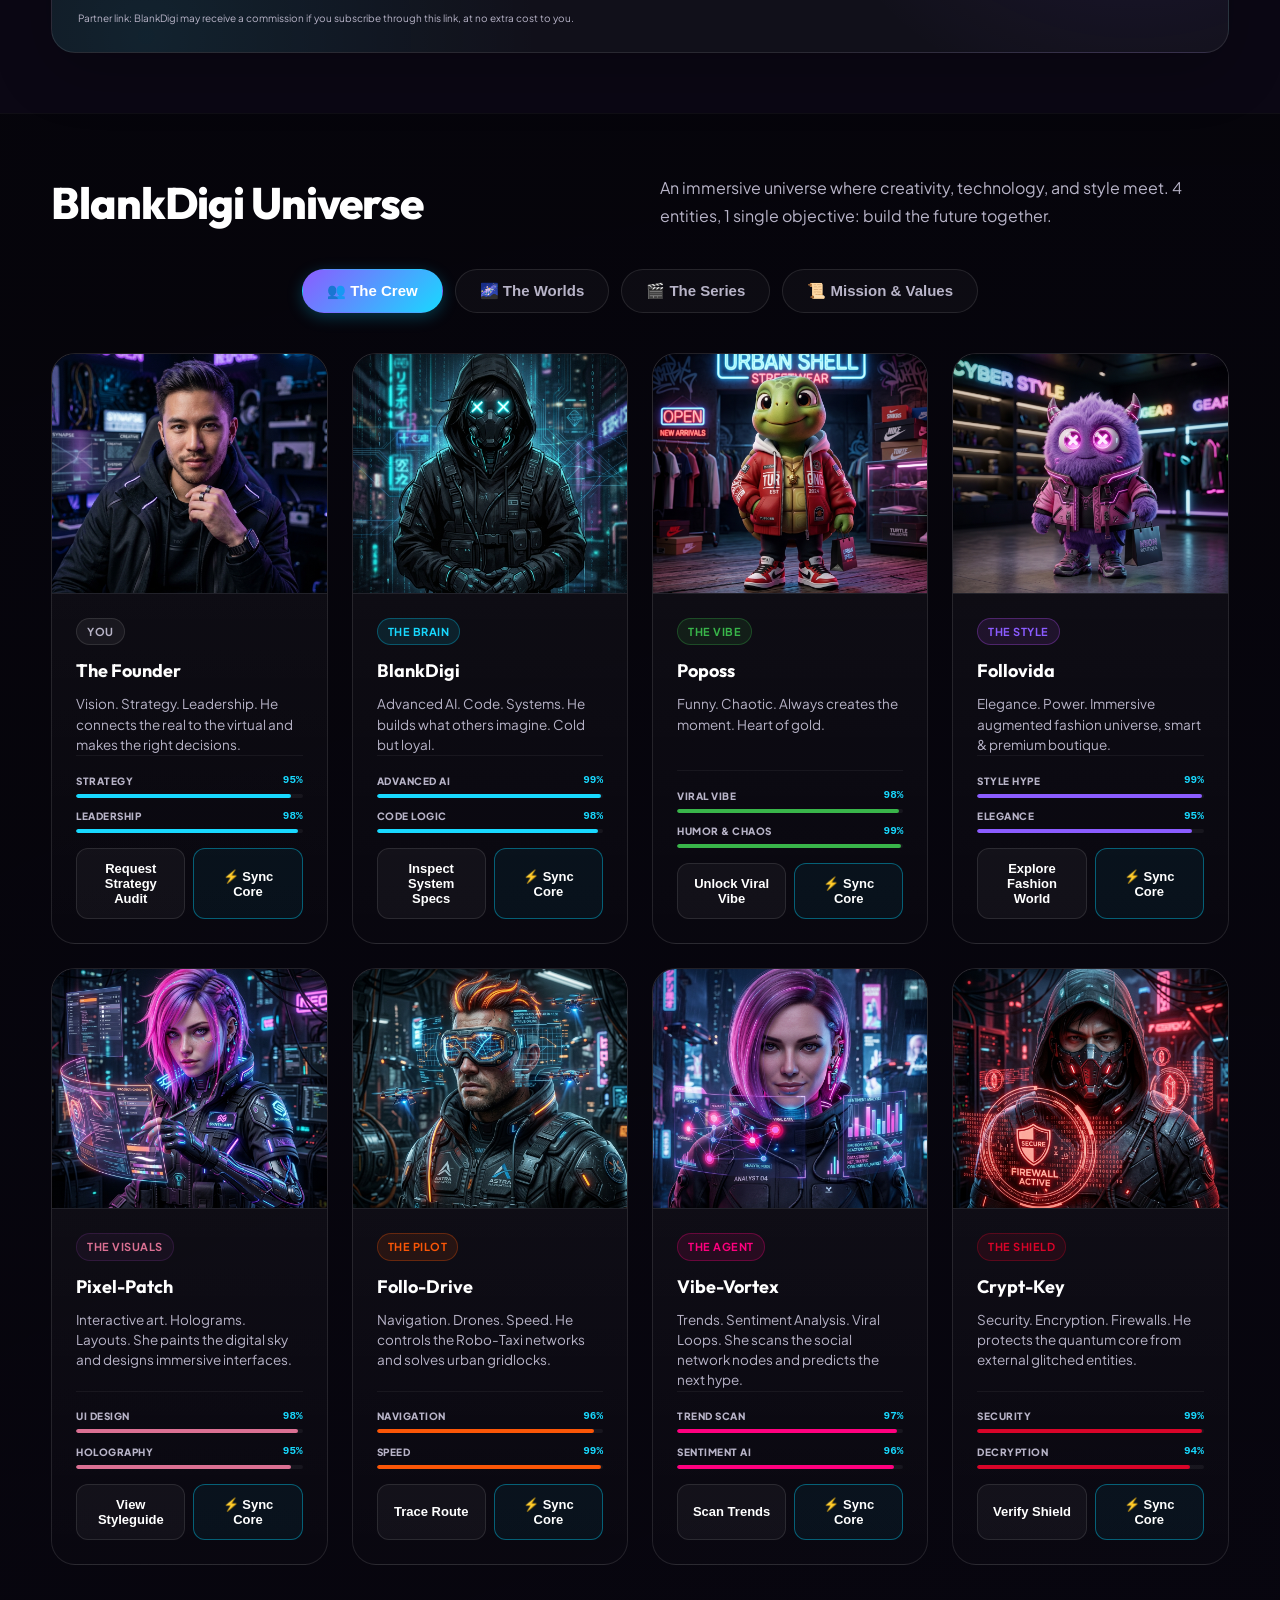
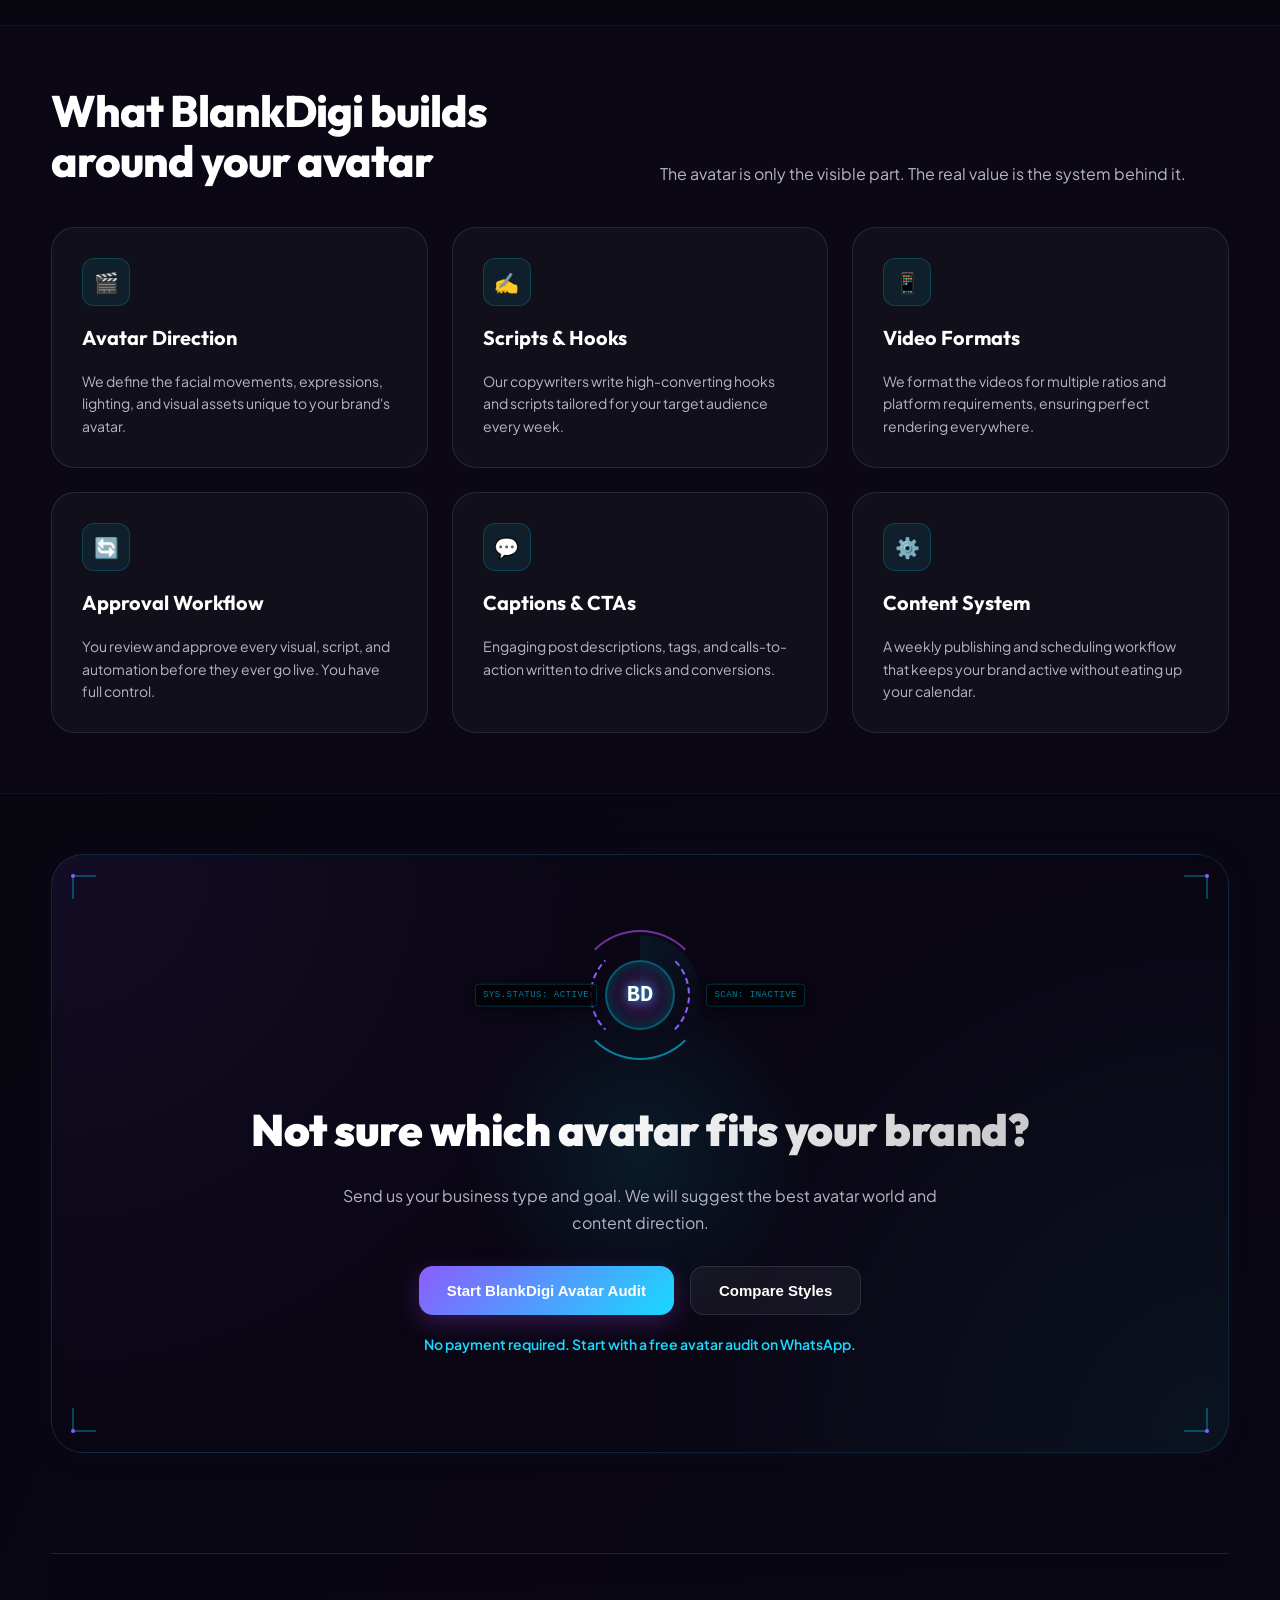
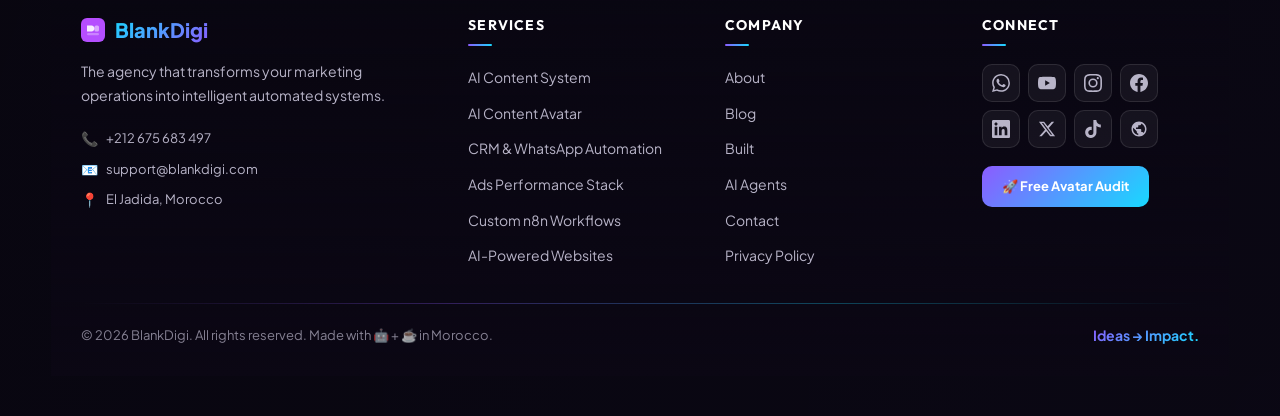
==== commit dcc69934: "Add scalable AI tools affiliate section with SYNTX" ====
--- a/ai-content-avatar/index.html
+++ b/ai-content-avatar/index.html
@@ -227,6 +227,56 @@
         </div>
       </section>
 
+      <!-- AI Creation Stack / Affiliate Tools -->
+      <section id="ai-tools" class="ai-tools-section">
+        <div class="section-head">
+          <div>
+            <span class="ai-tools-eyebrow" data-i18n="aiToolsEyebrow">AI Creation Stack</span>
+            <h2 data-i18n="aiToolsTitle">The tools behind our creations</h2>
+          </div>
+          <div>
+            <p data-i18n="aiToolsText">Prefer to experiment yourself? Discover selected AI tools BlankDigi tests and integrates into creative workflows.</p>
+          </div>
+        </div>
+
+        <div class="ai-tools-grid">
+          <article class="ai-tool-card ai-tool-card-featured">
+            <div class="ai-tool-card-top">
+              <div class="ai-tool-brand">
+                <div class="ai-tool-logo" aria-hidden="true">S</div>
+                <div>
+                  <span class="ai-tool-kicker" data-i18n="aiToolsPartner">Partner tool</span>
+                  <h3>SYNTX.AI</h3>
+                </div>
+              </div>
+              <span class="ai-tool-status" data-i18n="aiToolsTested">Tested by BlankDigi</span>
+            </div>
+
+            <p class="ai-tool-description" data-i18n="syntxDescription">Create AI visuals and turn images into short-form video creatives for social content and campaigns.</p>
+
+            <div class="ai-tool-capabilities" aria-label="SYNTX capabilities">
+              <span data-i18n="syntxCap1">Image → Video</span>
+              <span data-i18n="syntxCap2">AI Creatives</span>
+              <span data-i18n="syntxCap3">Short-form Video</span>
+            </div>
+
+            <div class="ai-tool-actions">
+              <a
+                class="ai-tool-cta"
+                href="https://syntx.ai/welcome/tqOKDmVP"
+                target="_blank"
+                rel="sponsored nofollow noopener"
+                onclick="trackAffiliateClick('syntx', this.href)"
+                data-i18n="syntxCta"
+              >Try SYNTX.AI ↗</a>
+              <span class="ai-tool-note" data-i18n="aiToolsNote">DIY option — BlankDigi services remain fully managed.</span>
+            </div>
+
+            <p class="ai-tool-disclosure" data-i18n="aiToolsDisclosure">Partner link: BlankDigi may receive a commission if you subscribe through this link, at no extra cost to you.</p>
+          </article>
+        </div>
+      </section>
+
       <!-- BlankDigi Universe Section -->
       <section id="universe">
         <div class="section-head">
--- a/ai-content-avatar/avatar-worlds.css
+++ b/ai-content-avatar/avatar-worlds.css
@@ -2946,3 +2946,242 @@
   color: rgba(15, 23, 42, 0.6);
   border-color: rgba(184, 76, 255, 0.15);
 }
+
+
+/* AI Creation Stack / Affiliate Tools */
+.ai-tools-section {
+  position: relative;
+}
+
+.ai-tools-eyebrow {
+  display: inline-flex;
+  align-items: center;
+  gap: 8px;
+  margin-bottom: 10px;
+  padding: 6px 11px;
+  border: 1px solid rgba(24, 217, 255, 0.22);
+  border-radius: 999px;
+  background: rgba(24, 217, 255, 0.06);
+  color: var(--accent2-soft);
+  font-size: 11px;
+  font-weight: 800;
+  letter-spacing: 0.12em;
+  text-transform: uppercase;
+}
+
+.ai-tools-eyebrow::before {
+  content: "";
+  width: 7px;
+  height: 7px;
+  border-radius: 50%;
+  background: var(--accent2);
+  box-shadow: 0 0 12px rgba(24, 217, 255, 0.75);
+}
+
+.ai-tools-grid {
+  display: grid;
+  grid-template-columns: repeat(auto-fit, minmax(min(100%, 320px), 1fr));
+  gap: 18px;
+}
+
+.ai-tool-card {
+  position: relative;
+  overflow: hidden;
+  padding: 26px;
+  border: 1px solid var(--border);
+  border-radius: 24px;
+  background:
+    radial-gradient(circle at 92% 8%, rgba(139, 92, 255, 0.14), transparent 32%),
+    radial-gradient(circle at 8% 95%, rgba(24, 217, 255, 0.09), transparent 35%),
+    var(--card);
+  box-shadow: 0 18px 60px rgba(0, 0, 0, 0.22);
+  transition: transform 0.3s cubic-bezier(0.16, 1, 0.3, 1), border-color 0.3s ease, box-shadow 0.3s ease;
+}
+
+.ai-tool-card::after {
+  content: "";
+  position: absolute;
+  inset: 0;
+  pointer-events: none;
+  border-radius: inherit;
+  background: linear-gradient(120deg, rgba(24, 217, 255, 0.05), transparent 35%, rgba(139, 92, 255, 0.06));
+  opacity: 0;
+  transition: opacity 0.3s ease;
+}
+
+.ai-tool-card:hover {
+  transform: translateY(-4px);
+  border-color: rgba(24, 217, 255, 0.32);
+  box-shadow: 0 22px 70px rgba(0, 0, 0, 0.3), 0 0 35px rgba(24, 217, 255, 0.05);
+}
+
+.ai-tool-card:hover::after {
+  opacity: 1;
+}
+
+.ai-tool-card-top,
+.ai-tool-actions {
+  position: relative;
+  z-index: 1;
+  display: flex;
+  align-items: center;
+  justify-content: space-between;
+  gap: 18px;
+}
+
+.ai-tool-brand {
+  display: flex;
+  align-items: center;
+  gap: 14px;
+}
+
+.ai-tool-logo {
+  display: grid;
+  place-items: center;
+  width: 52px;
+  height: 52px;
+  flex: 0 0 52px;
+  border-radius: 15px;
+  border: 1px solid rgba(255, 255, 255, 0.12);
+  background: linear-gradient(135deg, #ff5a1f, #8b5cff 58%, #18d9ff);
+  color: #fff;
+  font-family: 'Outfit', sans-serif;
+  font-size: 25px;
+  font-weight: 900;
+  box-shadow: 0 12px 30px rgba(139, 92, 255, 0.22);
+}
+
+.ai-tool-kicker {
+  display: block;
+  margin-bottom: 2px;
+  color: var(--muted);
+  font-size: 10px;
+  font-weight: 700;
+  letter-spacing: 0.09em;
+  text-transform: uppercase;
+}
+
+.ai-tool-brand h3 {
+  color: var(--text);
+  font-size: clamp(22px, 2.4vw, 30px);
+  line-height: 1.05;
+}
+
+.ai-tool-status {
+  padding: 7px 10px;
+  border: 1px solid rgba(139, 92, 255, 0.22);
+  border-radius: 999px;
+  background: rgba(139, 92, 255, 0.08);
+  color: var(--accent-soft);
+  font-size: 10px;
+  font-weight: 800;
+  white-space: nowrap;
+}
+
+.ai-tool-description {
+  position: relative;
+  z-index: 1;
+  max-width: 760px;
+  margin: 24px 0 18px;
+  color: var(--muted);
+  font-size: 15px;
+}
+
+.ai-tool-capabilities {
+  position: relative;
+  z-index: 1;
+  display: flex;
+  flex-wrap: wrap;
+  gap: 9px;
+  margin-bottom: 24px;
+}
+
+.ai-tool-capabilities span {
+  padding: 8px 11px;
+  border: 1px solid var(--border);
+  border-radius: 10px;
+  background: rgba(255, 255, 255, 0.035);
+  color: var(--text);
+  font-size: 12px;
+  font-weight: 700;
+}
+
+.ai-tool-cta {
+  display: inline-flex;
+  align-items: center;
+  justify-content: center;
+  min-height: 46px;
+  padding: 0 18px;
+  border: 1px solid rgba(24, 217, 255, 0.32);
+  border-radius: 13px;
+  background: linear-gradient(135deg, rgba(24, 217, 255, 0.18), rgba(139, 92, 255, 0.2));
+  color: #fff;
+  font-size: 13px;
+  font-weight: 800;
+  box-shadow: inset 0 1px 0 rgba(255, 255, 255, 0.08);
+  transition: transform 0.25s ease, border-color 0.25s ease, box-shadow 0.25s ease;
+}
+
+.ai-tool-cta:hover {
+  transform: translateY(-2px);
+  border-color: rgba(24, 217, 255, 0.6);
+  box-shadow: 0 10px 28px rgba(24, 217, 255, 0.12);
+}
+
+.ai-tool-note {
+  color: var(--muted);
+  font-size: 11px;
+  text-align: right;
+}
+
+.ai-tool-disclosure {
+  position: relative;
+  z-index: 1;
+  margin-top: 17px;
+  padding-top: 14px;
+  border-top: 1px solid var(--border);
+  color: var(--muted);
+  font-size: 10px;
+  line-height: 1.55;
+}
+
+body.light-theme .ai-tools-eyebrow {
+  color: #5b2bc4;
+  background: rgba(108, 44, 255, 0.05);
+  border-color: rgba(108, 44, 255, 0.16);
+}
+
+body.light-theme .ai-tool-card {
+  box-shadow: 0 18px 50px rgba(15, 23, 42, 0.08);
+}
+
+body.light-theme .ai-tool-cta {
+  color: #0f172a;
+  background: linear-gradient(135deg, rgba(24, 217, 255, 0.13), rgba(139, 92, 255, 0.13));
+}
+
+@media (max-width: 700px) {
+  .ai-tool-card {
+    padding: 20px;
+    border-radius: 20px;
+  }
+
+  .ai-tool-card-top,
+  .ai-tool-actions {
+    align-items: flex-start;
+    flex-direction: column;
+  }
+
+  .ai-tool-status {
+    margin-left: 66px;
+    margin-top: -8px;
+  }
+
+  .ai-tool-cta {
+    width: 100%;
+  }
+
+  .ai-tool-note {
+    text-align: left;
+  }
+}
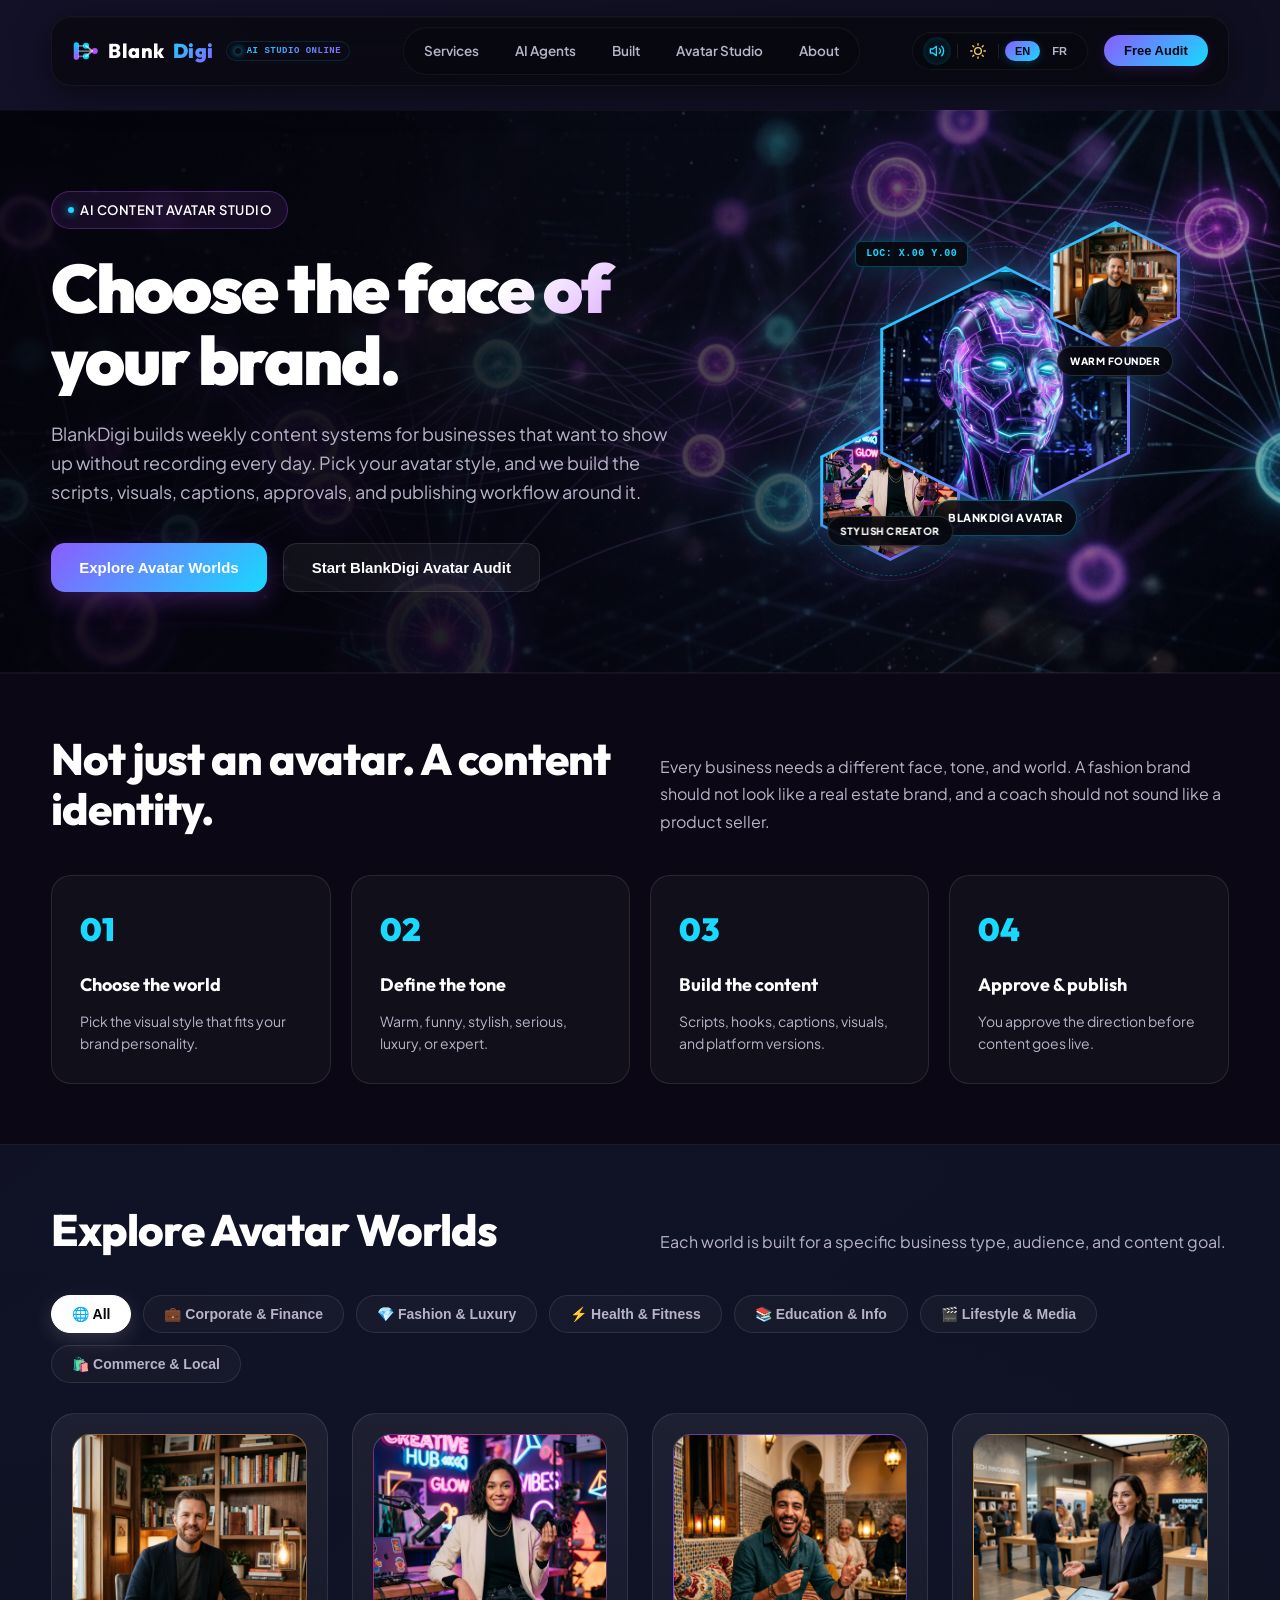
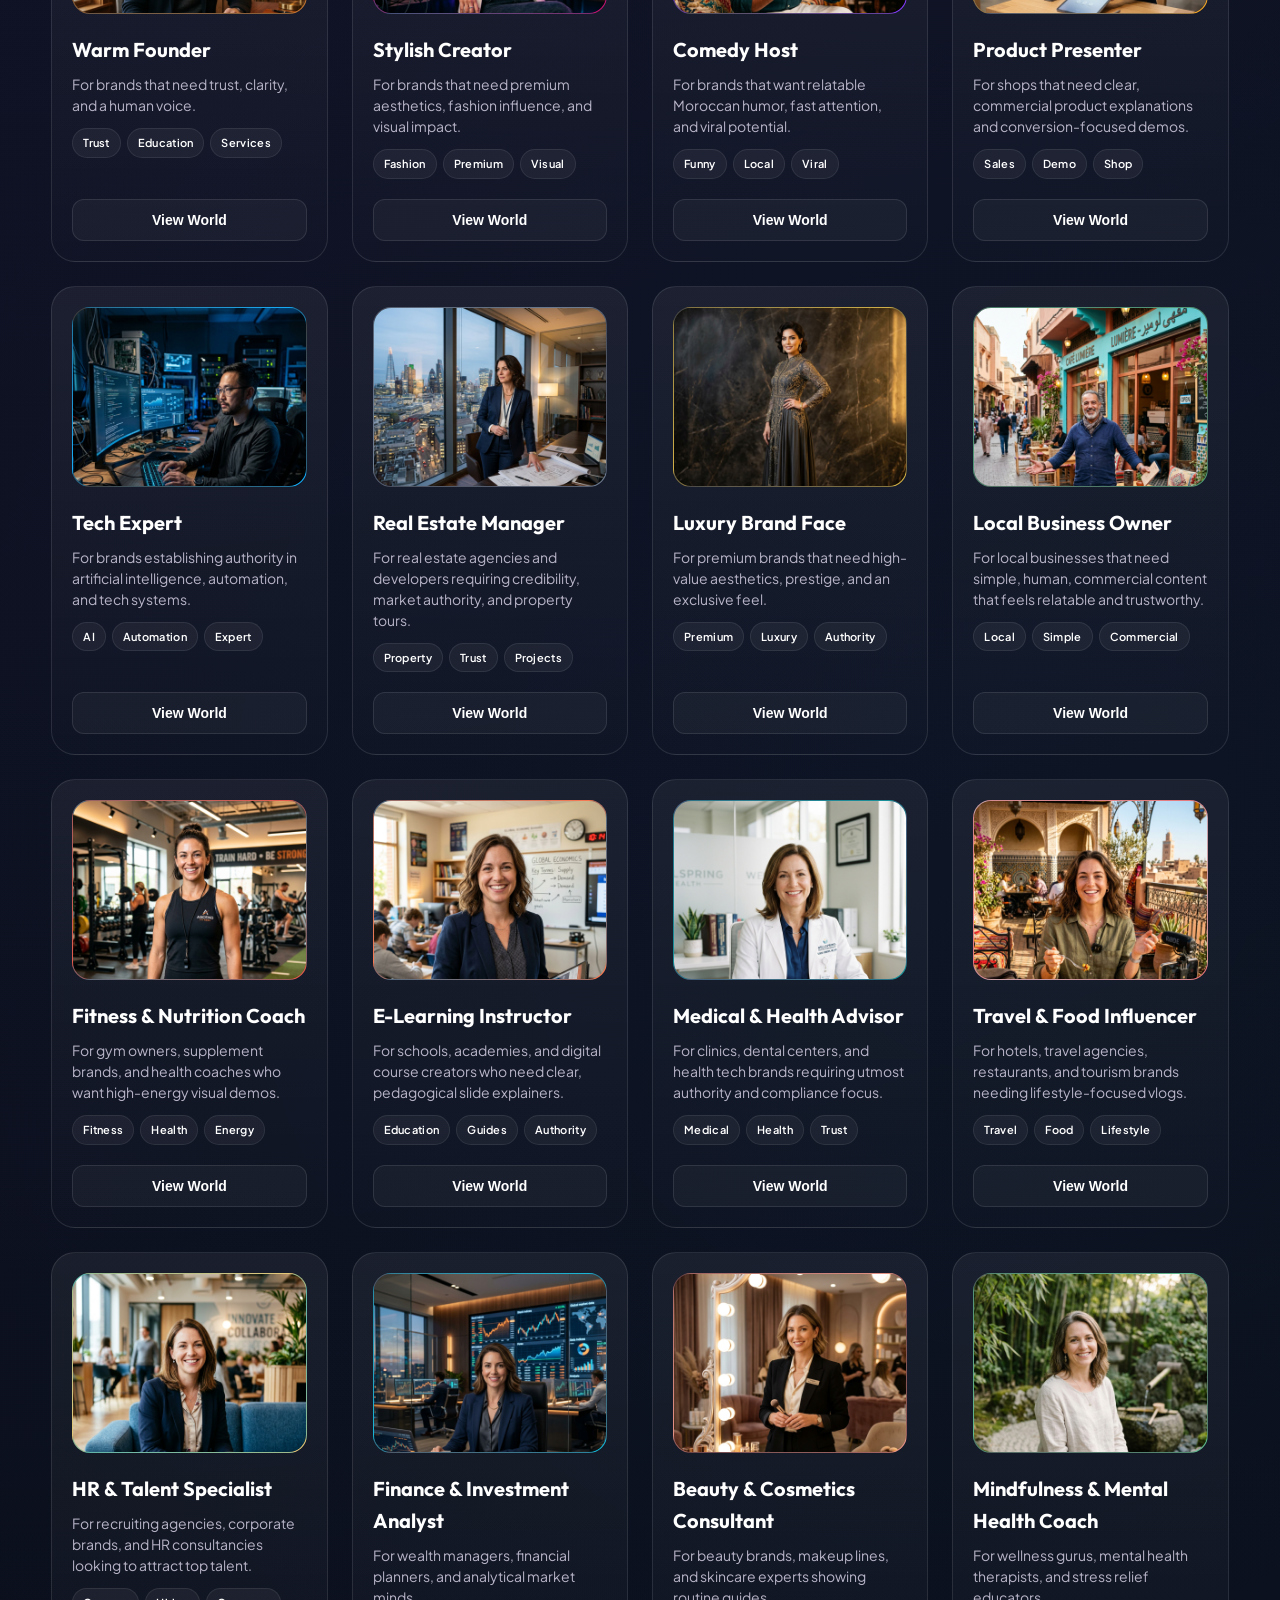
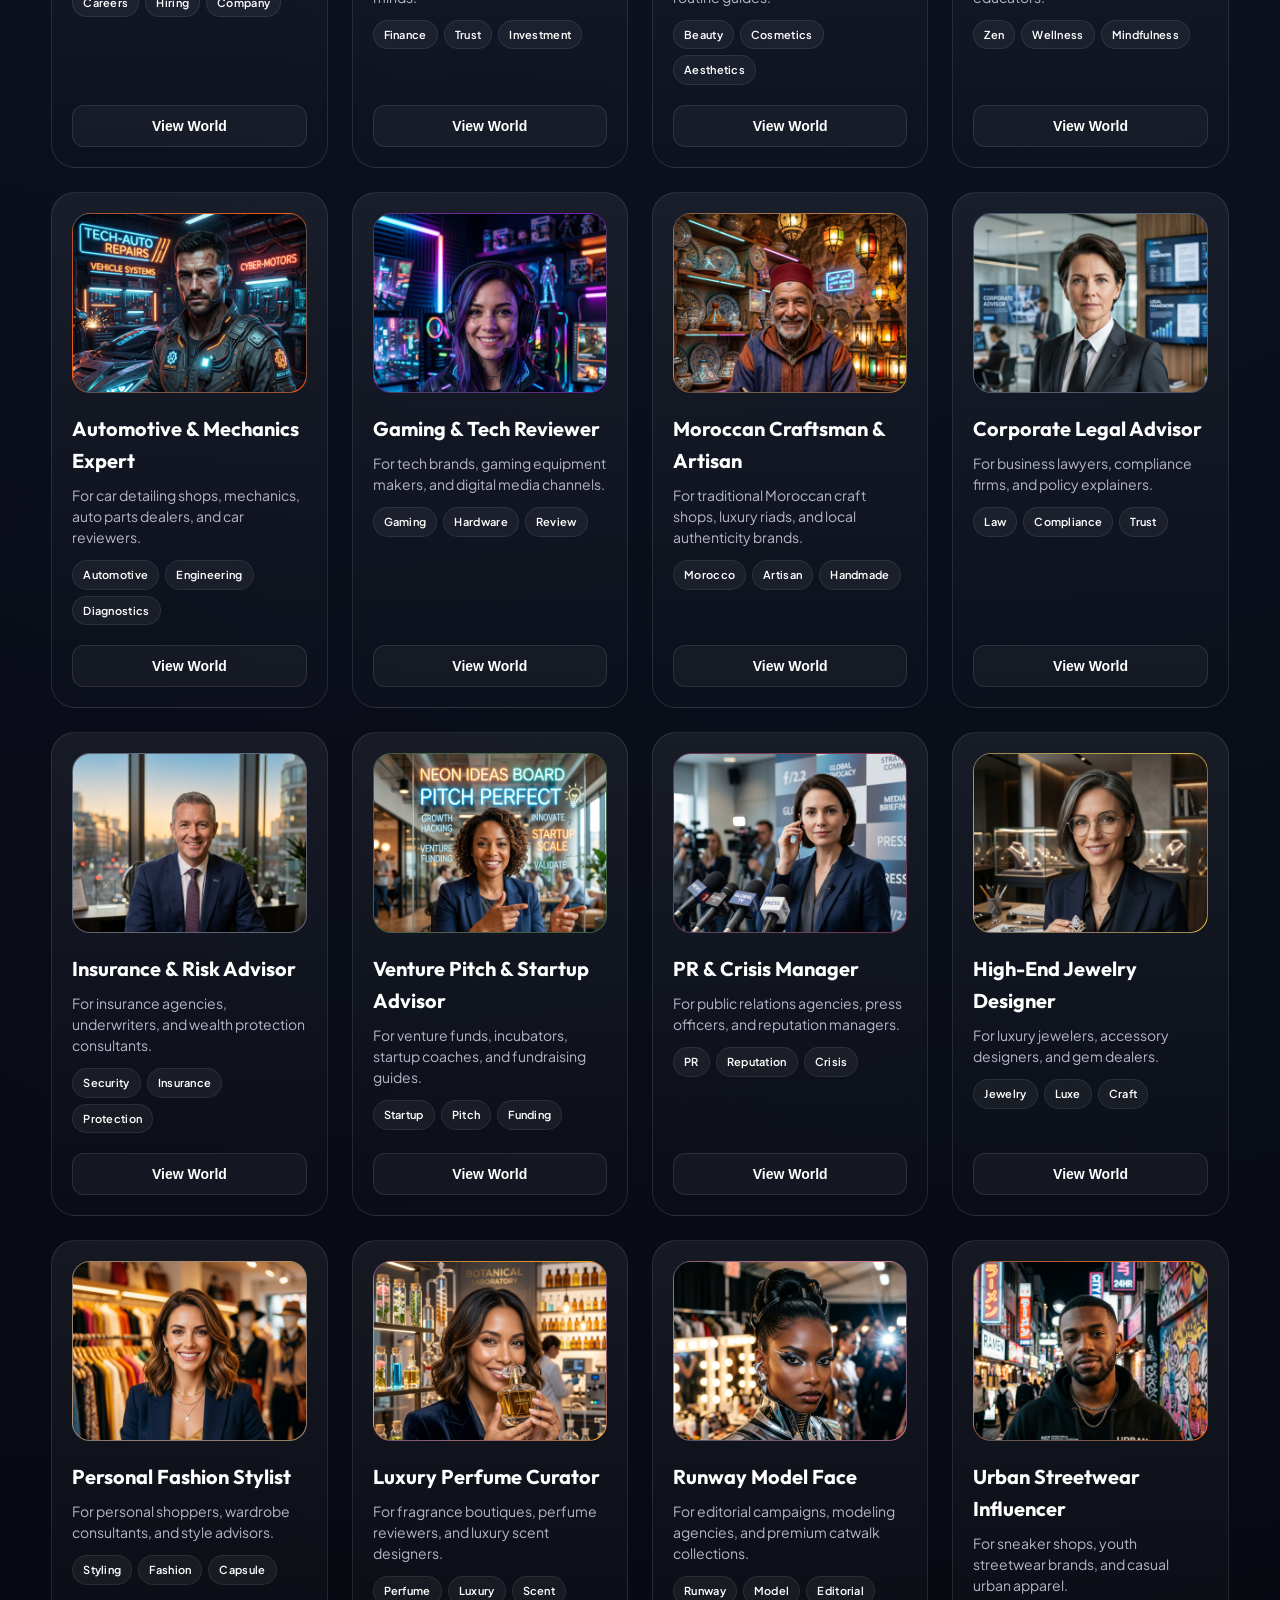
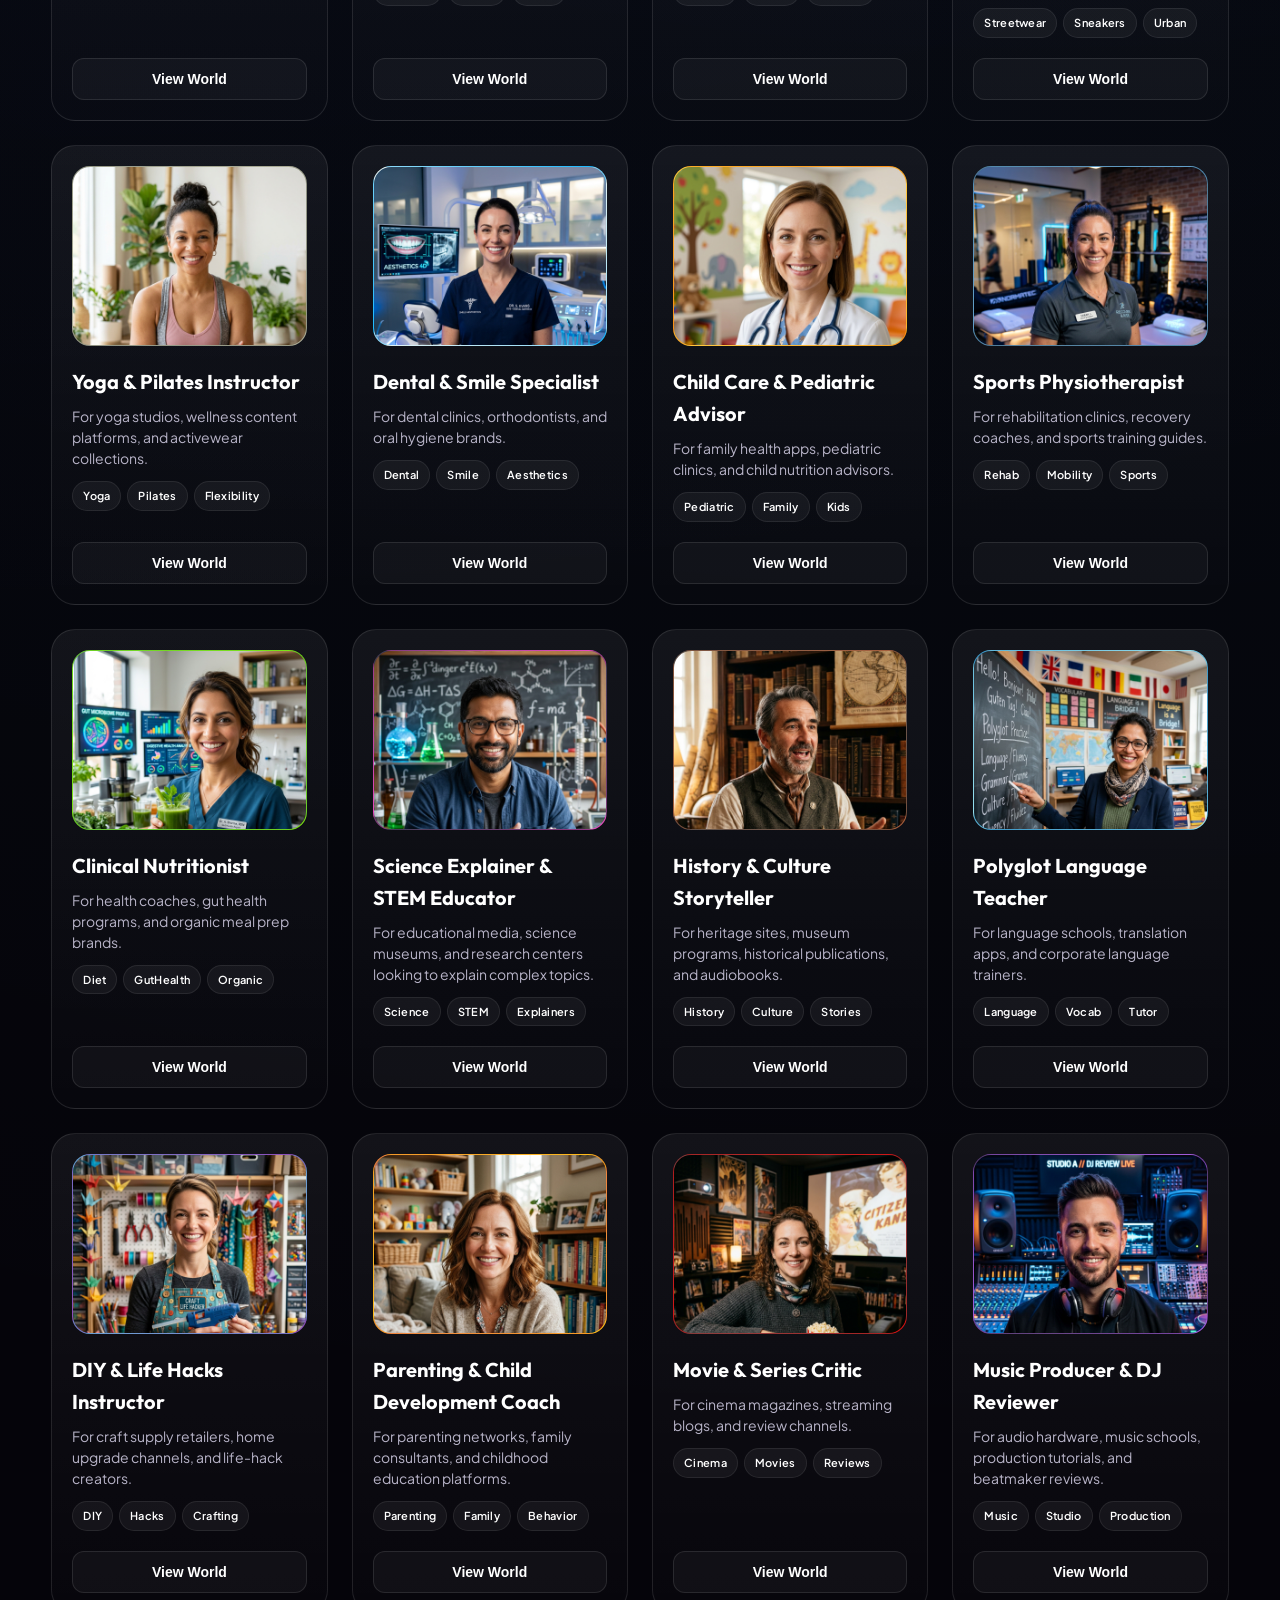
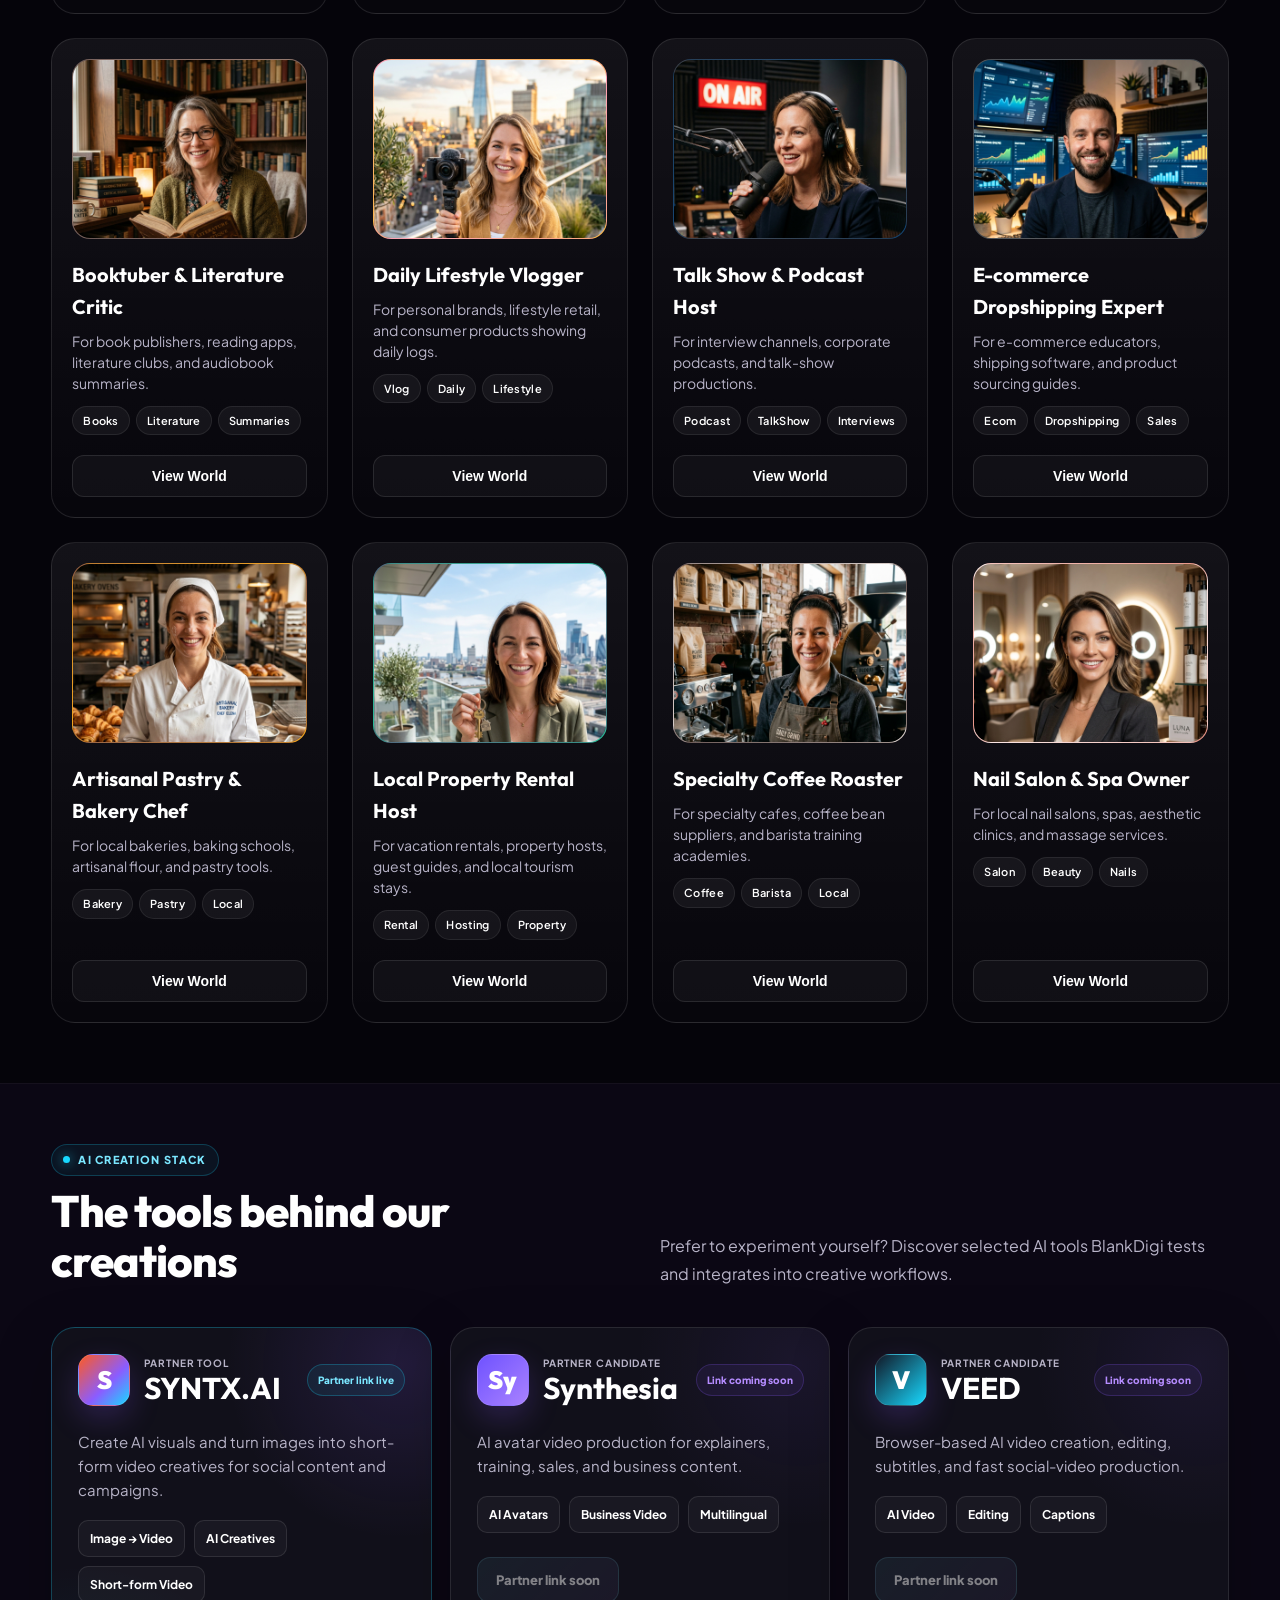
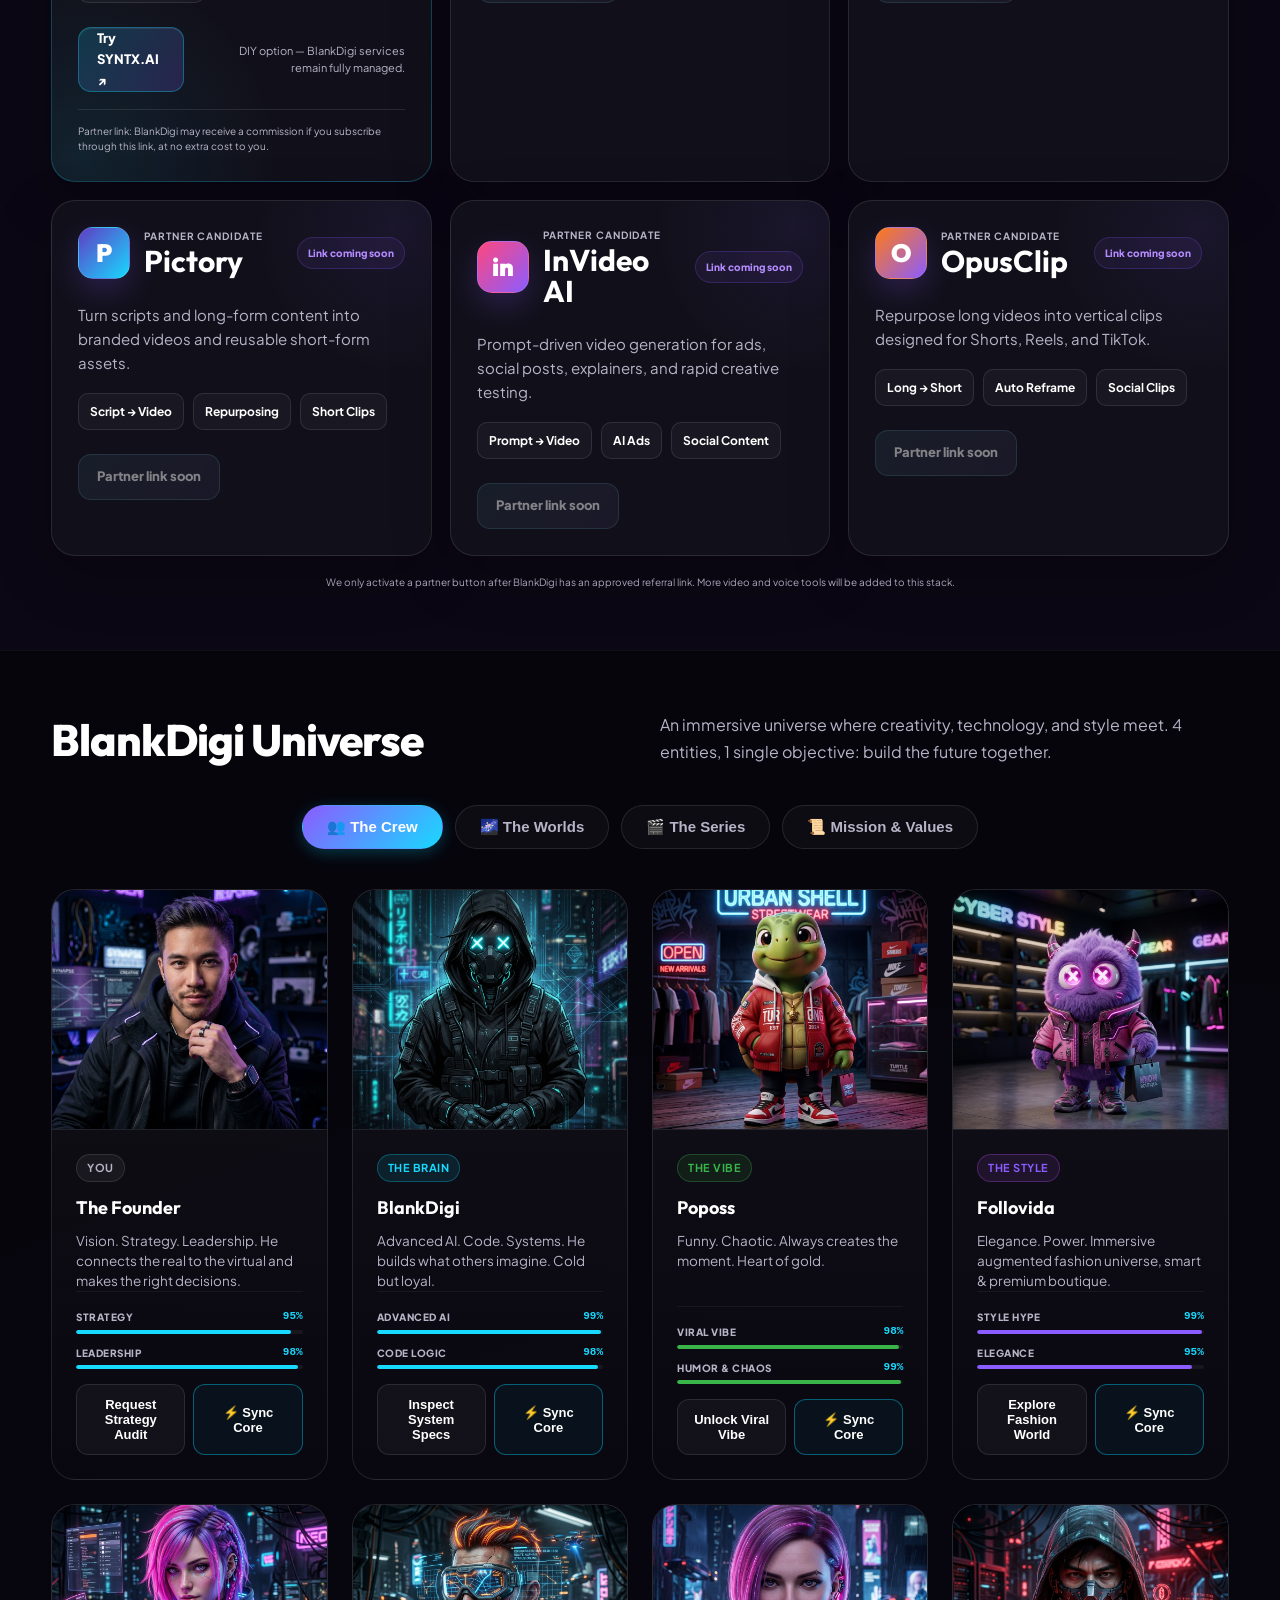
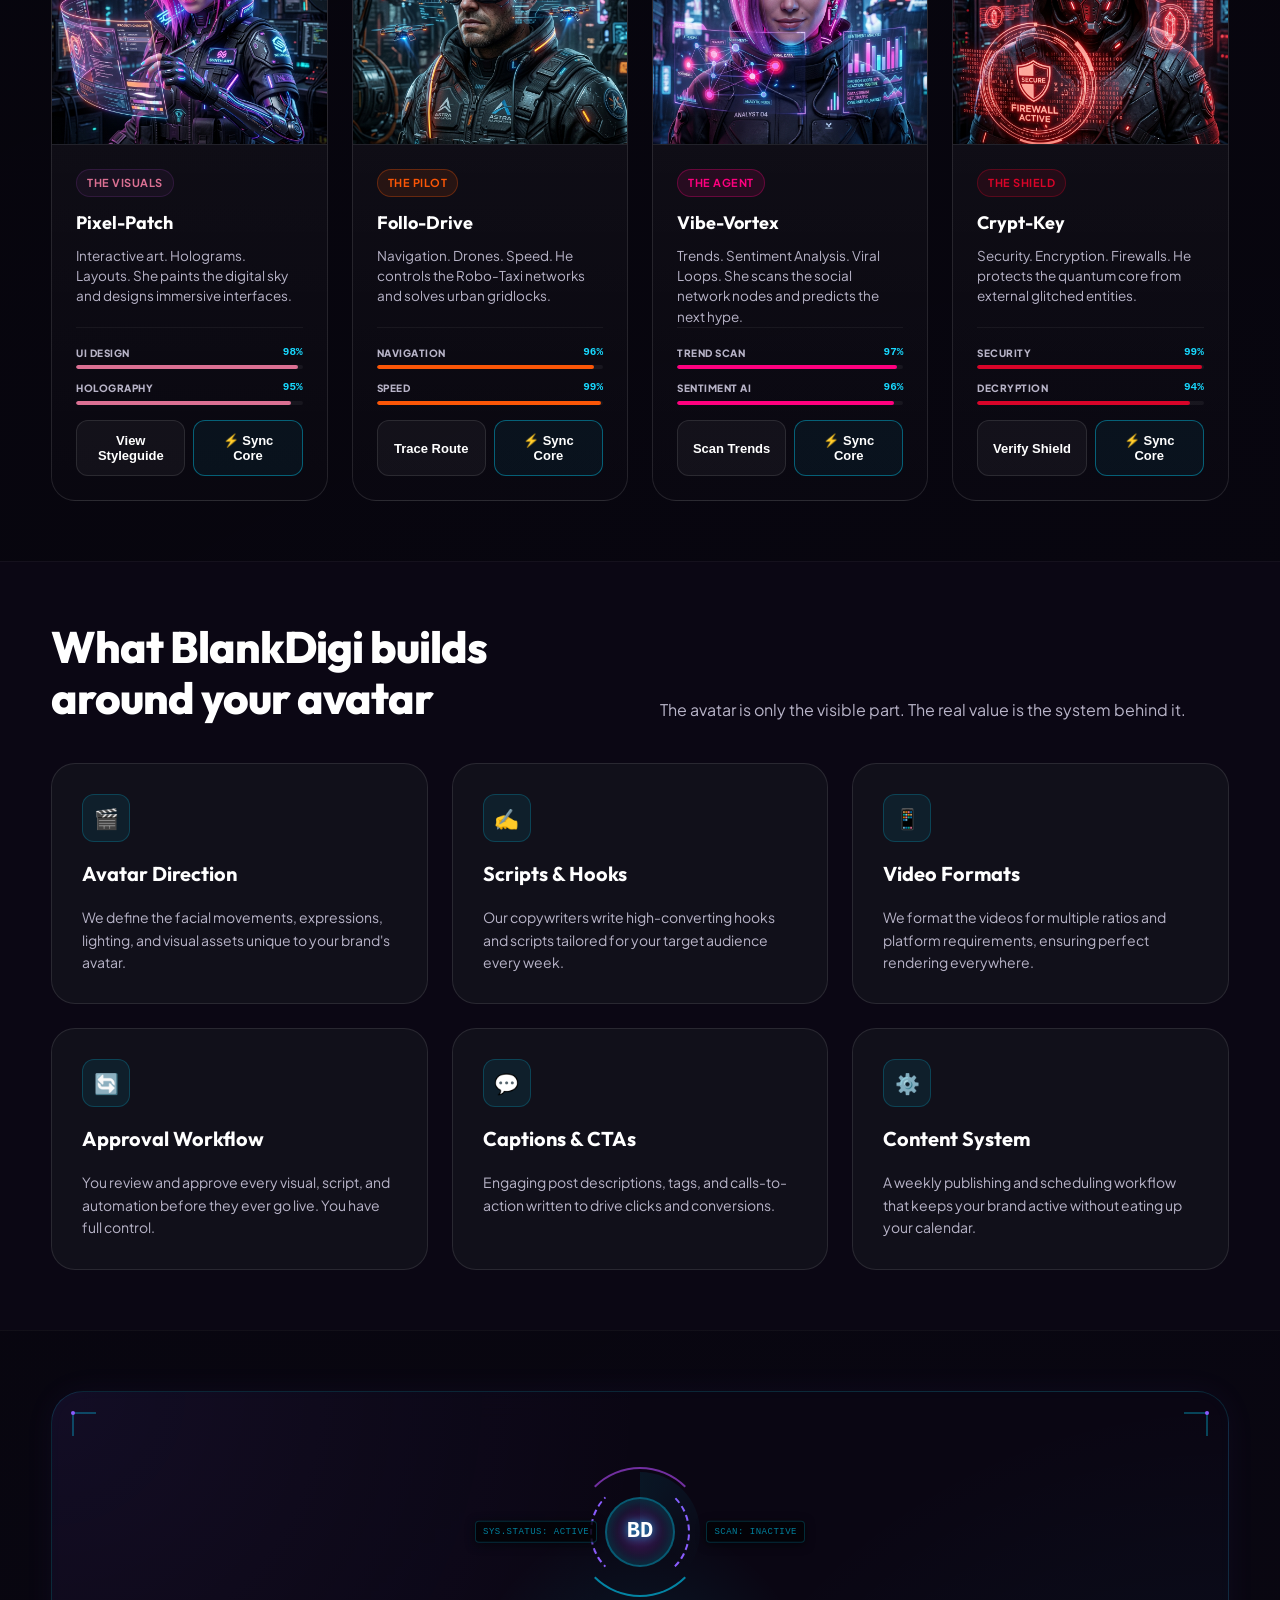
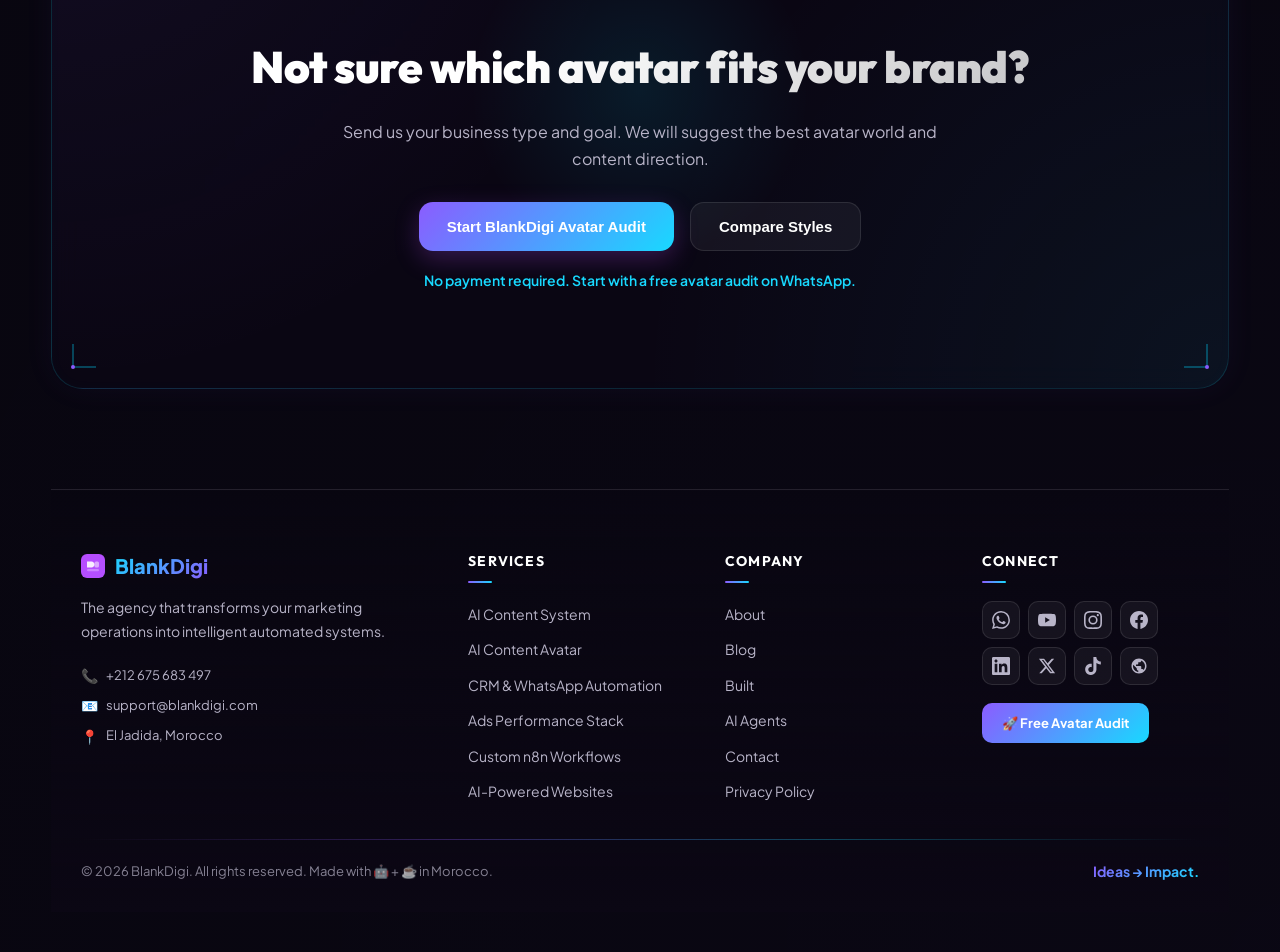
==== commit d985affb: "Expand AI partner stack to six video tools" ====
--- a/ai-content-avatar/index.html
+++ b/ai-content-avatar/index.html
@@ -240,41 +240,144 @@
         </div>
 
         <div class="ai-tools-grid">
-          <article class="ai-tool-card ai-tool-card-featured">
+          <!-- Active partner -->
+          <article class="ai-tool-card ai-tool-card-featured" data-tool="syntx">
             <div class="ai-tool-card-top">
               <div class="ai-tool-brand">
-                <div class="ai-tool-logo" aria-hidden="true">S</div>
+                <div class="ai-tool-logo ai-tool-logo-syntx" aria-hidden="true">S</div>
                 <div>
                   <span class="ai-tool-kicker" data-i18n="aiToolsPartner">Partner tool</span>
                   <h3>SYNTX.AI</h3>
                 </div>
               </div>
-              <span class="ai-tool-status" data-i18n="aiToolsTested">Tested by BlankDigi</span>
-            </div>
-
+              <span class="ai-tool-status ai-tool-status-live" data-i18n="aiToolsLive">Partner link live</span>
+            </div>
             <p class="ai-tool-description" data-i18n="syntxDescription">Create AI visuals and turn images into short-form video creatives for social content and campaigns.</p>
-
             <div class="ai-tool-capabilities" aria-label="SYNTX capabilities">
               <span data-i18n="syntxCap1">Image → Video</span>
               <span data-i18n="syntxCap2">AI Creatives</span>
               <span data-i18n="syntxCap3">Short-form Video</span>
             </div>
-
             <div class="ai-tool-actions">
-              <a
-                class="ai-tool-cta"
-                href="https://syntx.ai/welcome/tqOKDmVP"
-                target="_blank"
-                rel="sponsored nofollow noopener"
-                onclick="trackAffiliateClick('syntx', this.href)"
-                data-i18n="syntxCta"
-              >Try SYNTX.AI ↗</a>
+              <a class="ai-tool-cta" href="https://syntx.ai/welcome/tqOKDmVP" target="_blank" rel="sponsored nofollow noopener" onclick="trackAffiliateClick('syntx', this.href)" data-i18n="syntxCta">Try SYNTX.AI ↗</a>
               <span class="ai-tool-note" data-i18n="aiToolsNote">DIY option — BlankDigi services remain fully managed.</span>
             </div>
-
             <p class="ai-tool-disclosure" data-i18n="aiToolsDisclosure">Partner link: BlankDigi may receive a commission if you subscribe through this link, at no extra cost to you.</p>
           </article>
-        </div>
+
+          <!-- Partner candidates: no referral URL is published until BlankDigi has an approved link. -->
+          <article class="ai-tool-card ai-tool-card-pending" data-tool="synthesia">
+            <div class="ai-tool-card-top">
+              <div class="ai-tool-brand">
+                <div class="ai-tool-logo ai-tool-logo-synthesia" aria-hidden="true">Sy</div>
+                <div>
+                  <span class="ai-tool-kicker" data-i18n="aiToolsCandidate">Partner candidate</span>
+                  <h3>Synthesia</h3>
+                </div>
+              </div>
+              <span class="ai-tool-status" data-i18n="aiToolsSoon">Link coming soon</span>
+            </div>
+            <p class="ai-tool-description" data-i18n="synthesiaDescription">AI avatar video production for explainers, training, sales, and business content.</p>
+            <div class="ai-tool-capabilities">
+              <span data-i18n="synthesiaCap1">AI Avatars</span>
+              <span data-i18n="synthesiaCap2">Business Video</span>
+              <span data-i18n="synthesiaCap3">Multilingual</span>
+            </div>
+            <div class="ai-tool-actions">
+              <span class="ai-tool-cta ai-tool-cta-disabled" aria-disabled="true" data-i18n="aiToolsPendingCta">Partner link soon</span>
+            </div>
+          </article>
+
+          <article class="ai-tool-card ai-tool-card-pending" data-tool="veed">
+            <div class="ai-tool-card-top">
+              <div class="ai-tool-brand">
+                <div class="ai-tool-logo ai-tool-logo-veed" aria-hidden="true">V</div>
+                <div>
+                  <span class="ai-tool-kicker" data-i18n="aiToolsCandidate">Partner candidate</span>
+                  <h3>VEED</h3>
+                </div>
+              </div>
+              <span class="ai-tool-status" data-i18n="aiToolsSoon">Link coming soon</span>
+            </div>
+            <p class="ai-tool-description" data-i18n="veedDescription">Browser-based AI video creation, editing, subtitles, and fast social-video production.</p>
+            <div class="ai-tool-capabilities">
+              <span data-i18n="veedCap1">AI Video</span>
+              <span data-i18n="veedCap2">Editing</span>
+              <span data-i18n="veedCap3">Captions</span>
+            </div>
+            <div class="ai-tool-actions">
+              <span class="ai-tool-cta ai-tool-cta-disabled" aria-disabled="true" data-i18n="aiToolsPendingCta">Partner link soon</span>
+            </div>
+          </article>
+
+          <article class="ai-tool-card ai-tool-card-pending" data-tool="pictory">
+            <div class="ai-tool-card-top">
+              <div class="ai-tool-brand">
+                <div class="ai-tool-logo ai-tool-logo-pictory" aria-hidden="true">P</div>
+                <div>
+                  <span class="ai-tool-kicker" data-i18n="aiToolsCandidate">Partner candidate</span>
+                  <h3>Pictory</h3>
+                </div>
+              </div>
+              <span class="ai-tool-status" data-i18n="aiToolsSoon">Link coming soon</span>
+            </div>
+            <p class="ai-tool-description" data-i18n="pictoryDescription">Turn scripts and long-form content into branded videos and reusable short-form assets.</p>
+            <div class="ai-tool-capabilities">
+              <span data-i18n="pictoryCap1">Script → Video</span>
+              <span data-i18n="pictoryCap2">Repurposing</span>
+              <span data-i18n="pictoryCap3">Short Clips</span>
+            </div>
+            <div class="ai-tool-actions">
+              <span class="ai-tool-cta ai-tool-cta-disabled" aria-disabled="true" data-i18n="aiToolsPendingCta">Partner link soon</span>
+            </div>
+          </article>
+
+          <article class="ai-tool-card ai-tool-card-pending" data-tool="invideo">
+            <div class="ai-tool-card-top">
+              <div class="ai-tool-brand">
+                <div class="ai-tool-logo ai-tool-logo-invideo" aria-hidden="true">in</div>
+                <div>
+                  <span class="ai-tool-kicker" data-i18n="aiToolsCandidate">Partner candidate</span>
+                  <h3>InVideo AI</h3>
+                </div>
+              </div>
+              <span class="ai-tool-status" data-i18n="aiToolsSoon">Link coming soon</span>
+            </div>
+            <p class="ai-tool-description" data-i18n="invideoDescription">Prompt-driven video generation for ads, social posts, explainers, and rapid creative testing.</p>
+            <div class="ai-tool-capabilities">
+              <span data-i18n="invideoCap1">Prompt → Video</span>
+              <span data-i18n="invideoCap2">AI Ads</span>
+              <span data-i18n="invideoCap3">Social Content</span>
+            </div>
+            <div class="ai-tool-actions">
+              <span class="ai-tool-cta ai-tool-cta-disabled" aria-disabled="true" data-i18n="aiToolsPendingCta">Partner link soon</span>
+            </div>
+          </article>
+
+          <article class="ai-tool-card ai-tool-card-pending" data-tool="opusclip">
+            <div class="ai-tool-card-top">
+              <div class="ai-tool-brand">
+                <div class="ai-tool-logo ai-tool-logo-opus" aria-hidden="true">O</div>
+                <div>
+                  <span class="ai-tool-kicker" data-i18n="aiToolsCandidate">Partner candidate</span>
+                  <h3>OpusClip</h3>
+                </div>
+              </div>
+              <span class="ai-tool-status" data-i18n="aiToolsSoon">Link coming soon</span>
+            </div>
+            <p class="ai-tool-description" data-i18n="opusDescription">Repurpose long videos into vertical clips designed for Shorts, Reels, and TikTok.</p>
+            <div class="ai-tool-capabilities">
+              <span data-i18n="opusCap1">Long → Short</span>
+              <span data-i18n="opusCap2">Auto Reframe</span>
+              <span data-i18n="opusCap3">Social Clips</span>
+            </div>
+            <div class="ai-tool-actions">
+              <span class="ai-tool-cta ai-tool-cta-disabled" aria-disabled="true" data-i18n="aiToolsPendingCta">Partner link soon</span>
+            </div>
+          </article>
+        </div>
+
+        <p class="ai-tools-roadmap" data-i18n="aiToolsRoadmap">We only activate a partner button after BlankDigi has an approved referral link. More video and voice tools will be added to this stack.</p>
       </section>
 
       <!-- BlankDigi Universe Section -->
--- a/ai-content-avatar/avatar-worlds.css
+++ b/ai-content-avatar/avatar-worlds.css
@@ -3185,3 +3185,76 @@
     text-align: left;
   }
 }
+
+
+/* AI Tools multi-card expansion */
+.ai-tool-card-featured {
+  border-color: rgba(24, 217, 255, 0.26);
+}
+
+.ai-tool-card-pending {
+  background:
+    radial-gradient(circle at 92% 8%, rgba(139, 92, 255, 0.08), transparent 30%),
+    var(--card);
+}
+
+.ai-tool-status-live {
+  color: var(--accent2-soft);
+  border-color: rgba(24, 217, 255, 0.25);
+  background: rgba(24, 217, 255, 0.07);
+}
+
+.ai-tool-cta-disabled {
+  cursor: not-allowed;
+  user-select: none;
+  opacity: 0.48;
+  filter: saturate(0.45);
+  box-shadow: none;
+}
+
+.ai-tool-cta-disabled:hover {
+  transform: none;
+  border-color: rgba(24, 217, 255, 0.32);
+  box-shadow: none;
+}
+
+.ai-tools-roadmap {
+  max-width: 820px;
+  margin: 18px auto 0;
+  color: var(--muted);
+  font-size: 10px;
+  line-height: 1.6;
+  text-align: center;
+}
+
+.ai-tool-logo-synthesia {
+  background: linear-gradient(135deg, #6f52ff, #a982ff);
+}
+
+.ai-tool-logo-veed {
+  background: linear-gradient(135deg, #111827, #18d9ff);
+}
+
+.ai-tool-logo-pictory {
+  background: linear-gradient(135deg, #5f3dc4, #18d9ff);
+}
+
+.ai-tool-logo-invideo {
+  background: linear-gradient(135deg, #ff477e, #8b5cff);
+}
+
+.ai-tool-logo-opus {
+  background: linear-gradient(135deg, #ff7a18, #8b5cff);
+}
+
+@media (min-width: 980px) {
+  .ai-tools-grid {
+    grid-template-columns: repeat(3, minmax(0, 1fr));
+  }
+}
+
+@media (max-width: 979px) and (min-width: 701px) {
+  .ai-tools-grid {
+    grid-template-columns: repeat(2, minmax(0, 1fr));
+  }
+}
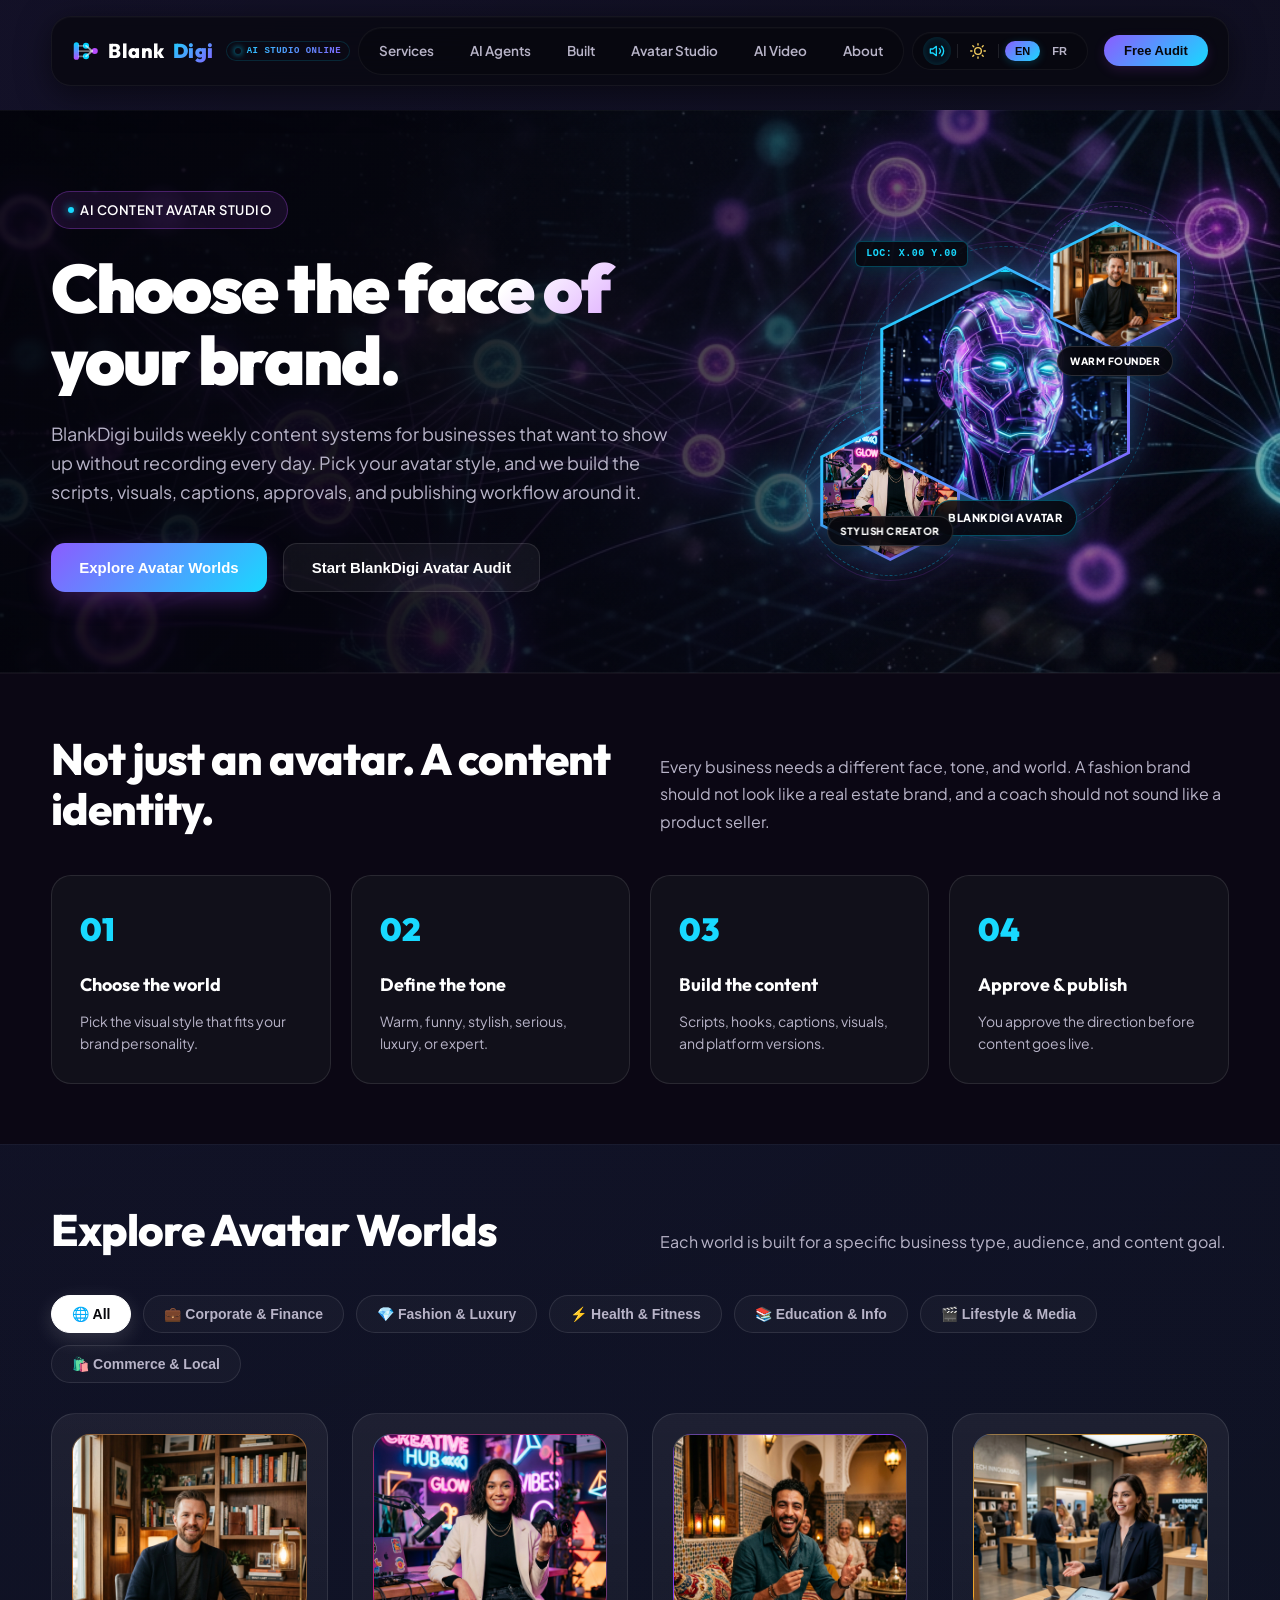
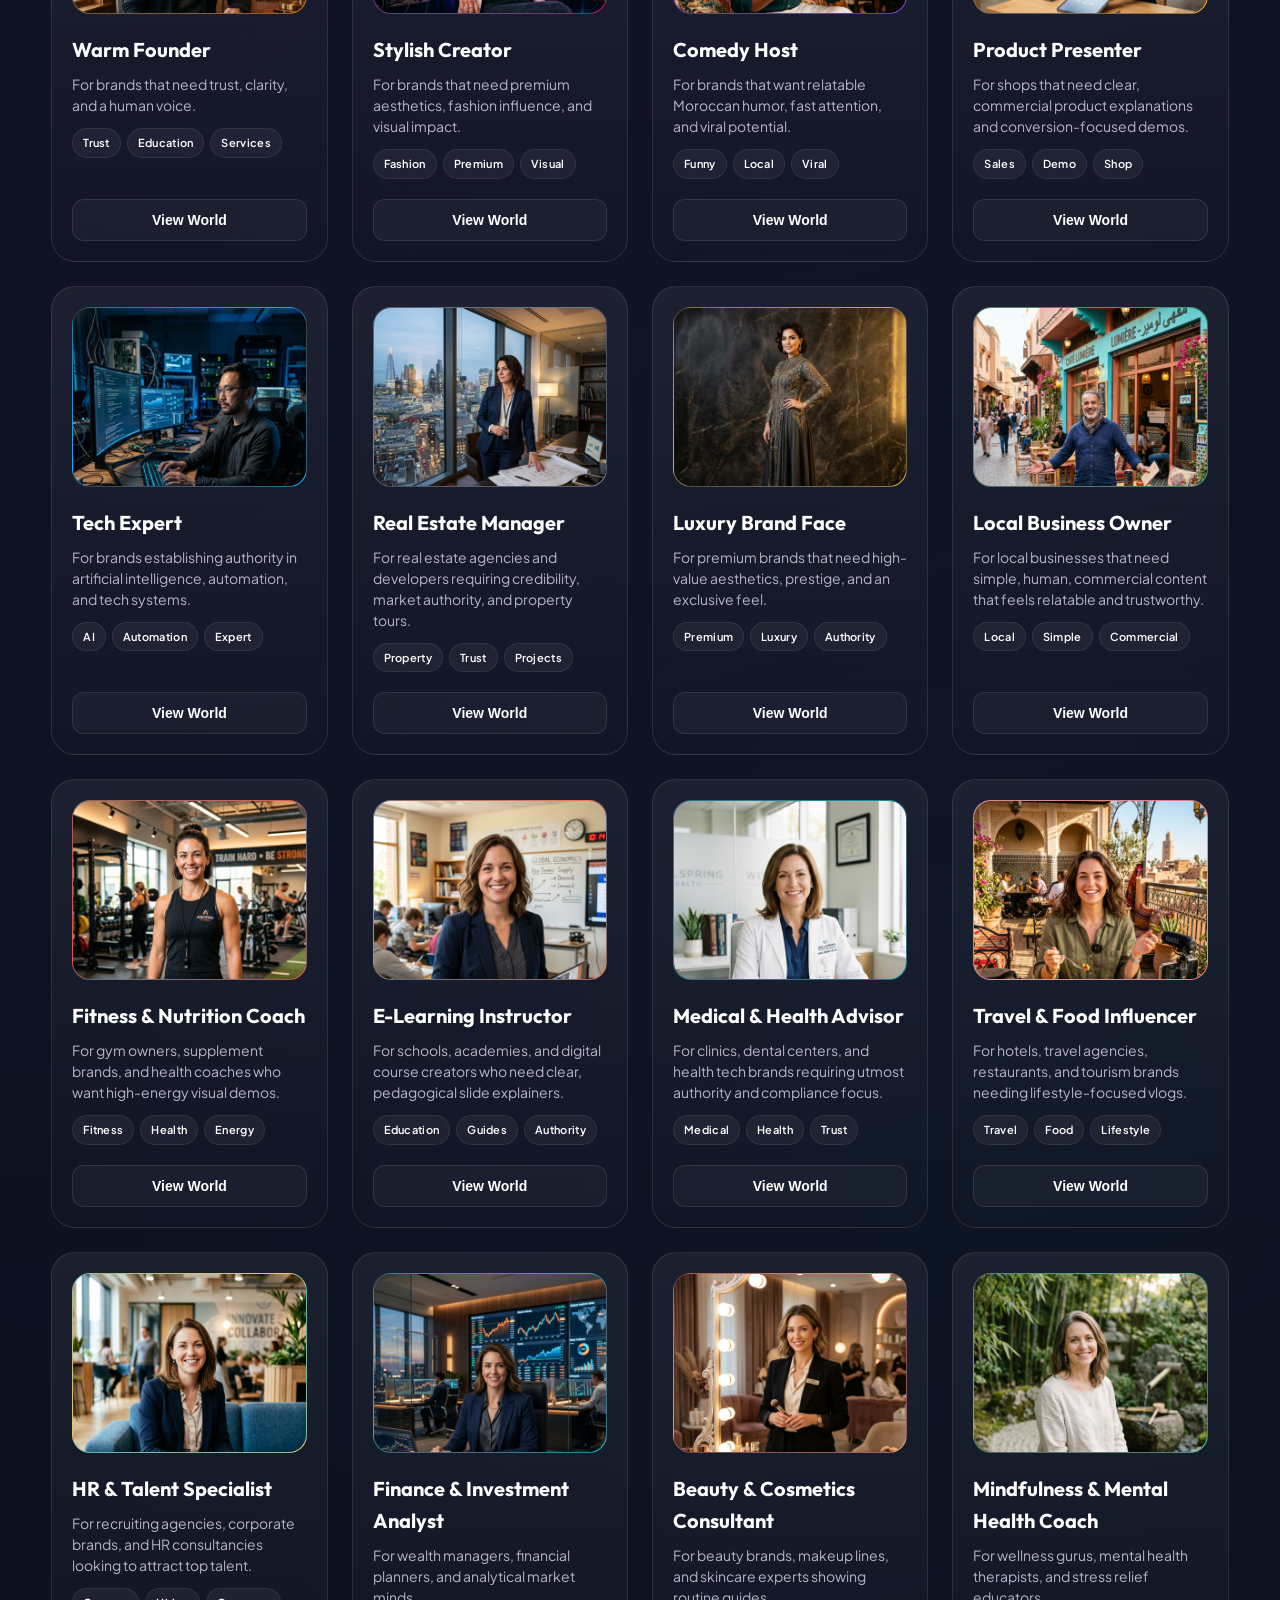
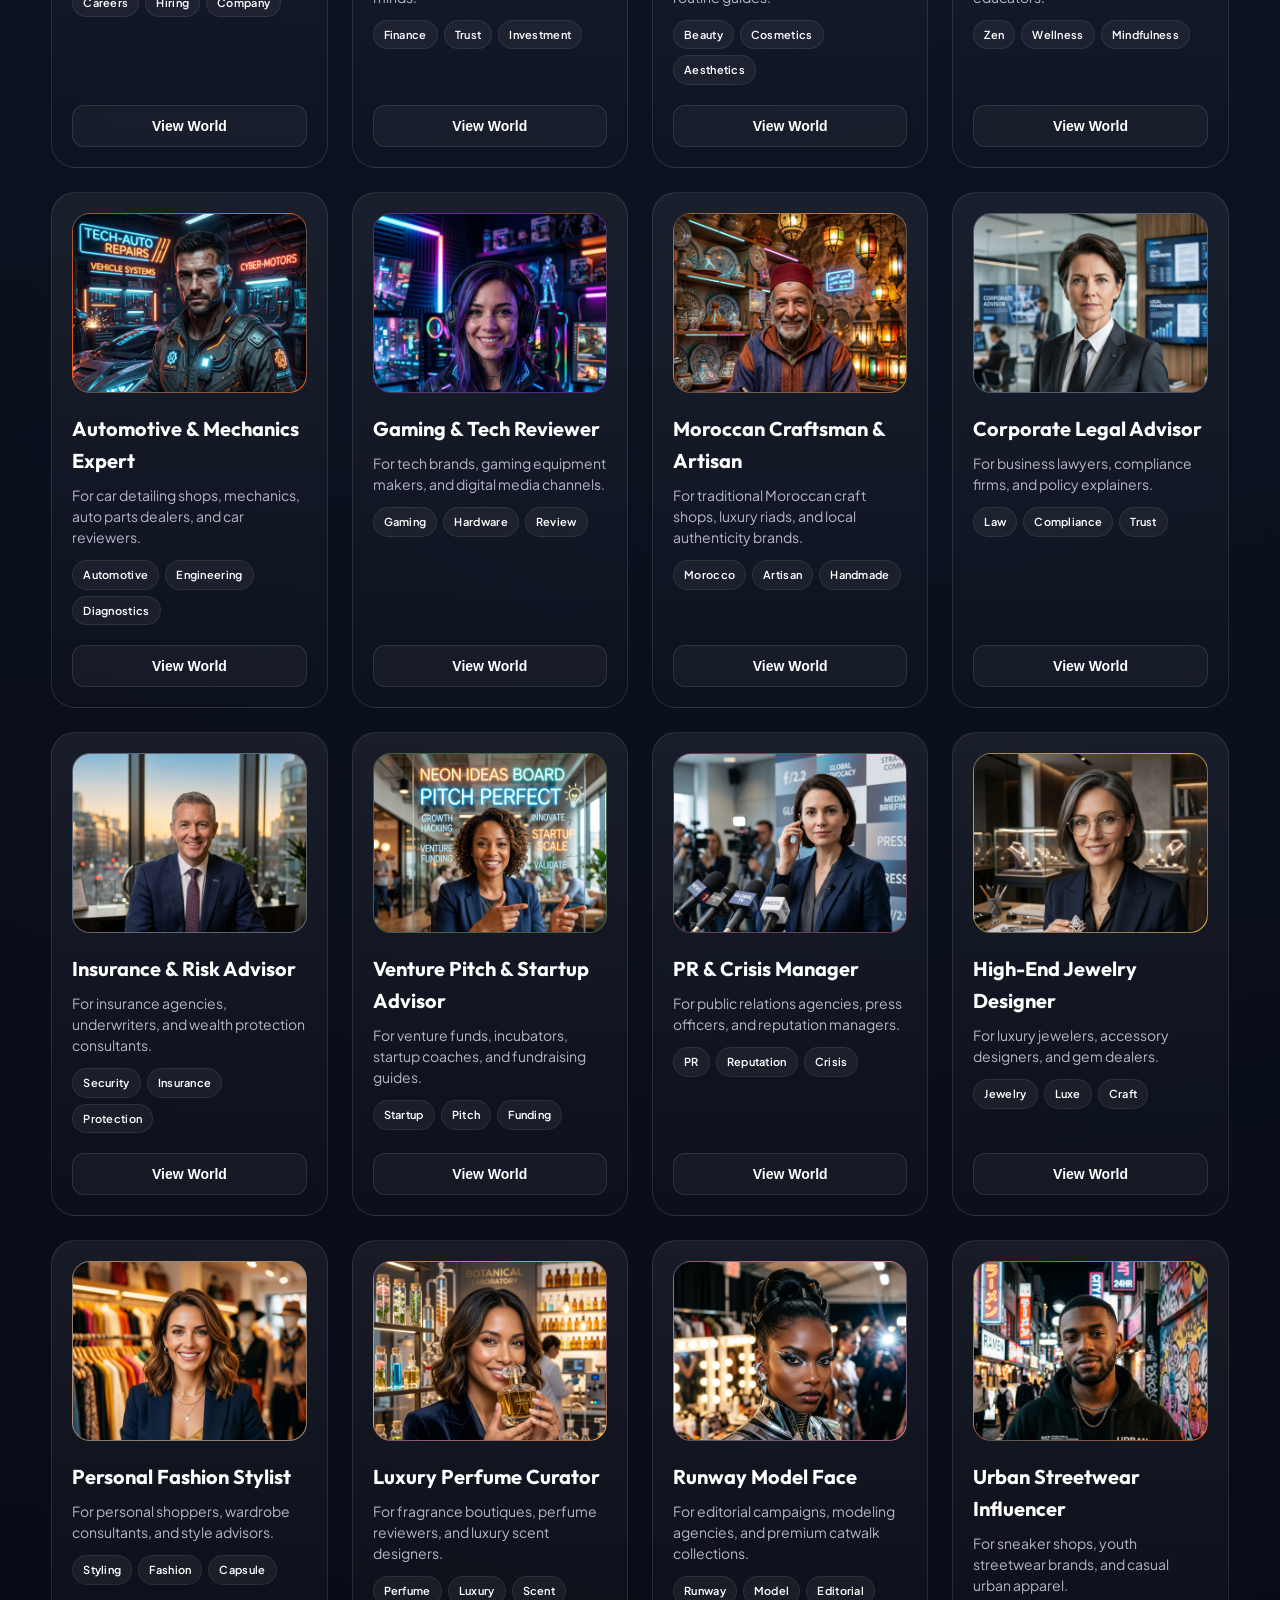
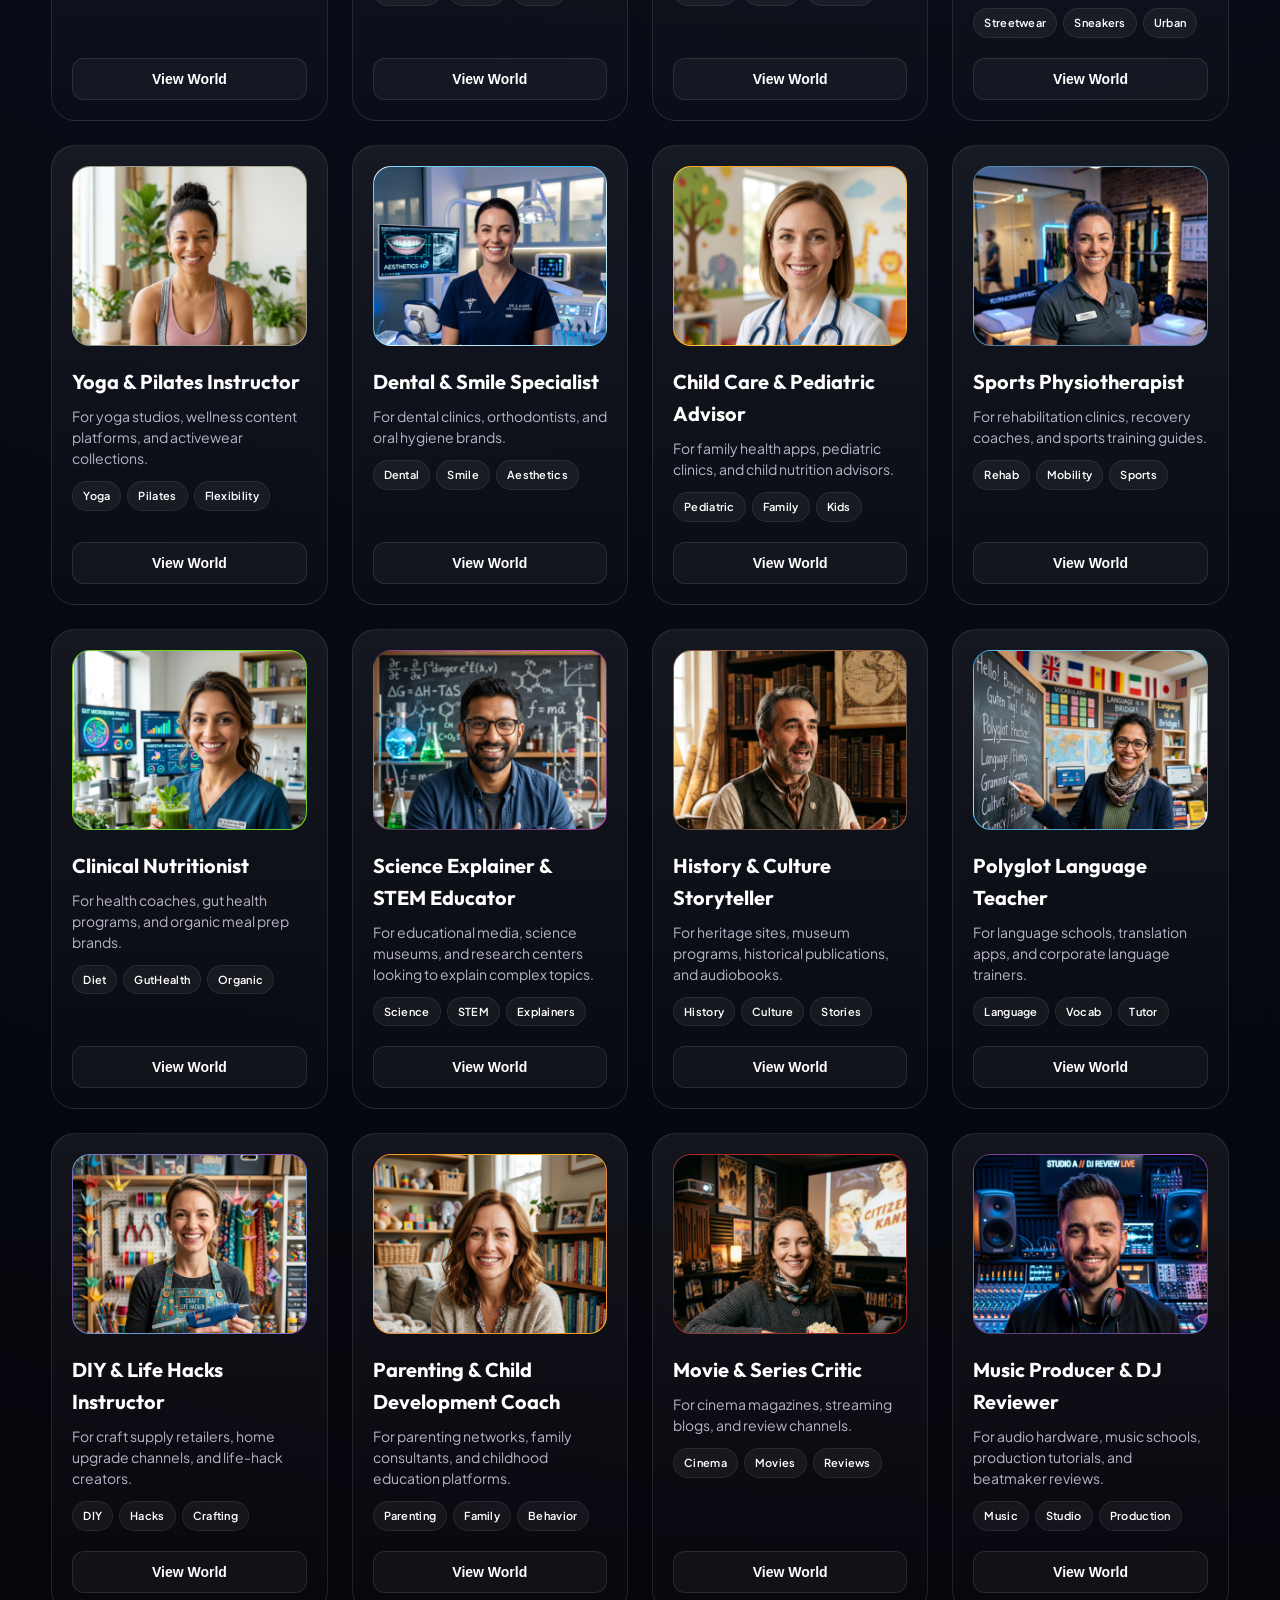
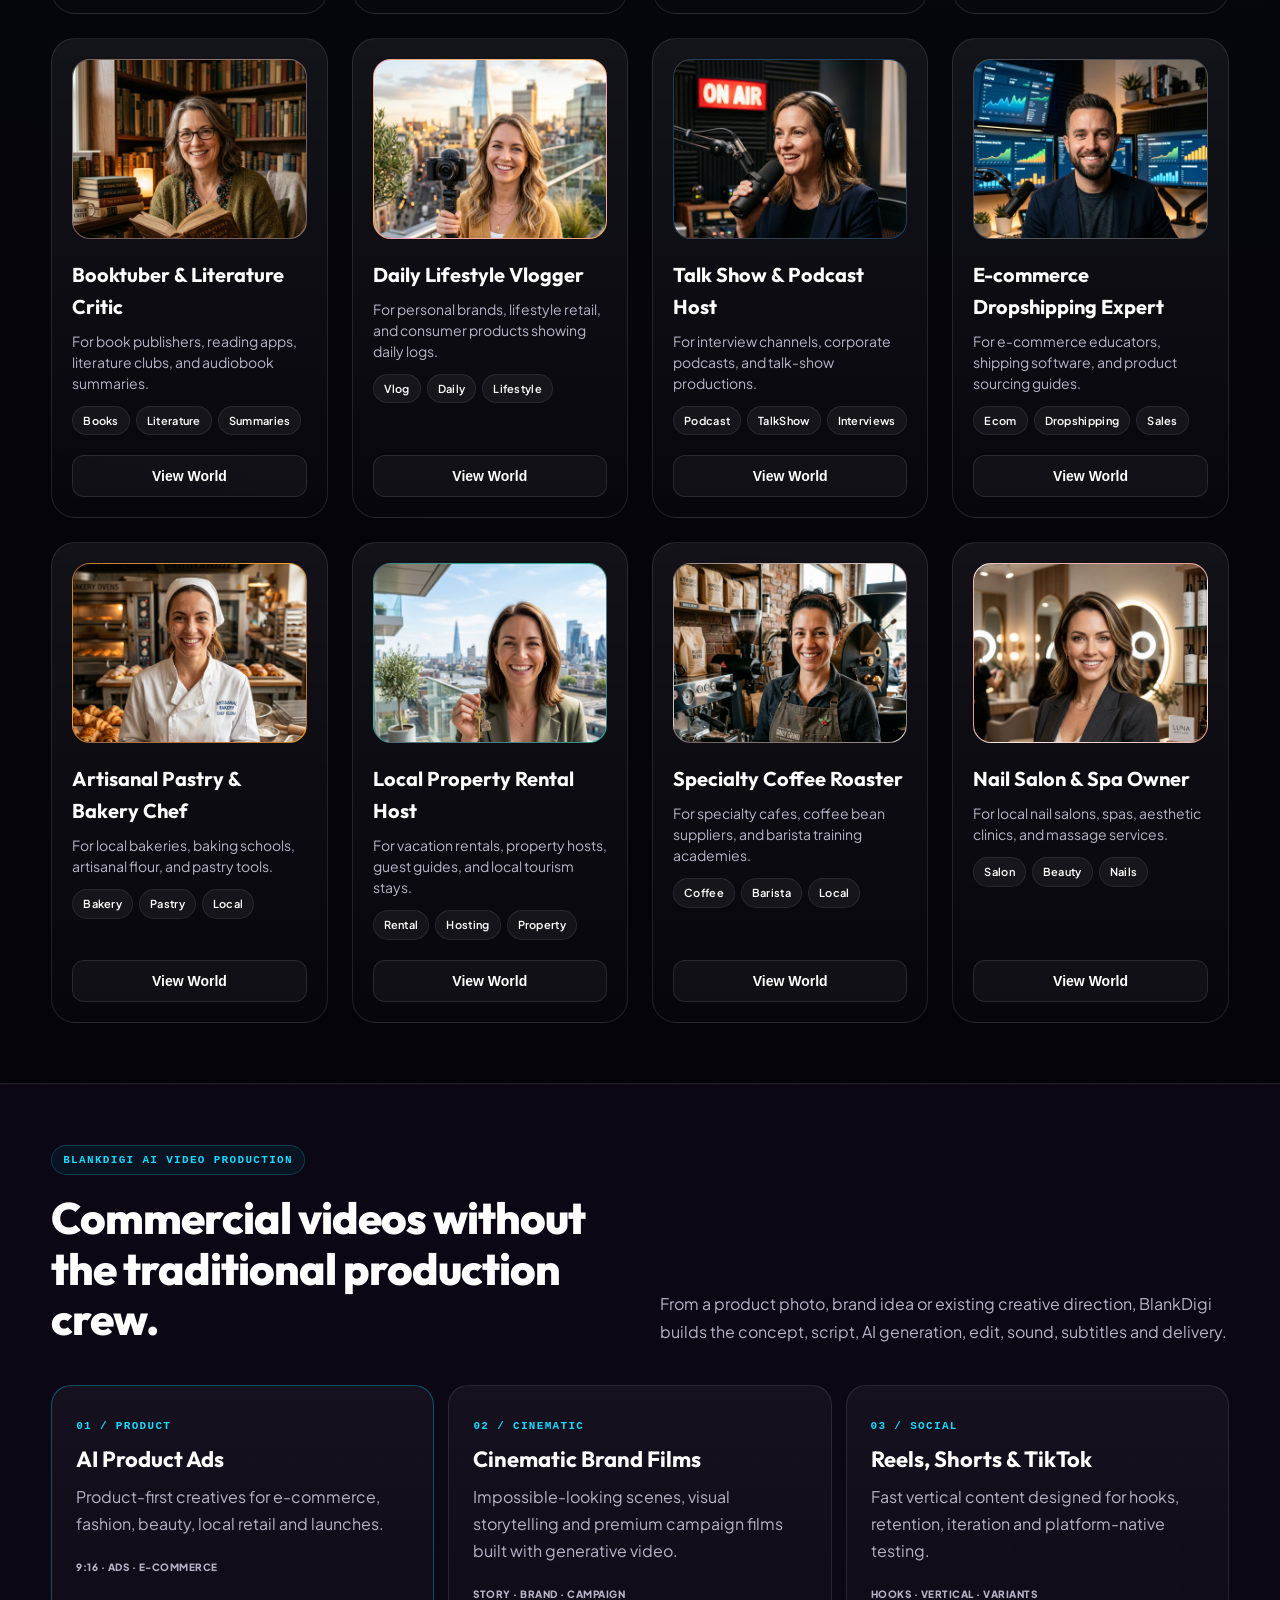
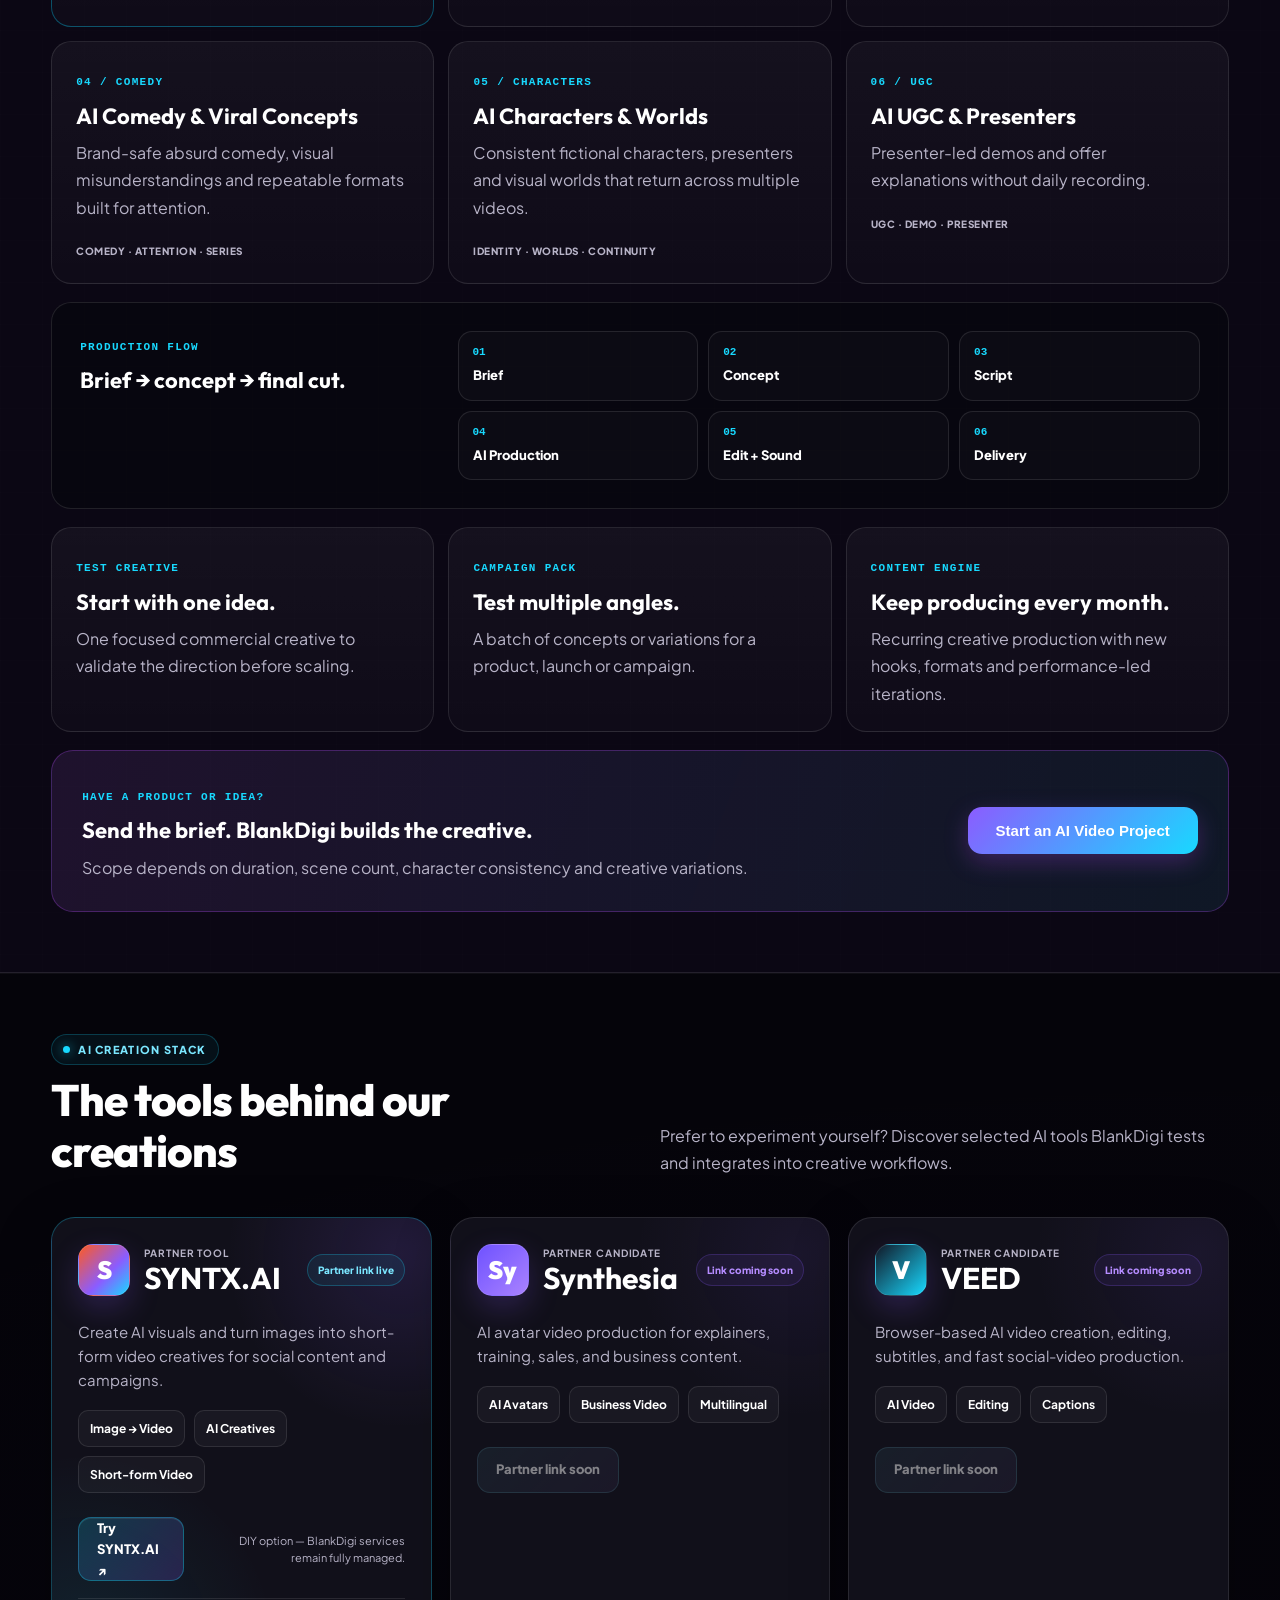
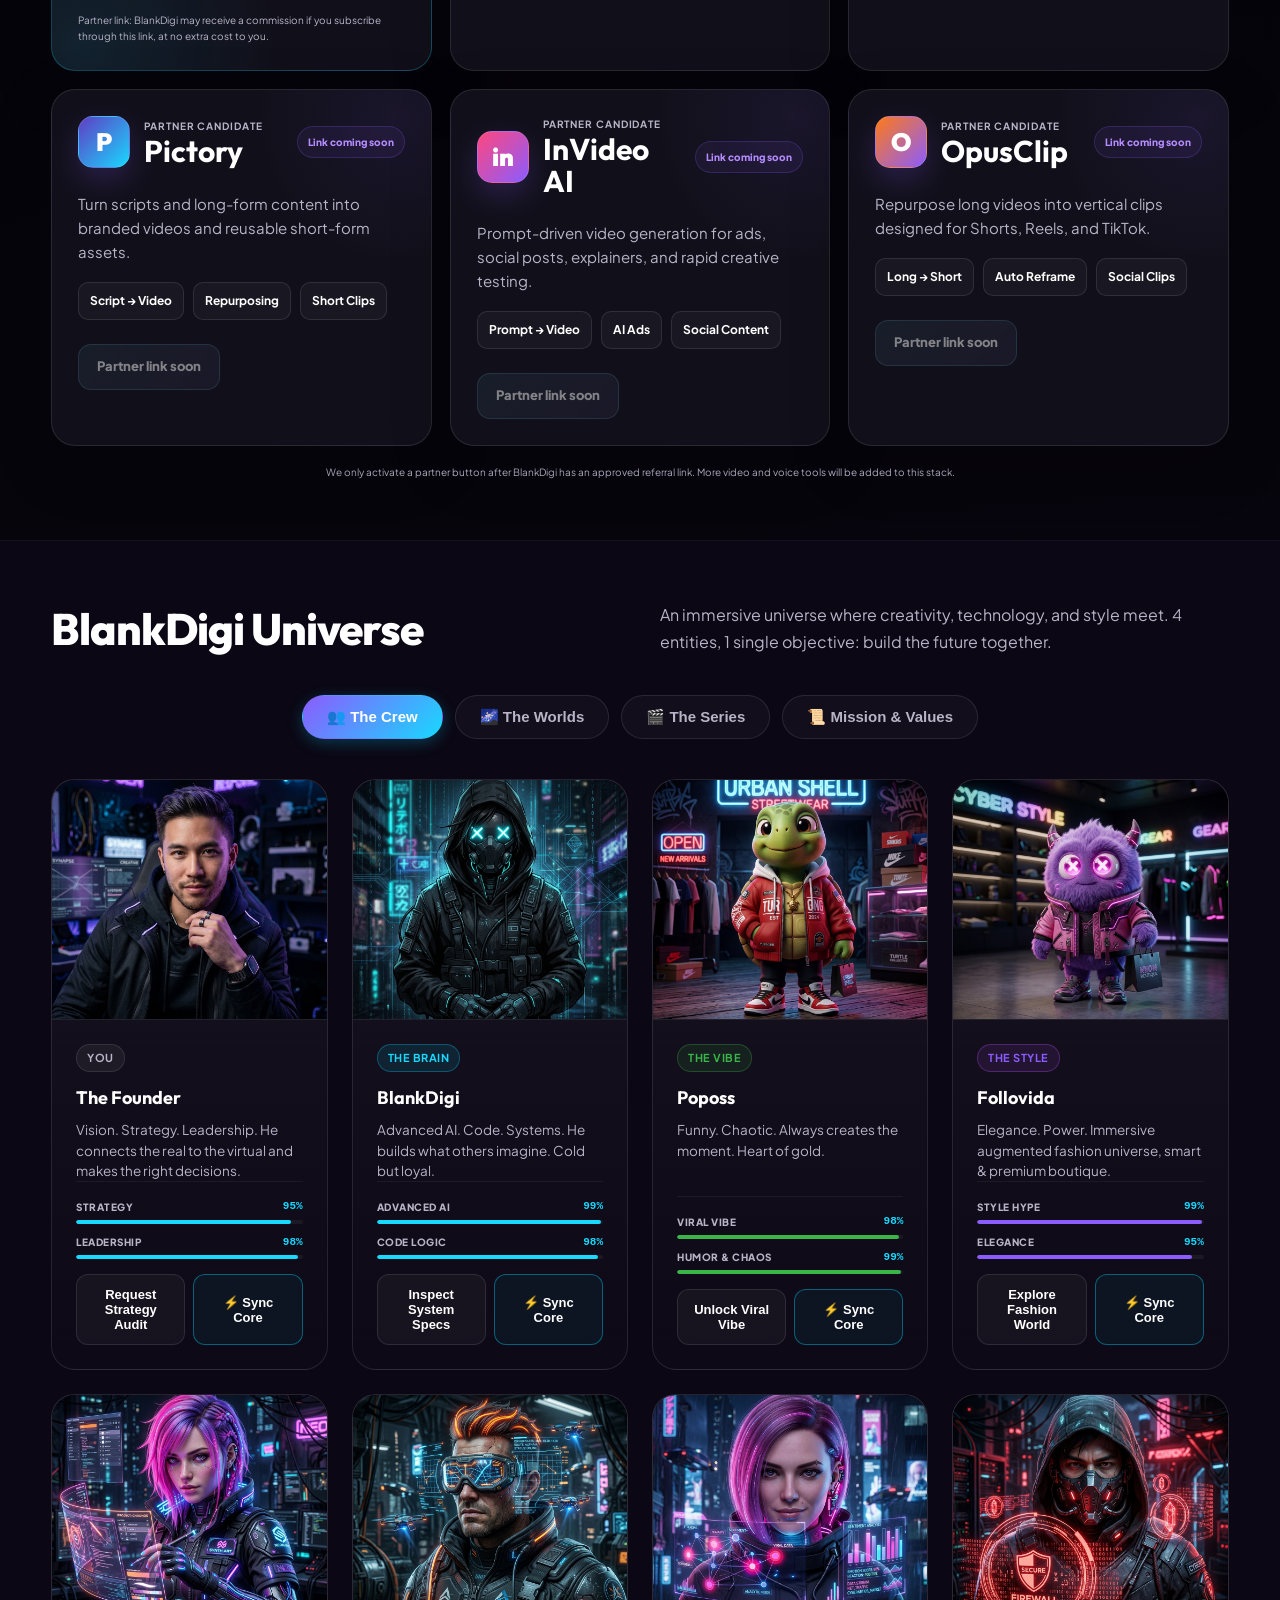
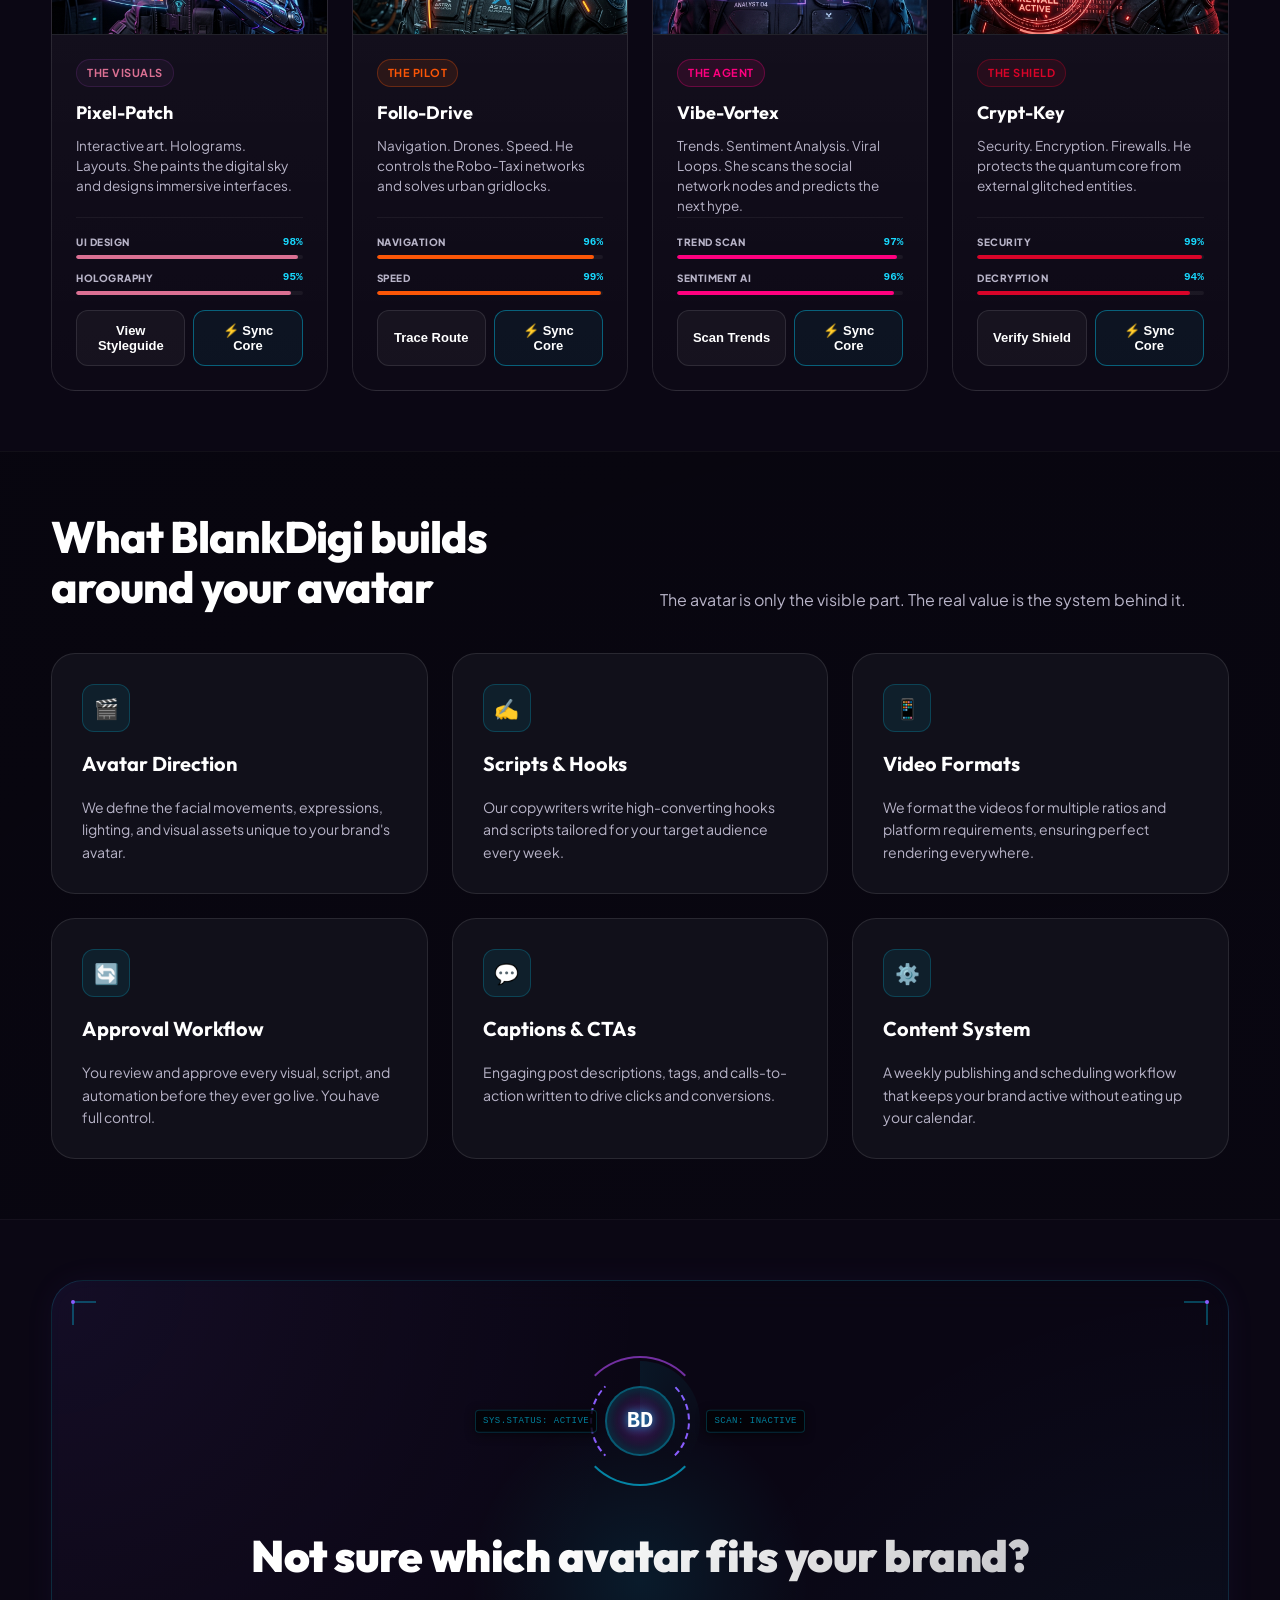
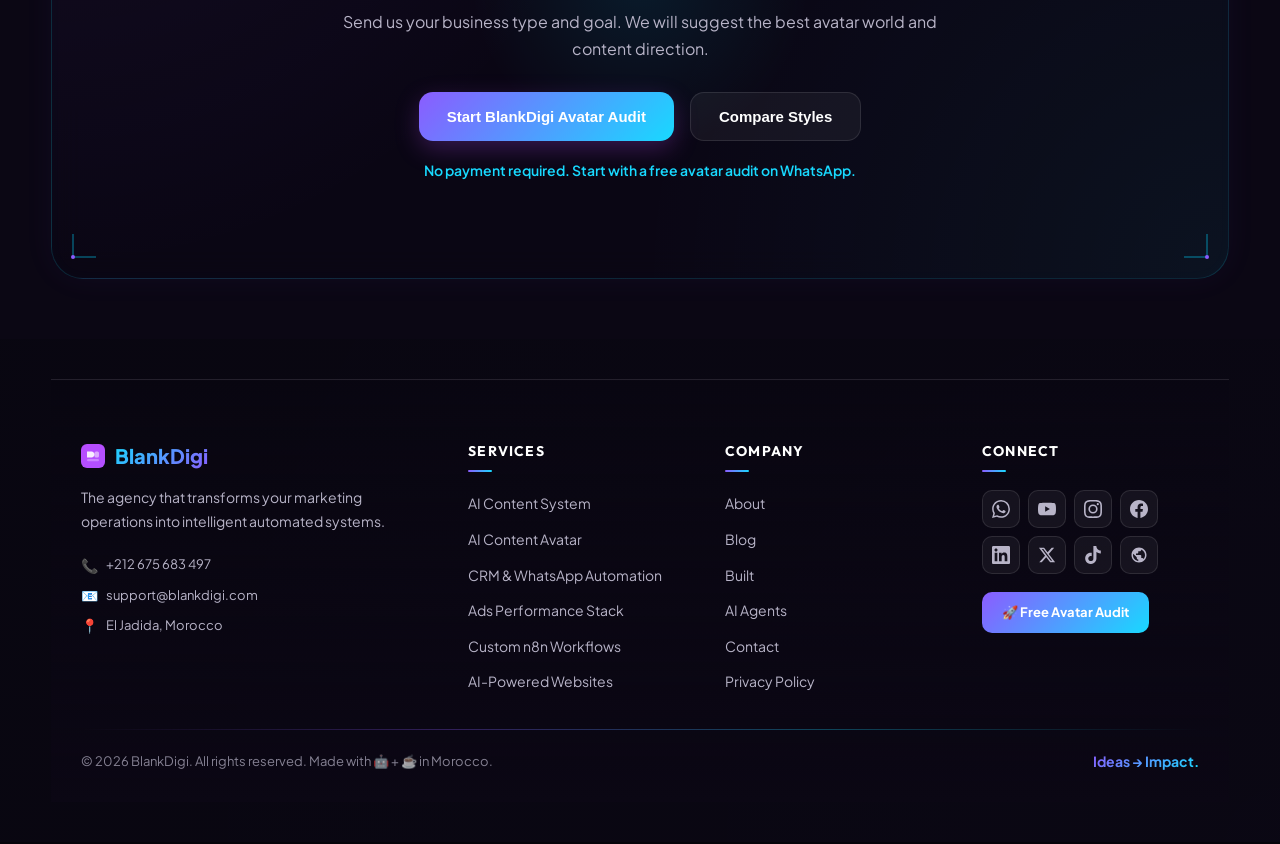
==== commit 4402170a: "Wire AI video production offer into Avatar Studio" ====
--- a/ai-content-avatar/index.html
+++ b/ai-content-avatar/index.html
@@ -6,15 +6,15 @@
   <meta http-equiv="X-UA-Compatible" content="ie=edge" />
   
   <!-- SEO Metadata -->
-  <title>AI Content Avatar Studio | BlankDigi</title>
-  <meta name="description" content="Choose an AI avatar world for your brand. BlankDigi builds scripts, visuals, captions, approvals, and weekly content systems around your avatar." />
+  <title>AI Content & Video Studio | BlankDigi</title>
+  <meta name="description" content="BlankDigi creates AI avatars, product ads, cinematic brand films, comedy creatives and recurring short-form video systems for brands." />
   <link rel="canonical" href="https://blankdigi.com/ai-content-avatar/" />
   
   <!-- Open Graph / Facebook -->
   <meta property="og:type" content="website" />
   <meta property="og:url" content="https://blankdigi.com/ai-content-avatar/" />
-  <meta property="og:title" content="AI Content Avatar Studio | BlankDigi" />
-  <meta property="og:description" content="Pick your avatar world. BlankDigi builds the content system around it." />
+  <meta property="og:title" content="AI Content & Video Studio | BlankDigi" />
+  <meta property="og:description" content="AI avatar systems and commercial AI video production for brands, ads and social content." />
   <meta property="og:image" content="https://blankdigi.com/assets/images/avatar-worlds/blankdigi-avatar-preview.jpg" />
 
   <!-- Stylesheet -->
@@ -1207,5 +1207,6 @@
 
   <!-- Scripts -->
   <script src="avatar-worlds.js"></script>
+  <script src="ai-video-offer.js"></script>
 </body>
 </html>
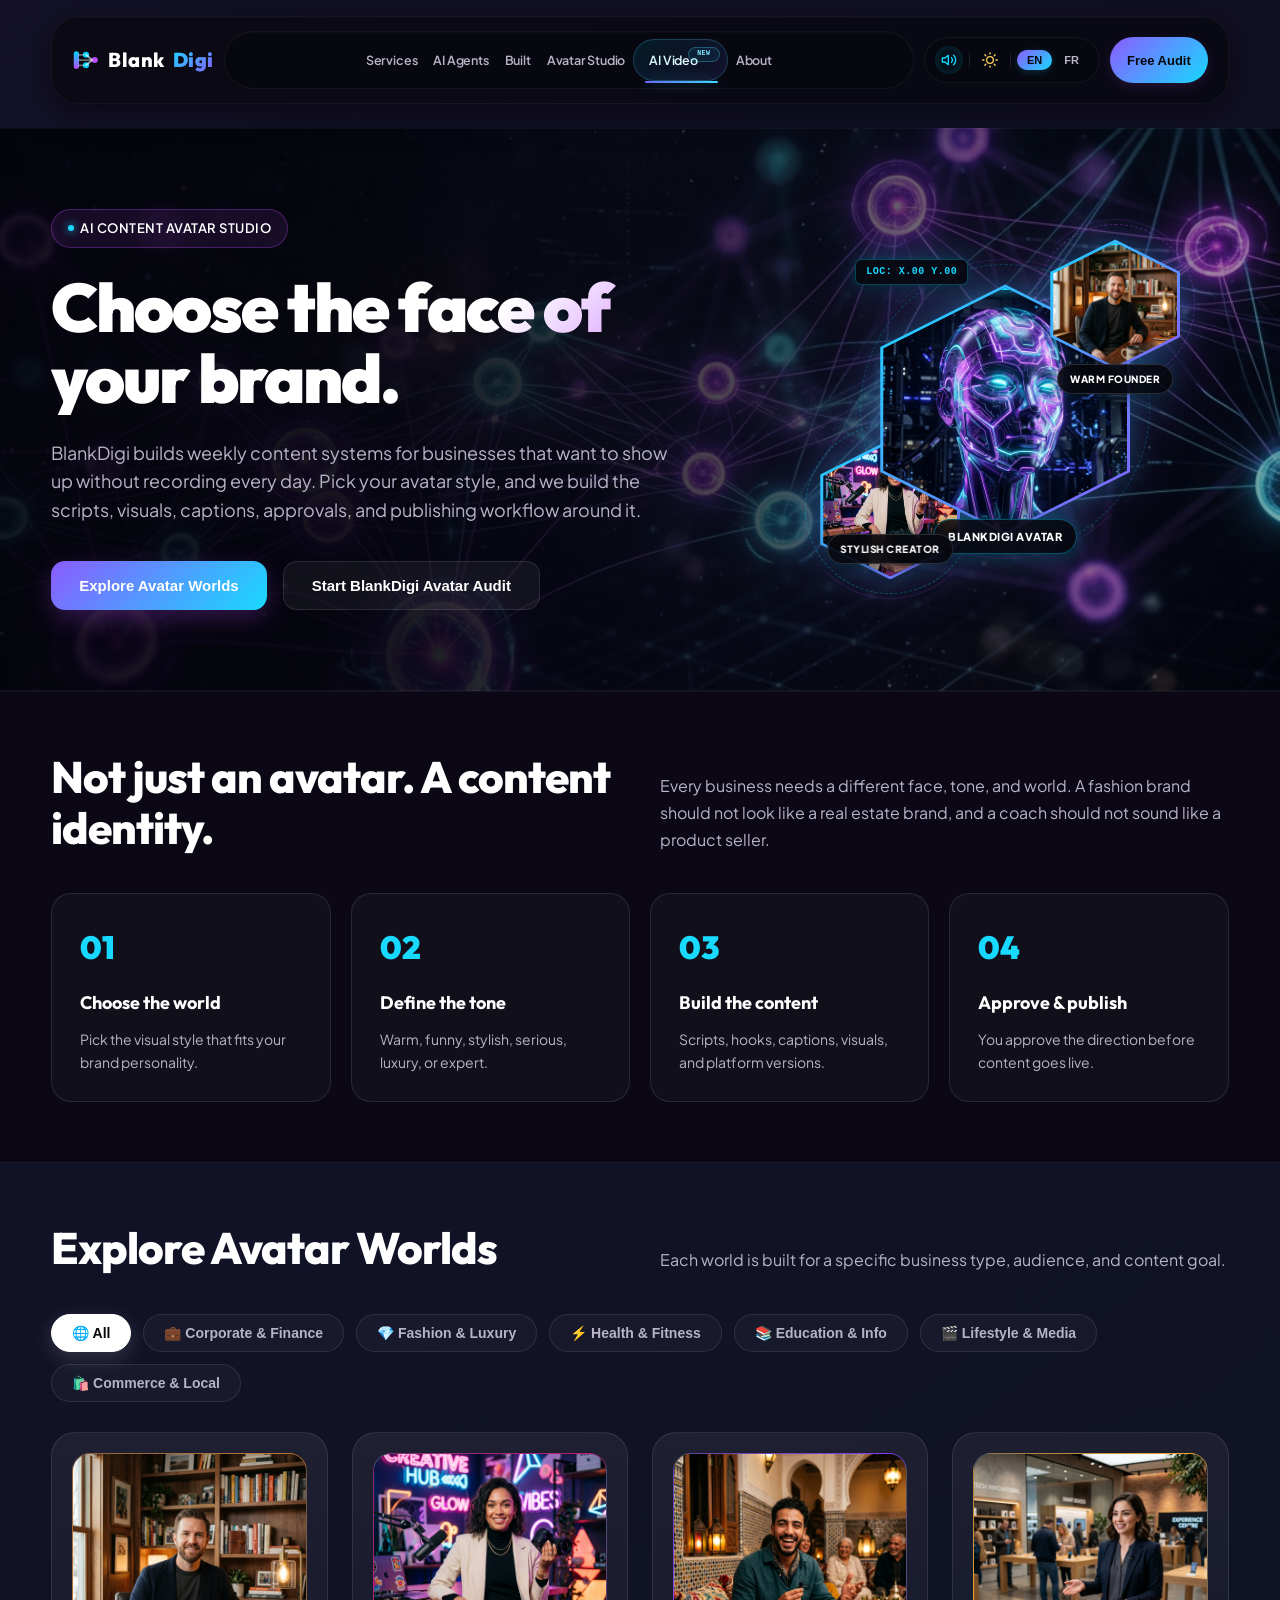
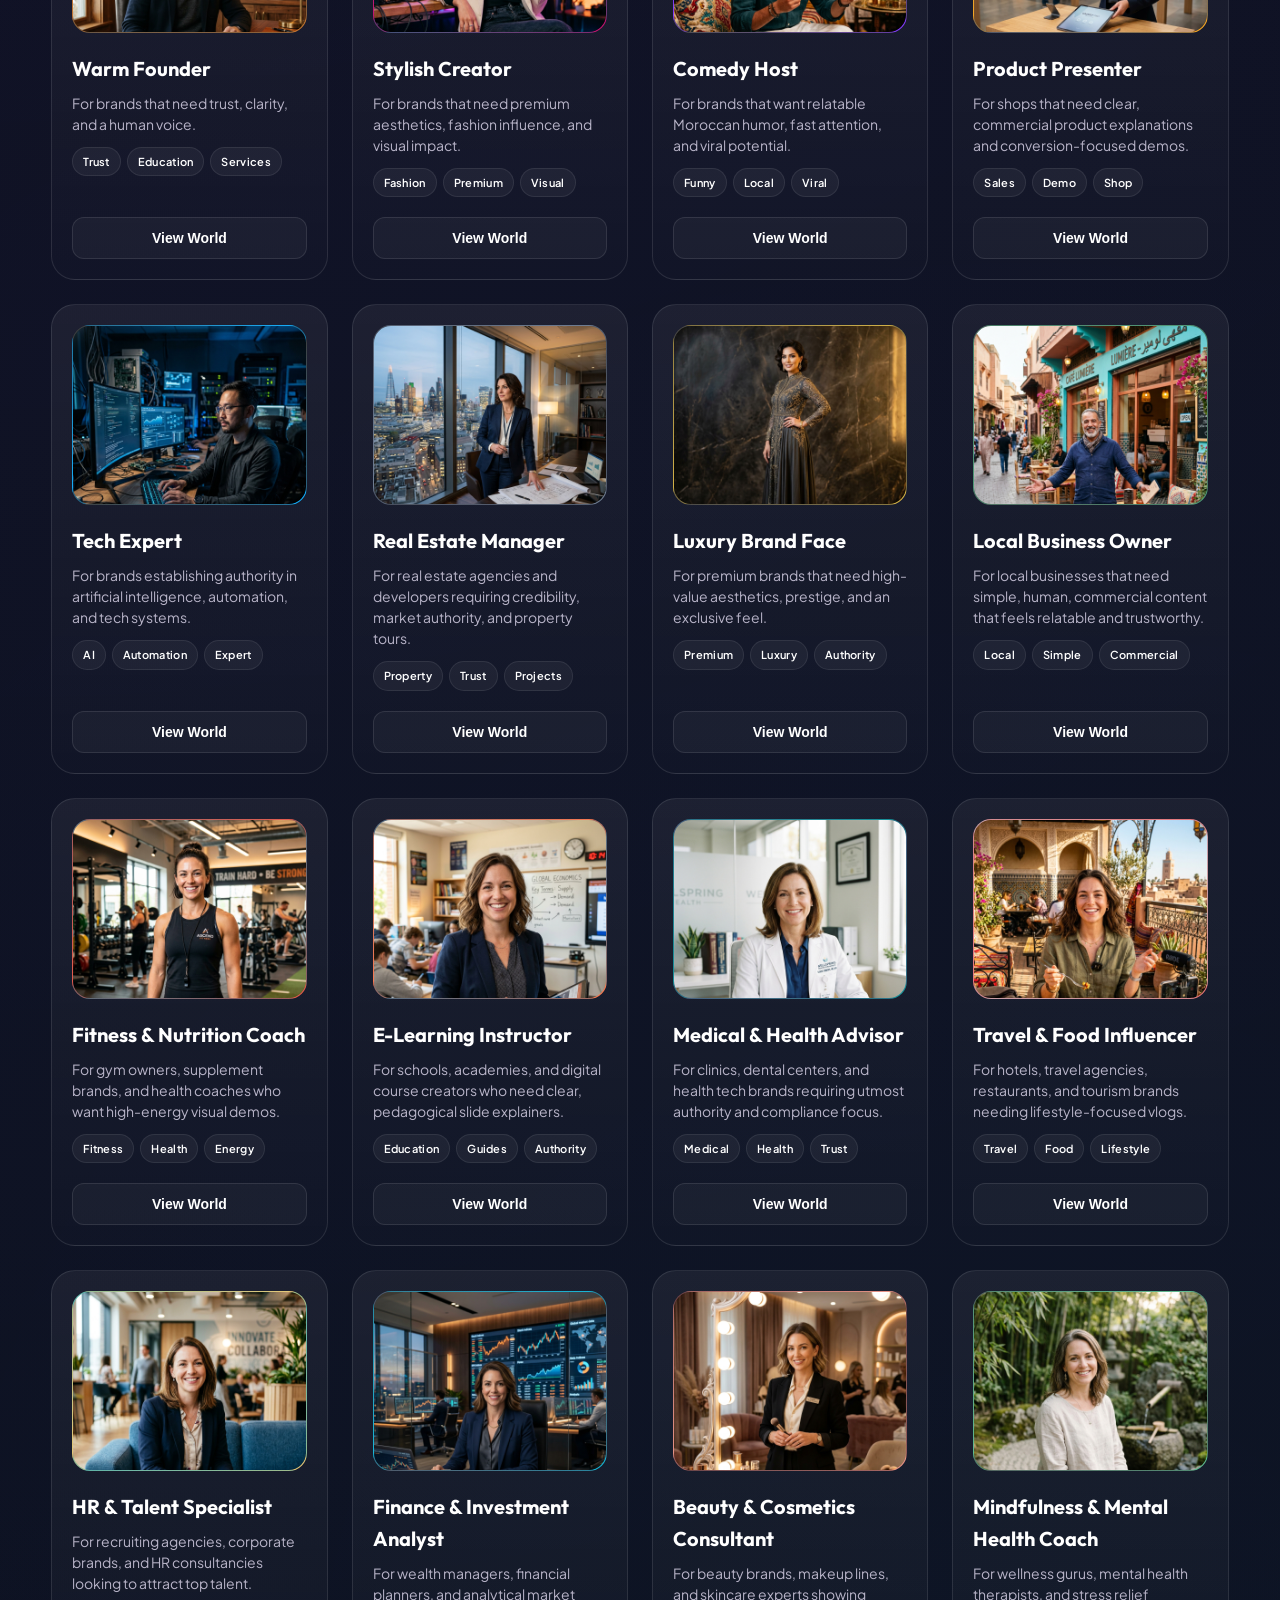
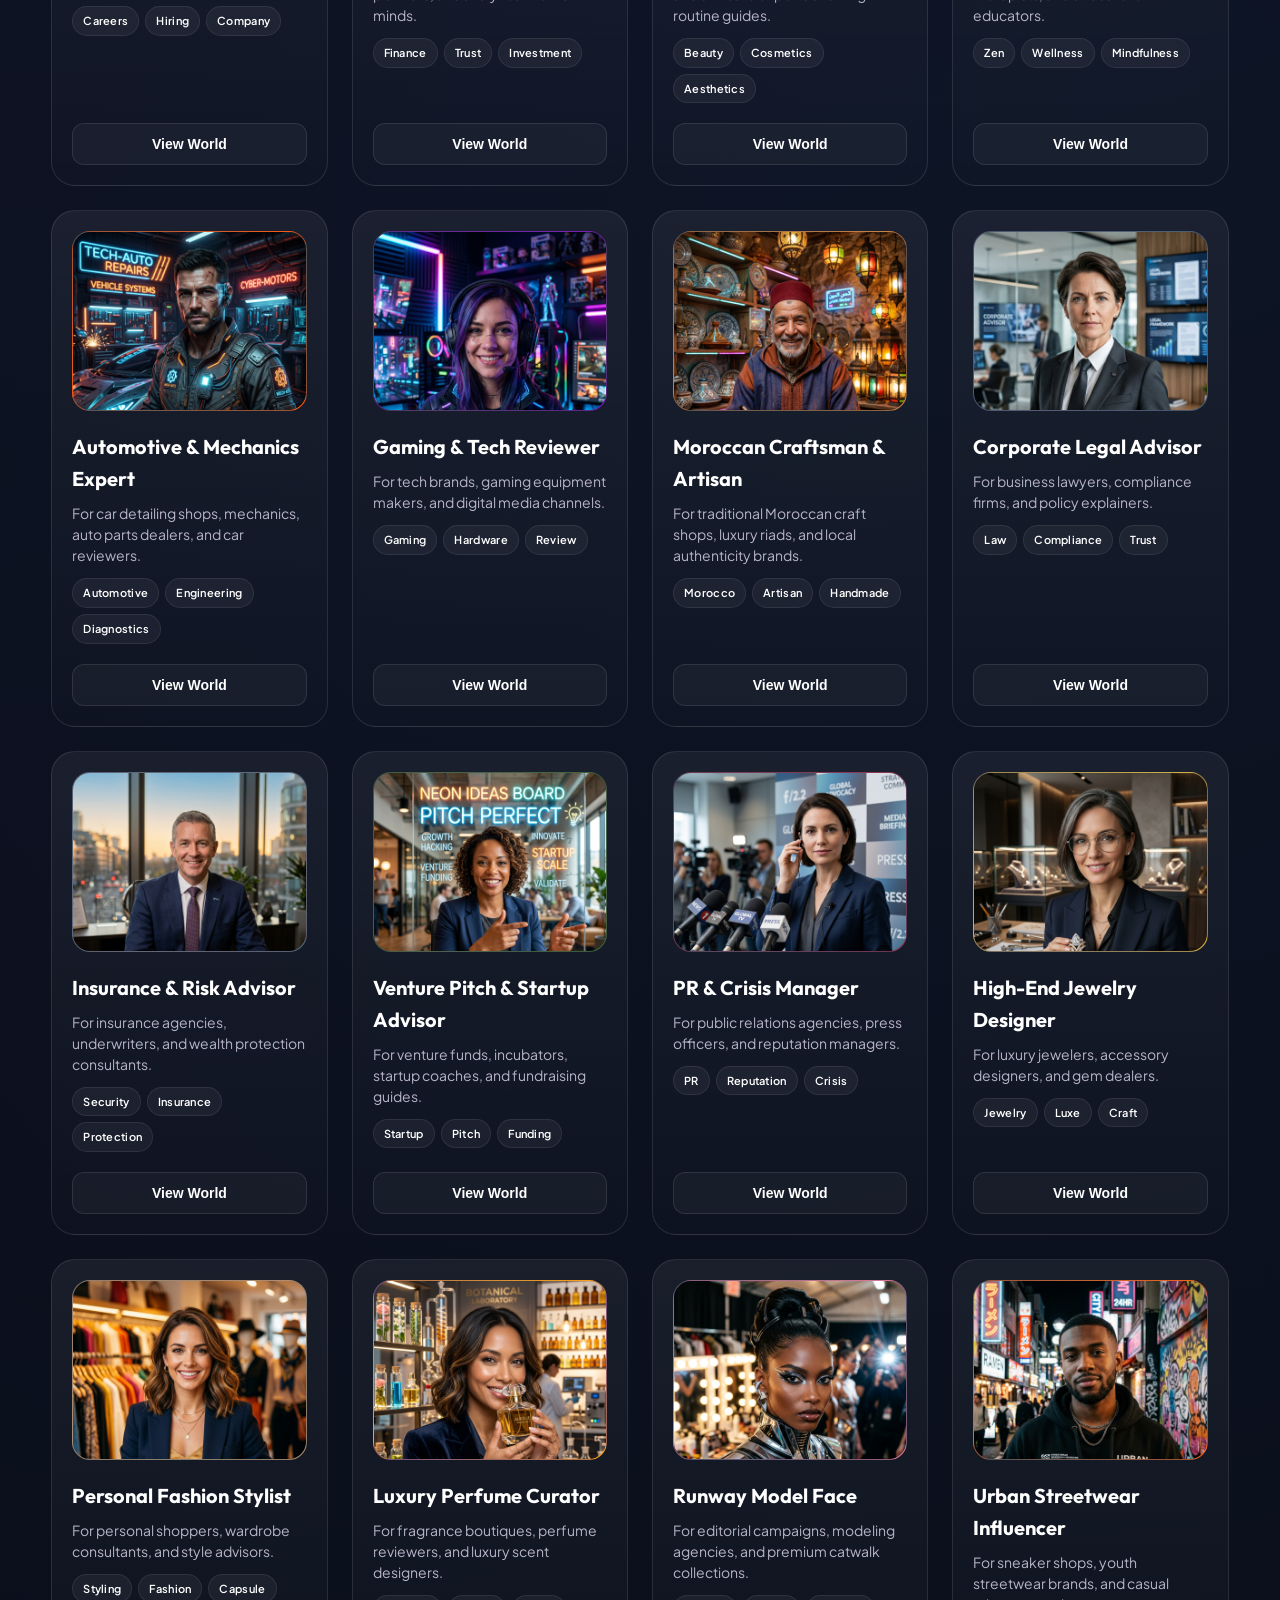
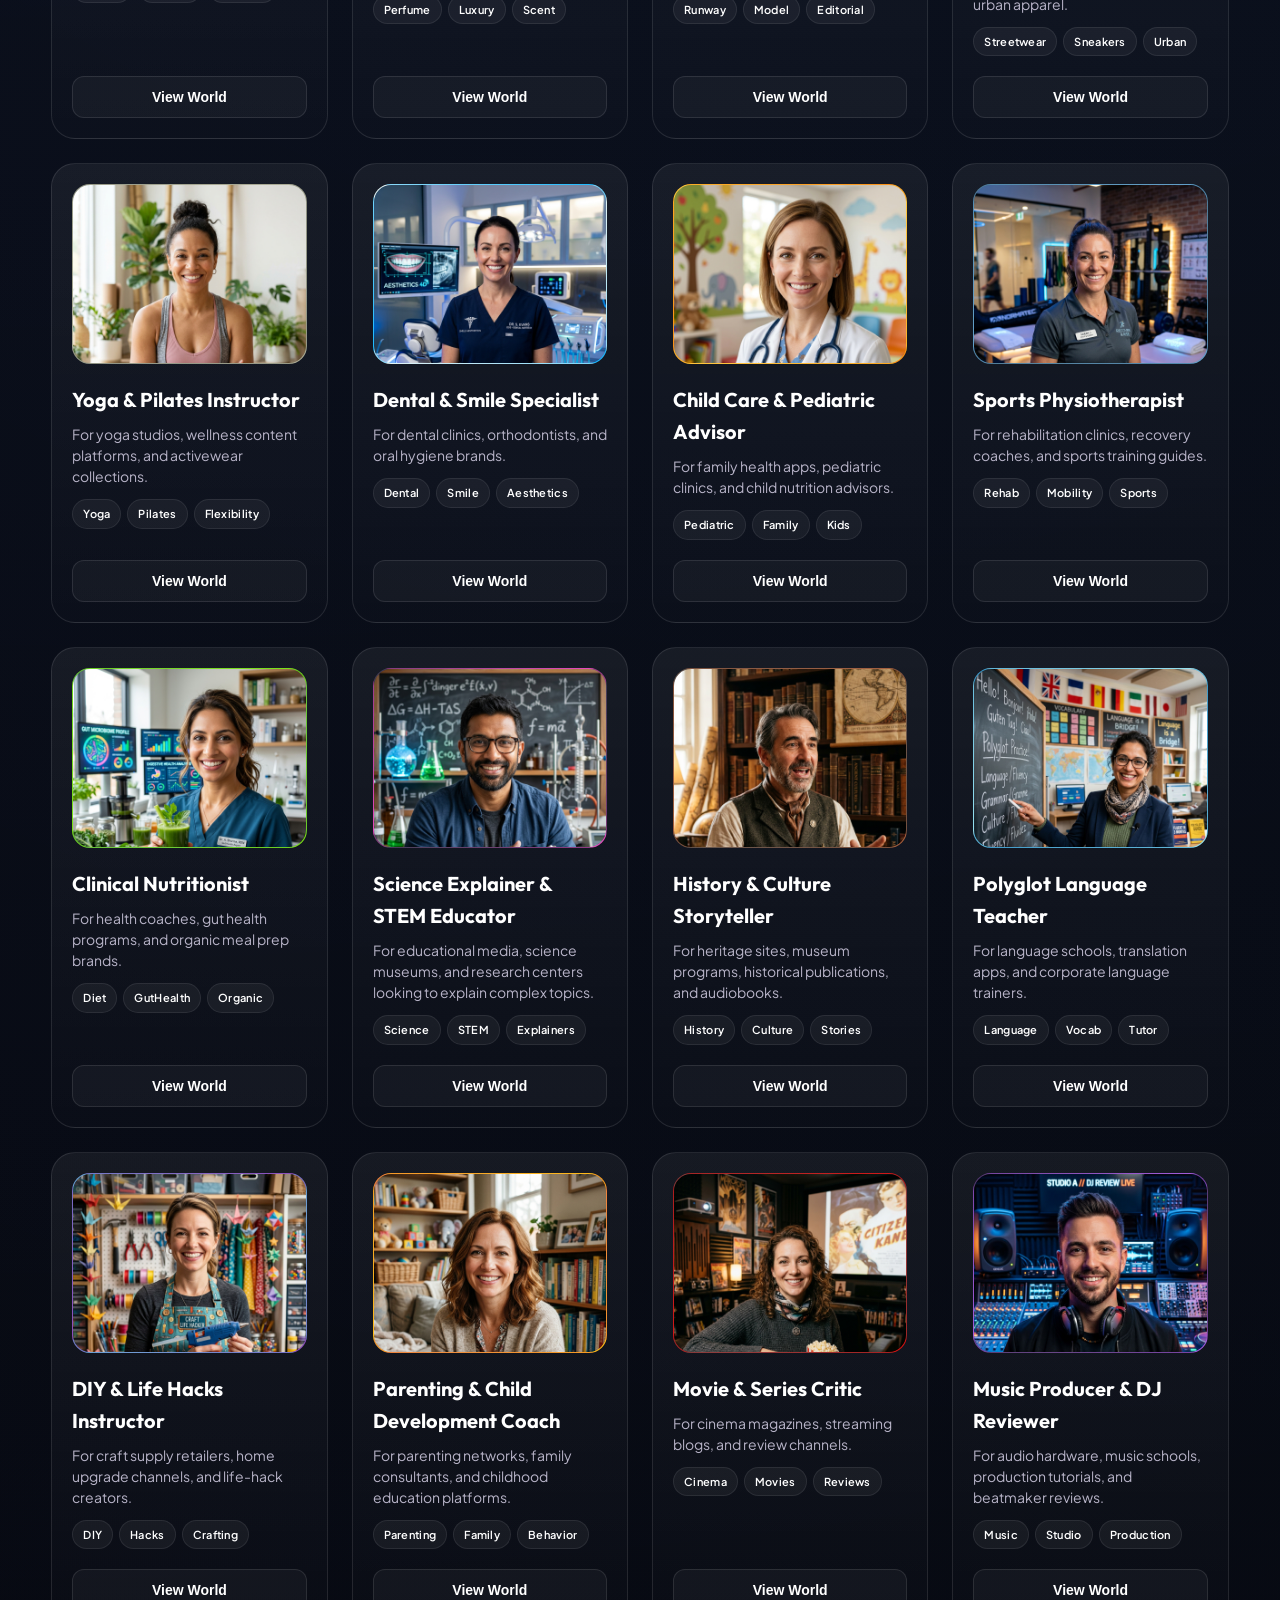
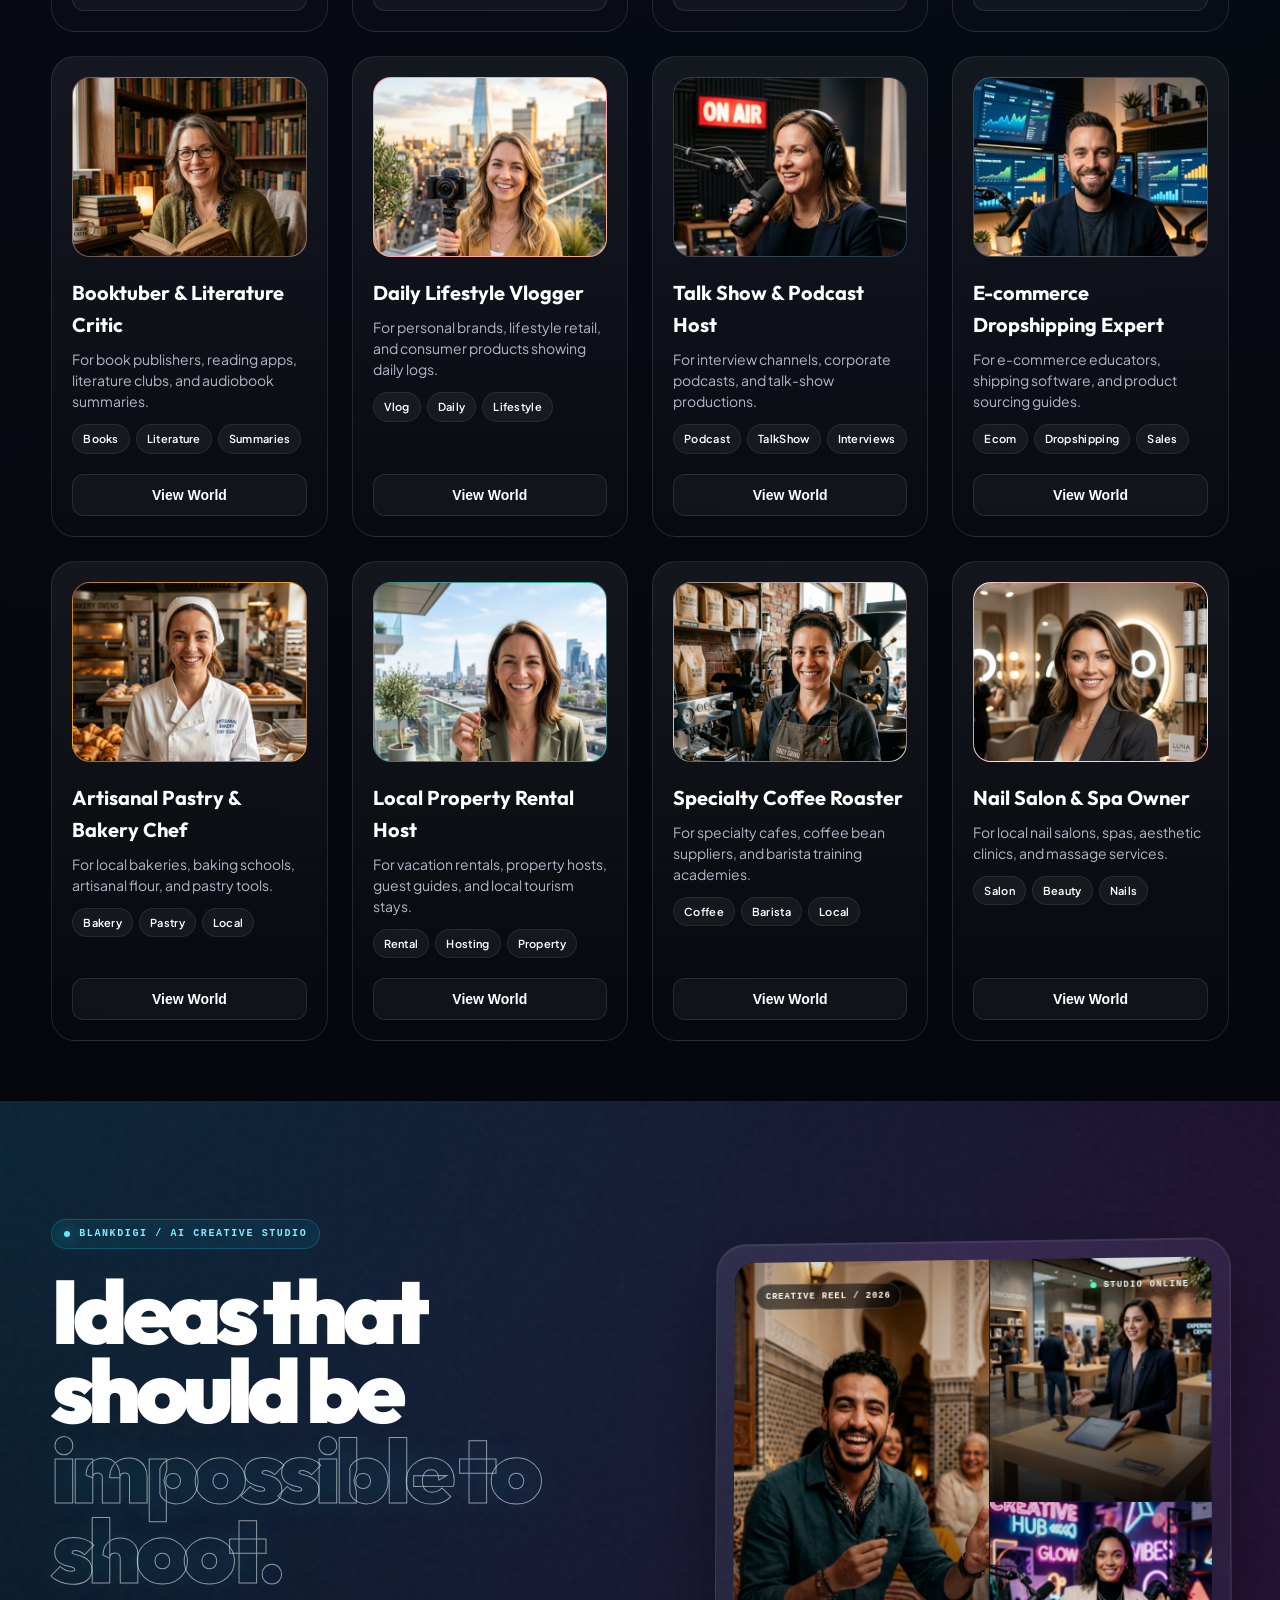
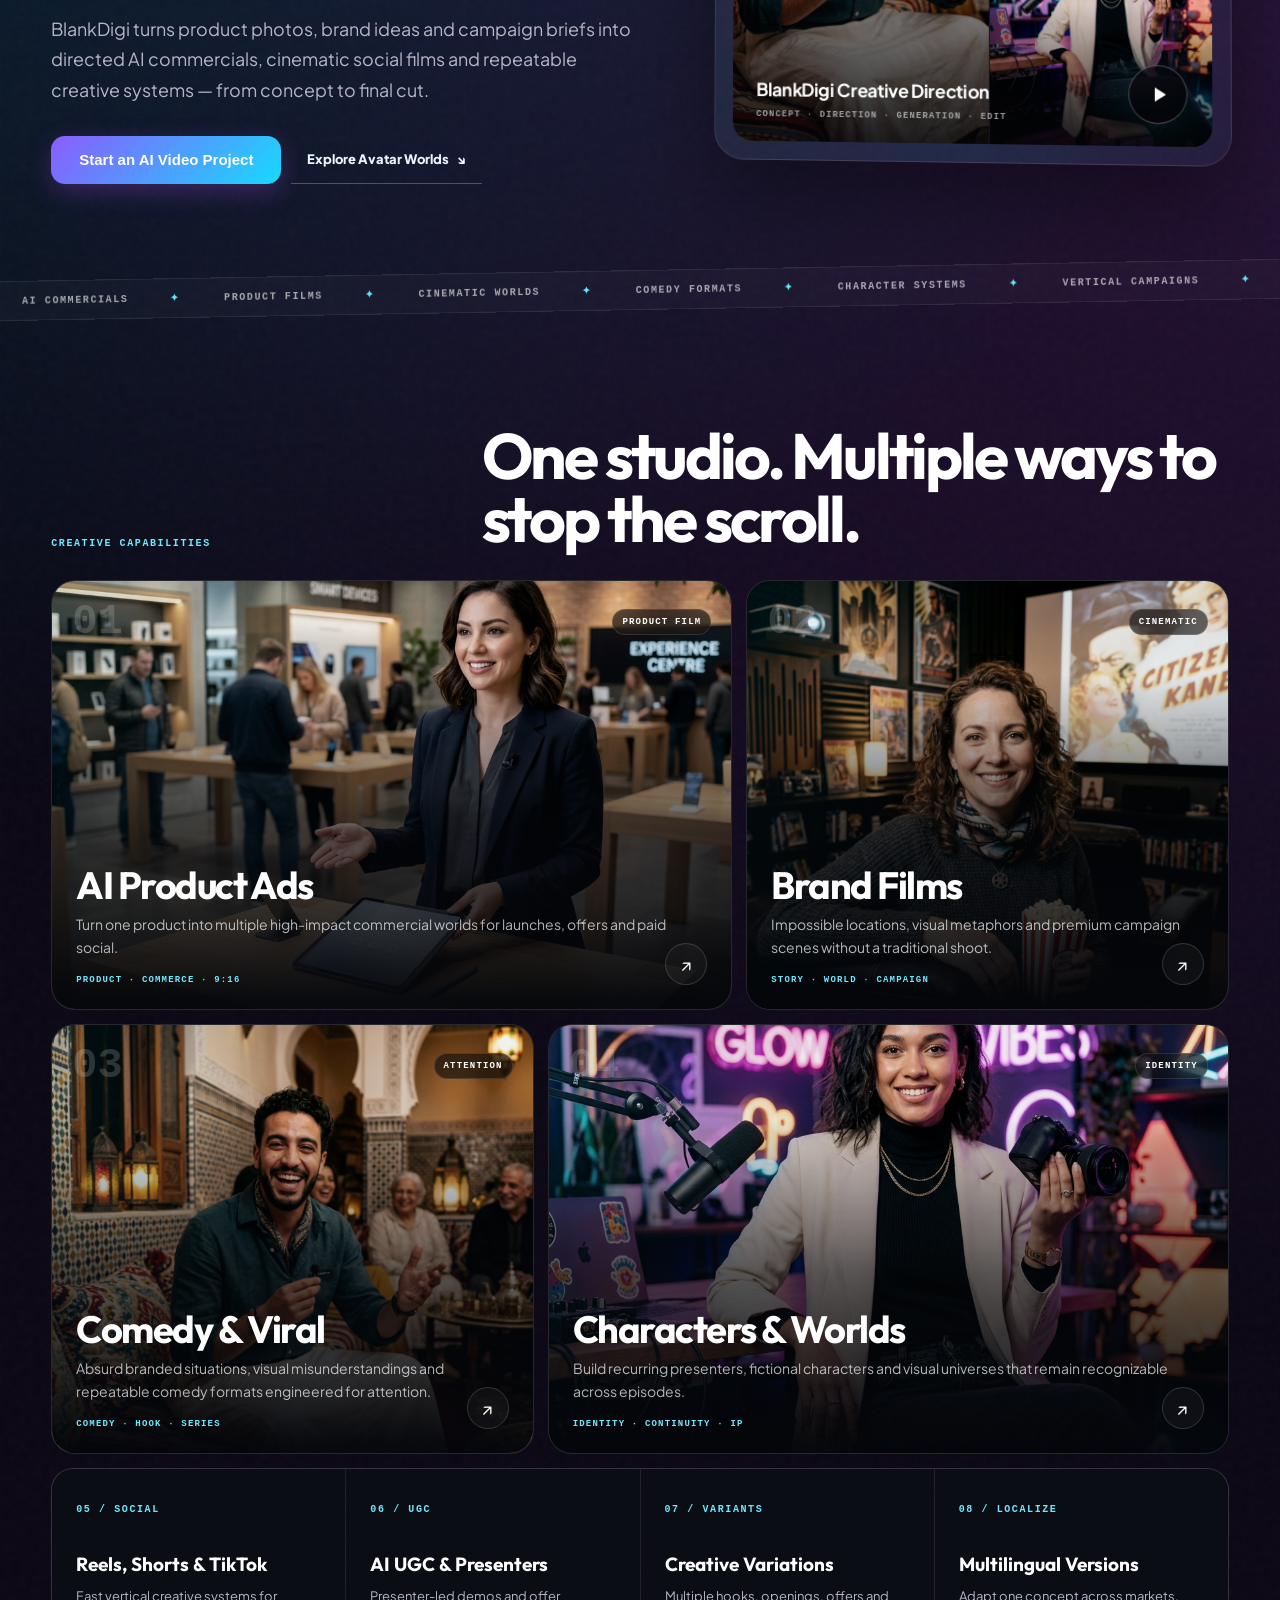
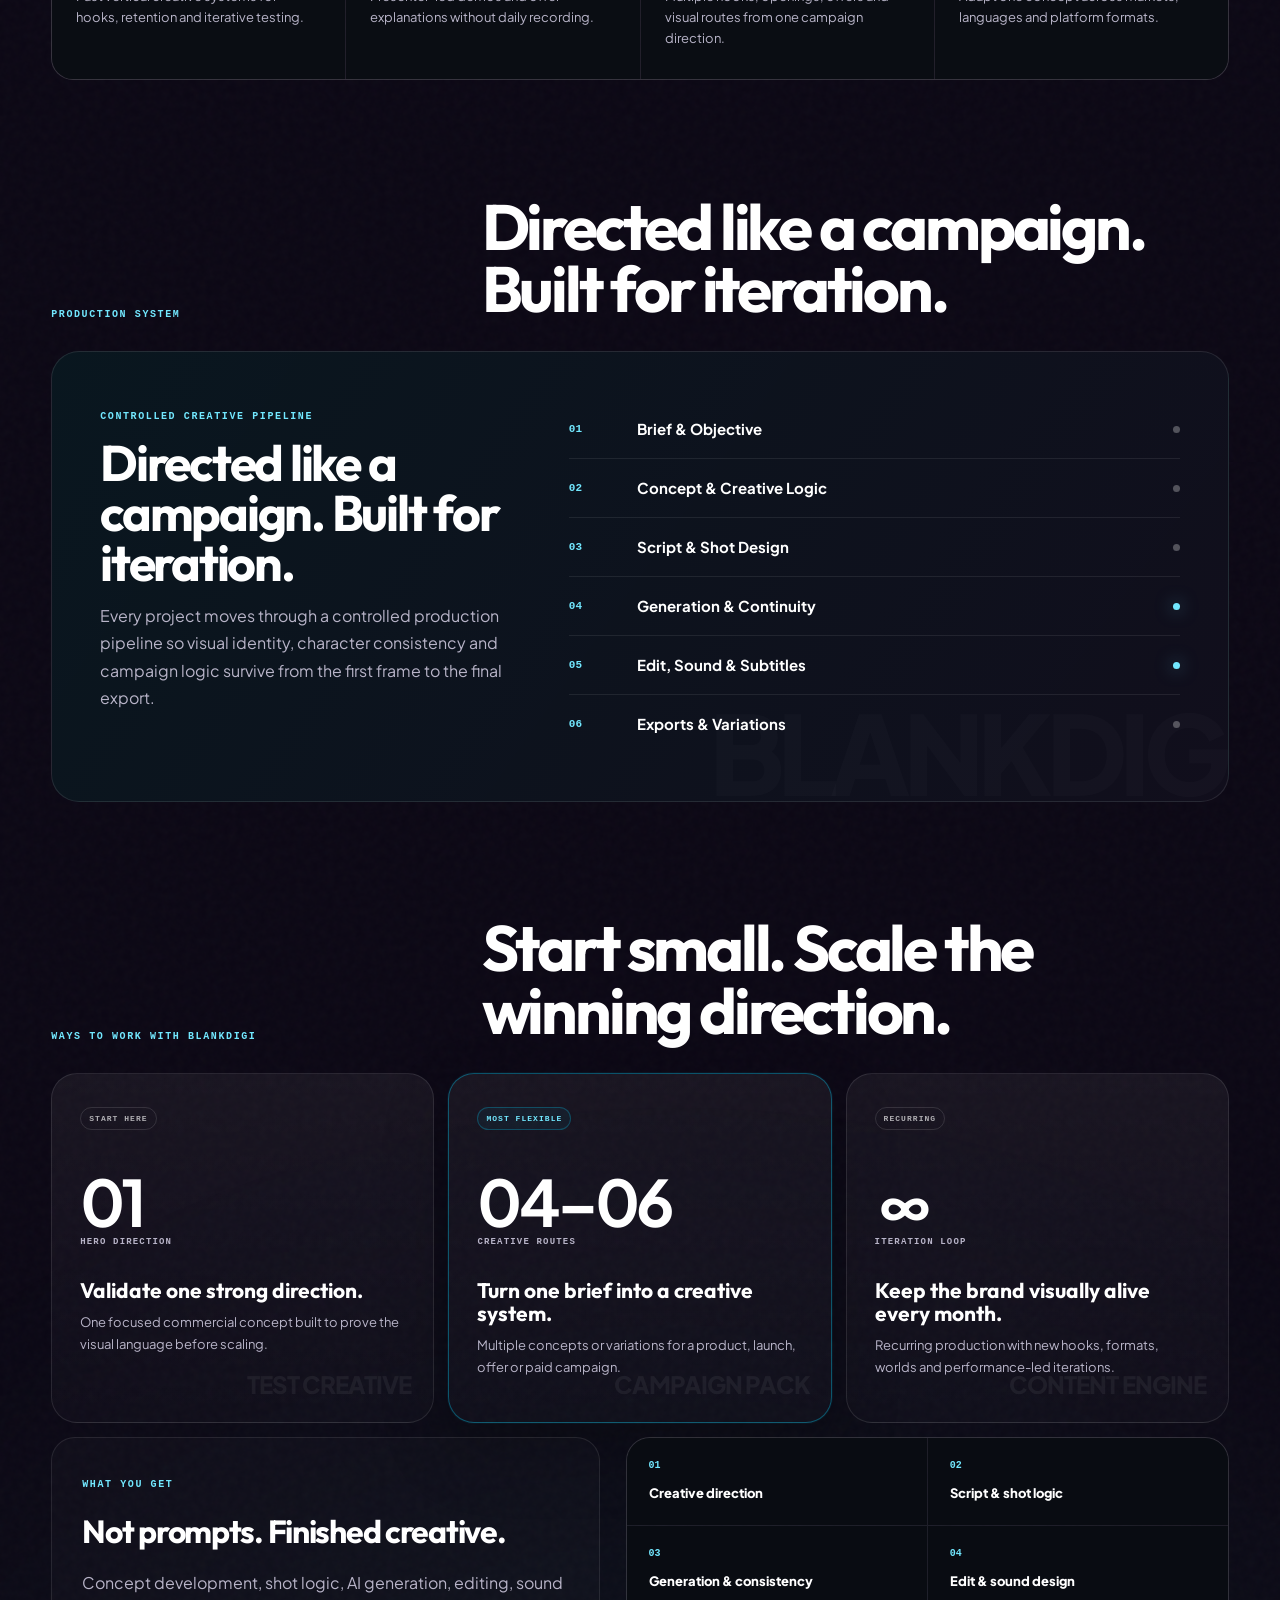
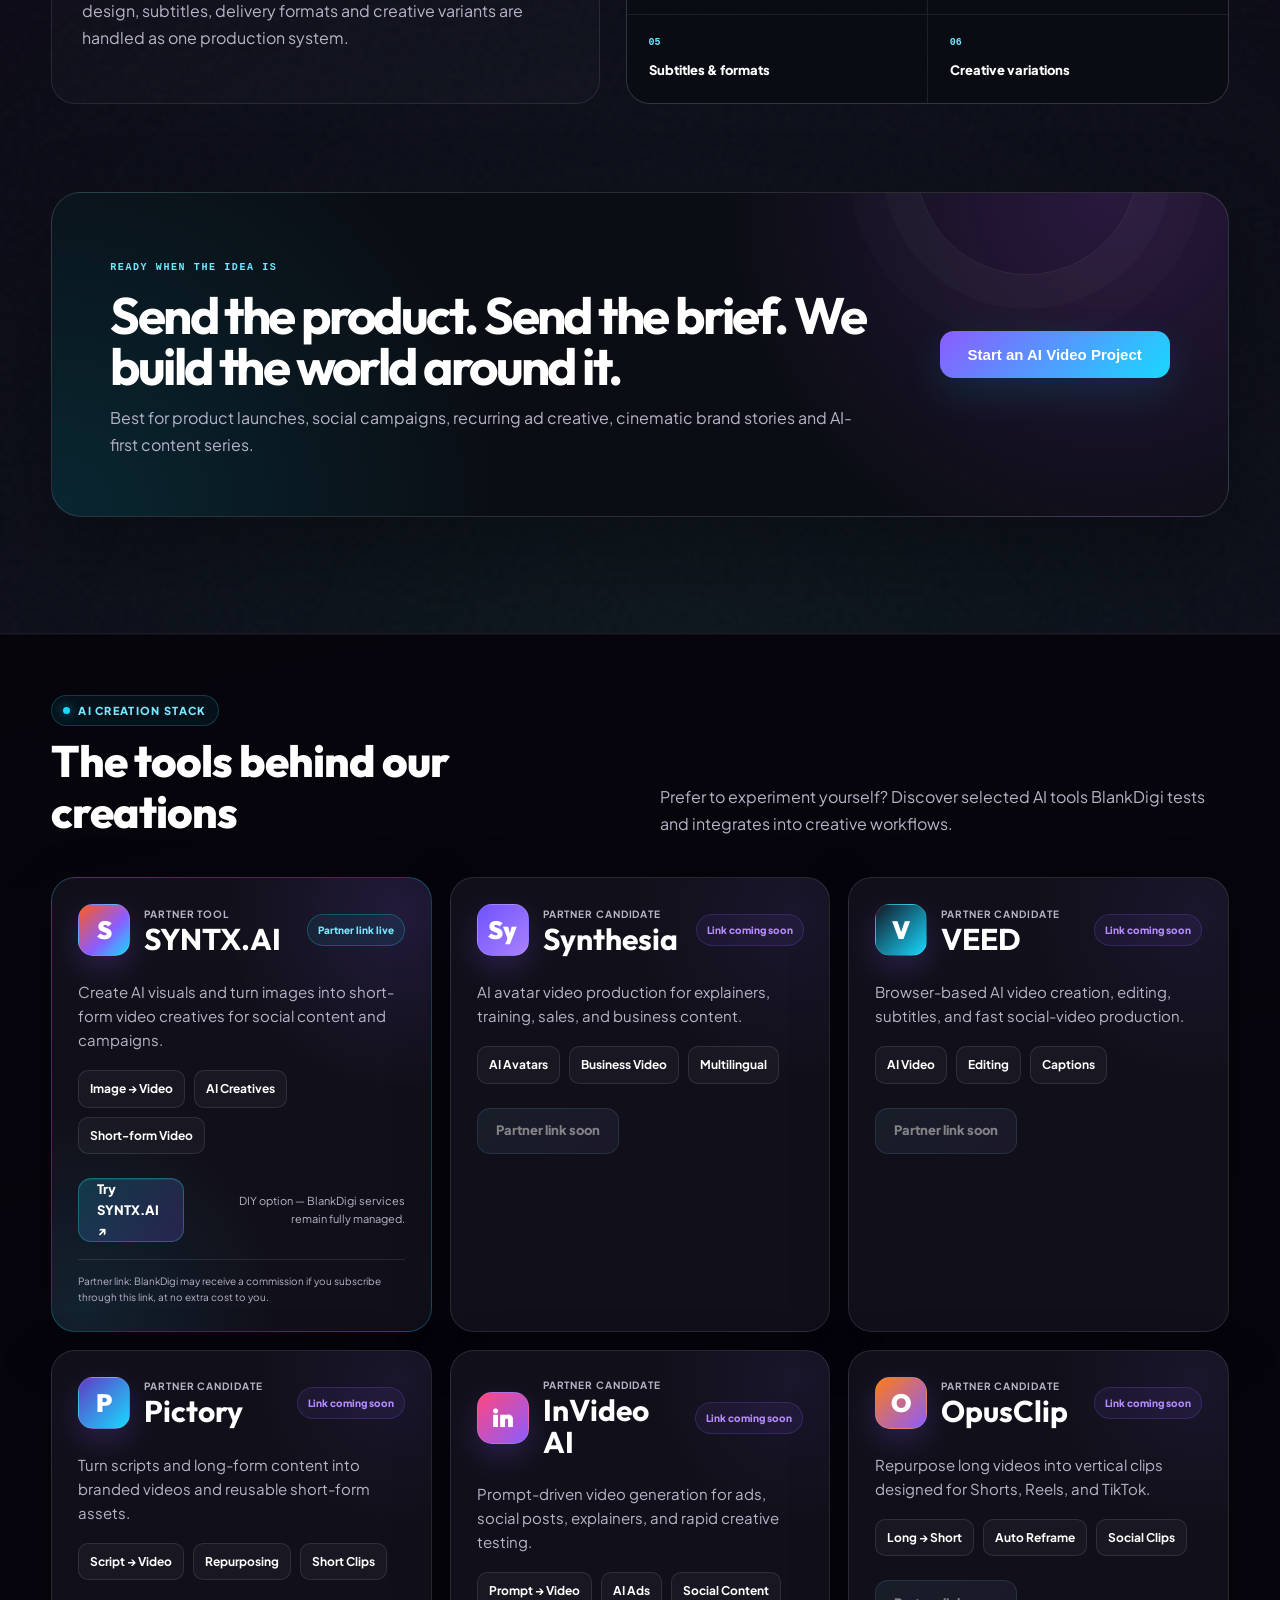
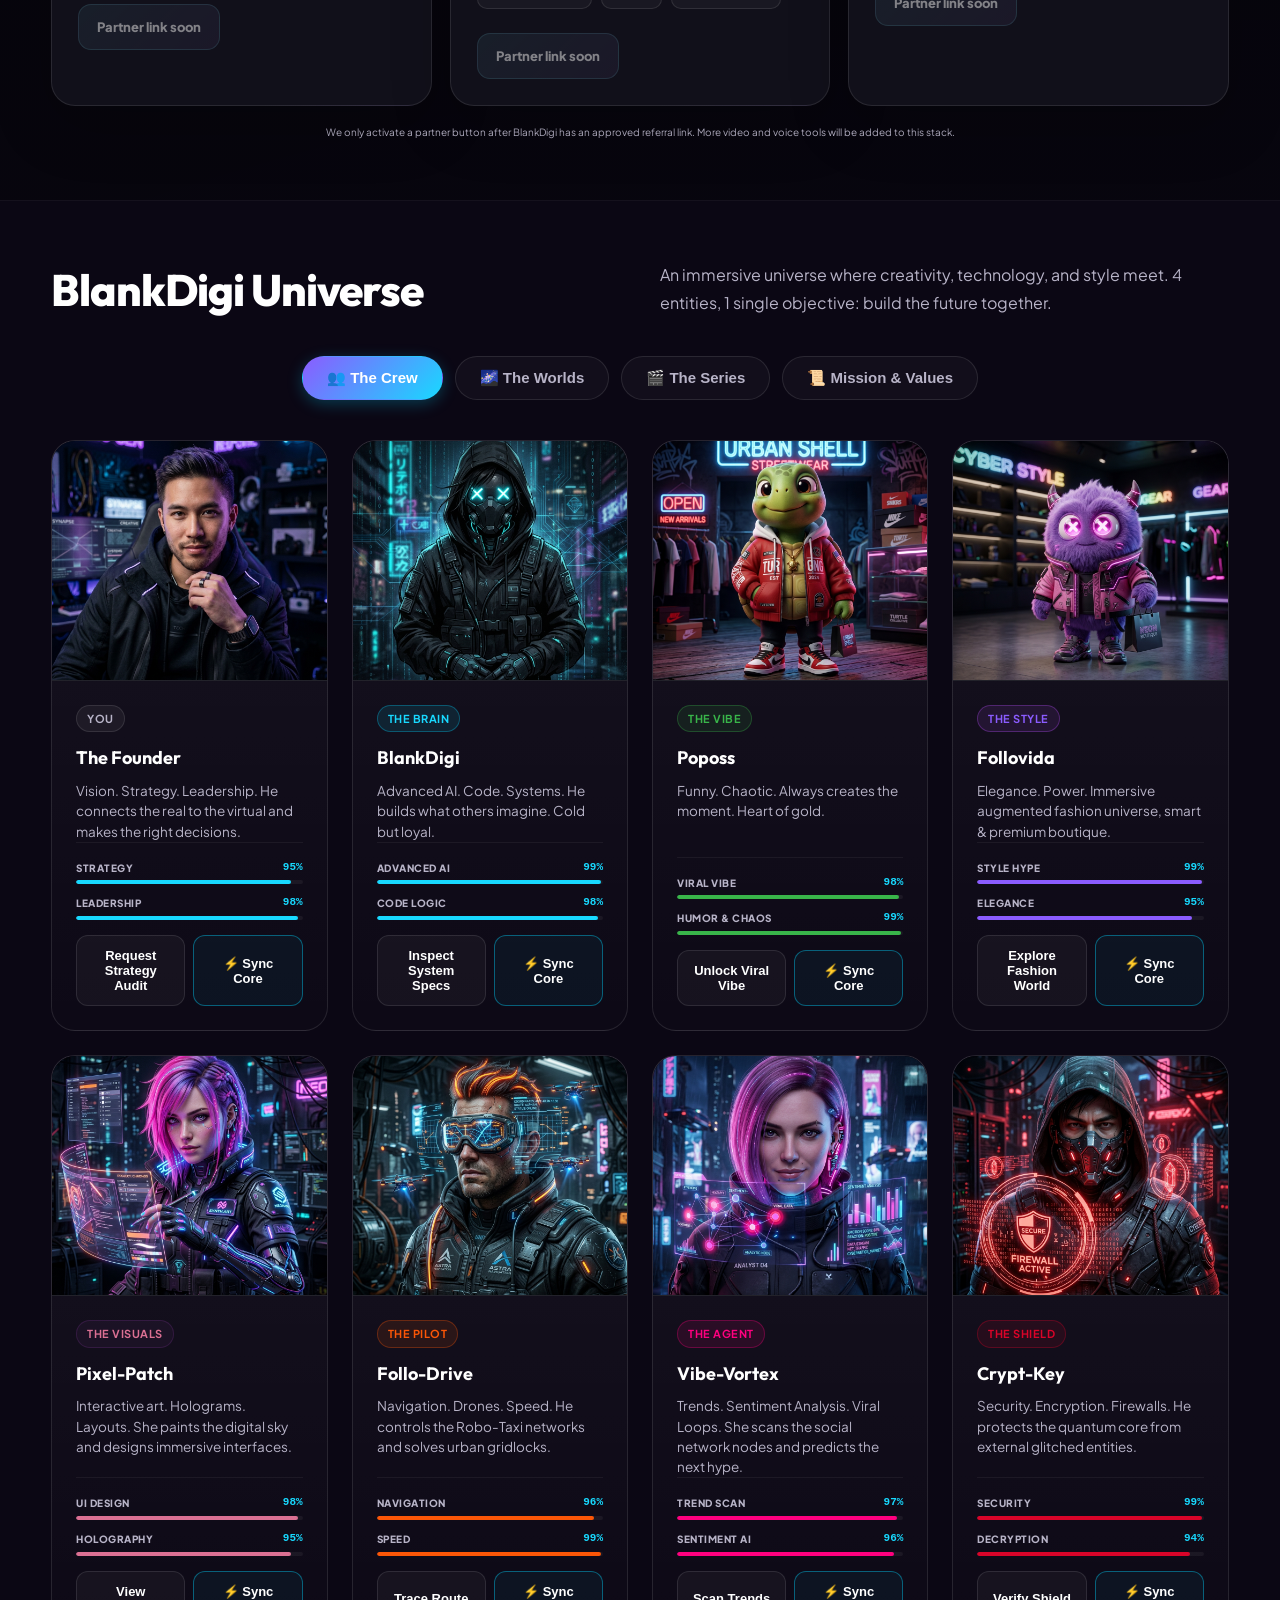
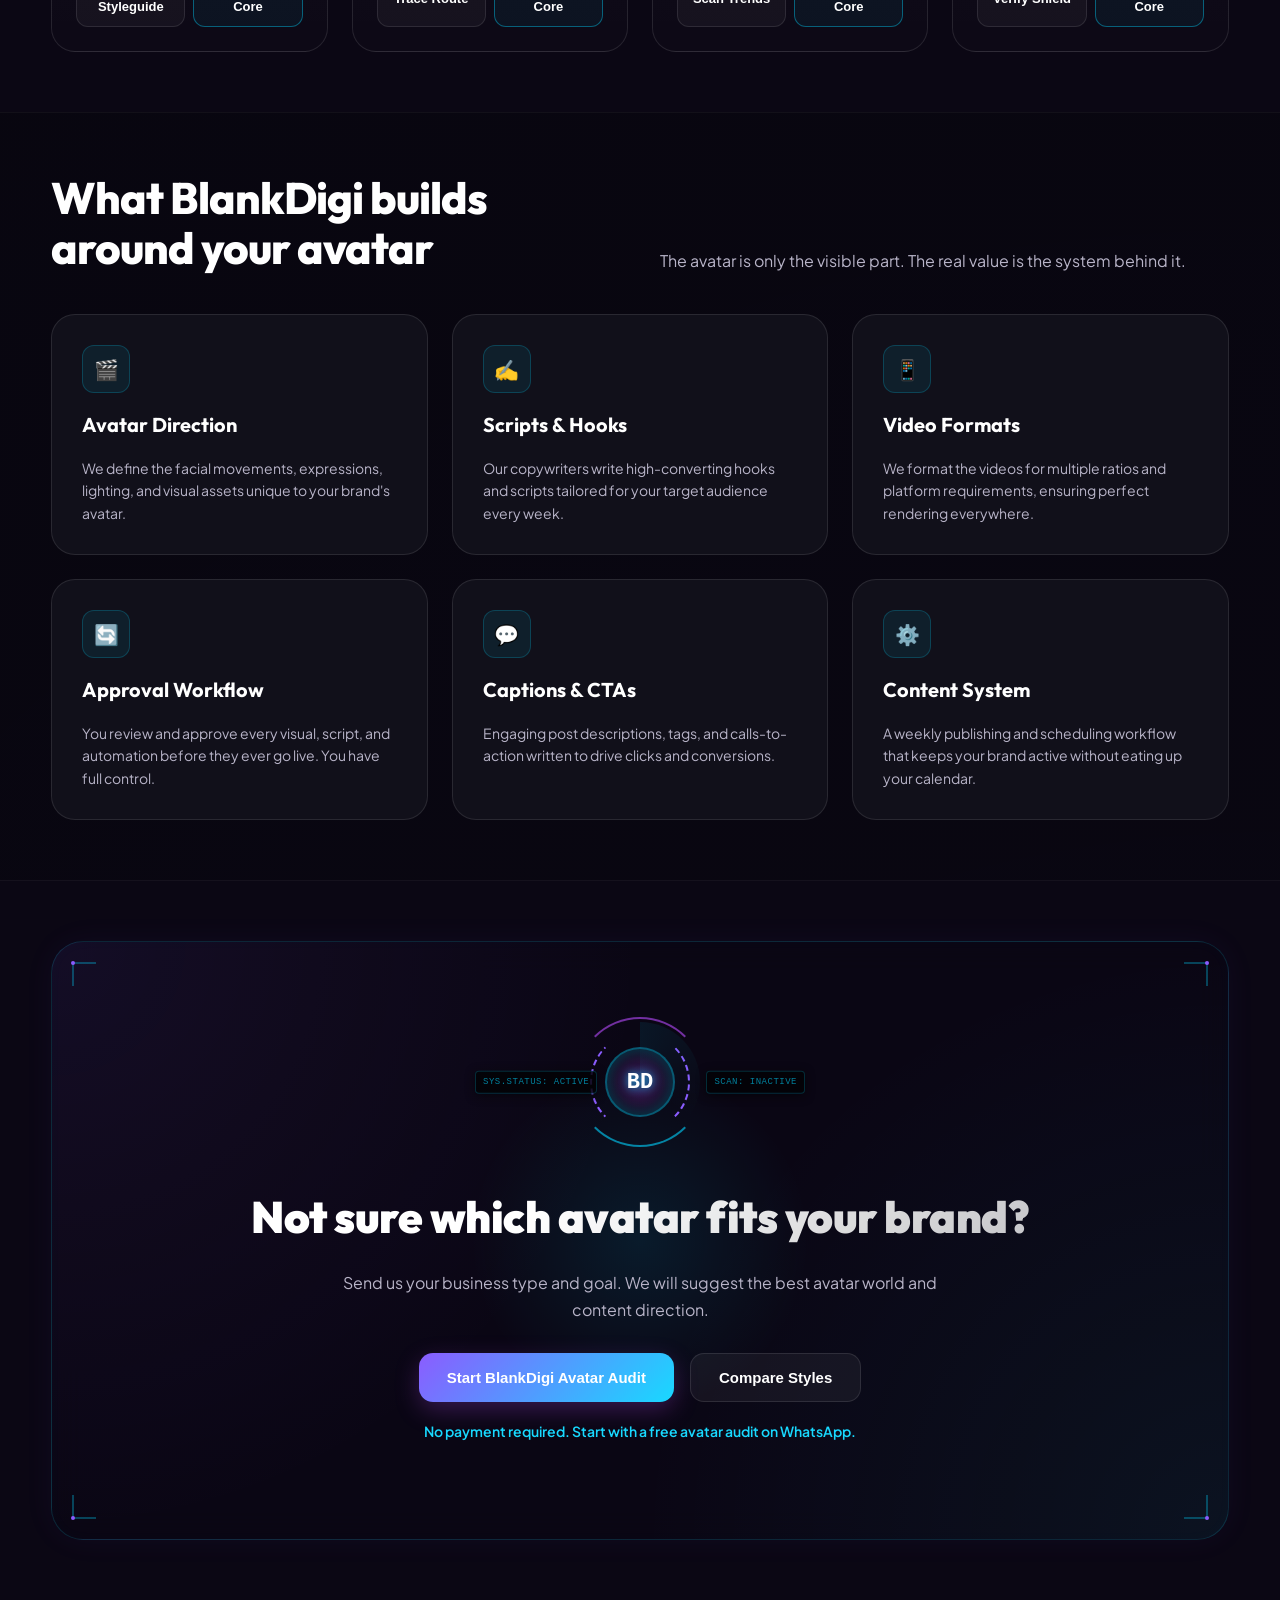
==== commit 995481a4: "Load premium header polish on Avatar Studio" ====
--- a/ai-content-avatar/index.html
+++ b/ai-content-avatar/index.html
@@ -1208,5 +1208,6 @@
   <!-- Scripts -->
   <script src="avatar-worlds.js"></script>
   <script src="ai-video-offer.js"></script>
+  <script src="header-polish.js"></script>
 </body>
 </html>
